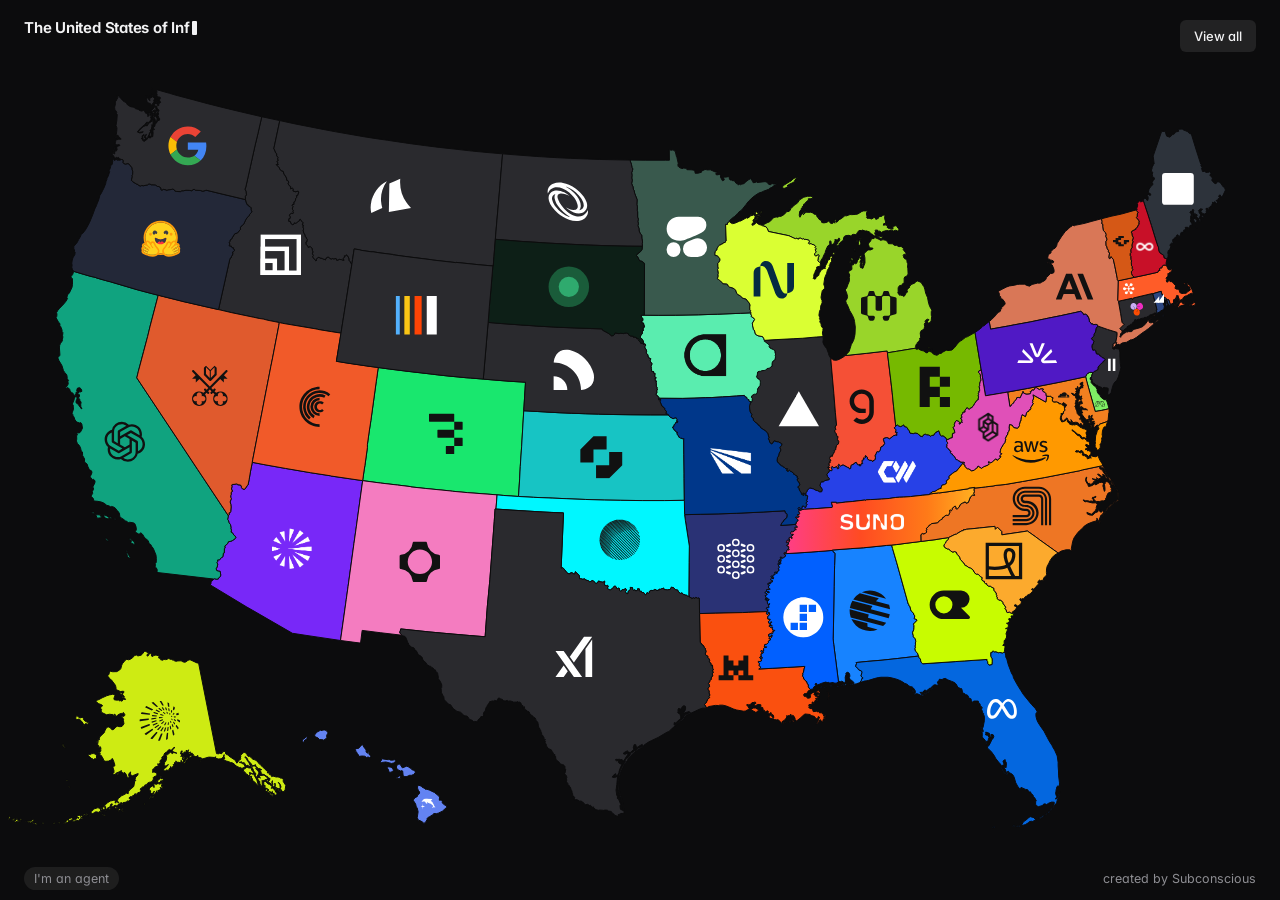
==== index.html @ 99cc82bf "Add an "I'm an agent" link to agents.md with every match Co-Authored-By: Claude Opus 5.5 <noreply@an" ====
<!doctype html>
<html lang="en" data-theme="dark">
<head>
  <meta charset="utf-8">
  <meta name="viewport" content="width=device-width, initial-scale=1, viewport-fit=cover">
  <title>The United States of Inference: 50 AI inference providers, mapped</title>
  <meta name="description" content="There are so many inference providers. How do you tell them apart? A map that gives each of 50 AI inference providers the US state it is most like (not where it is based), with what makes each one different.">
  <link rel="canonical" href="https://subconscious-systems.github.io/united-states-of-inference/">
  <meta name="theme-color" content="#0c0c0d">
  <meta name="color-scheme" content="dark light">
  <meta name="author" content="Subconscious">
  <meta name="robots" content="index, follow, max-image-preview:large">

  <!-- sharing -->
  <meta property="og:type" content="website">
  <meta property="og:site_name" content="The United States of Inference">
  <meta property="og:title" content="The United States of Inference">
  <meta property="og:description" content="50 AI inference providers, one US state each. Click a state to see who got it, why, and what sets them apart.">
  <meta property="og:url" content="https://subconscious-systems.github.io/united-states-of-inference/">
  <meta property="og:image" content="https://subconscious-systems.github.io/united-states-of-inference/og.png">
  <meta property="og:image:width" content="1200">
  <meta property="og:image:height" content="630">
  <meta property="og:image:alt" content="A map of the United States where each state is filled with an AI inference provider's brand color and logo.">
  <meta property="og:locale" content="en_US">
  <meta name="twitter:card" content="summary_large_image">
  <meta name="twitter:title" content="The United States of Inference">
  <meta name="twitter:description" content="50 AI inference providers, one US state each. Click a state to see who got it, why, and what sets them apart.">
  <meta name="twitter:image" content="https://subconscious-systems.github.io/united-states-of-inference/og.png">
  <meta name="twitter:image:alt" content="A map of the United States where each state is filled with an AI inference provider's brand color and logo.">

  <link rel="icon" href="favicon.svg" type="image/svg+xml">
  <link rel="apple-touch-icon" href="apple-touch-icon.png">
  <link rel="alternate" type="text/plain" href="llms.txt" title="LLM-readable summary">
  <link rel="alternate" type="text/markdown" href="agents.md" title="All matches as Markdown, for agents">
  <link rel="sitemap" type="application/xml" href="sitemap.xml">

  <!-- jsonld:start -->
  <script type="application/ld+json">{"@context":"https://schema.org","@graph":[{"@type":"WebSite","@id":"https://subconscious-systems.github.io/united-states-of-inference/#website","url":"https://subconscious-systems.github.io/united-states-of-inference/","name":"The United States of Inference","description":"There are so many inference providers. How do you tell them apart? A map that gives each of 50 AI inference providers the US state it is most like (not where it is based), with what makes each one different.","inLanguage":"en","publisher":{"@id":"https://subconscious.dev/#org"}},{"@type":"Organization","@id":"https://subconscious.dev/#org","name":"Subconscious","url":"https://subconscious.dev"},{"@type":"ItemList","@id":"https://subconscious-systems.github.io/united-states-of-inference/#providers","name":"AI inference providers by US state","numberOfItems":50,"itemListElement":[{"@type":"ListItem","position":1,"url":"https://subconscious-systems.github.io/united-states-of-inference/#alabama","item":{"@type":"Organization","name":"Moonshot AI","url":"https://www.moonshot.ai","description":"Beijing lab behind Kimi and the open-weight Kimi K models. Kimi K3 is an open-weight ~2.8T-param MoE, among the largest open models you can download. 1M-token context, aimed at long documents and agent work. Kimi models are a common pick for agentic coding on other hosts too","areaServed":"Alabama"},"name":"Alabama: Moonshot AI","description":"Huntsville engineers designed the Saturn V that carried Americans to the moon, which makes Rocket City the obvious home for a lab named after the trip."},{"@type":"ListItem","position":2,"url":"https://subconscious-systems.github.io/united-states-of-inference/#alaska","item":{"@type":"Organization","name":"Crusoe","url":"https://www.crusoe.ai","description":"Vertically integrated AI cloud, from energy to managed inference. Owns the whole stack: power generation, data centers, GPUs and the inference API. Builds next to stranded and renewable energy, including the 1.2 GW Abilene Stargate campus. Managed Inference sits on capacity it controls end to end, not rented GPUs","areaServed":"Alaska"},"name":"Alaska: Crusoe","description":"Alaska is oil rigs and off-grid cabins at the end of the road, and Crusoe got its start running GPUs on gas that oil wells used to burn off."},{"@type":"ListItem","position":3,"url":"https://subconscious-systems.github.io/united-states-of-inference/#arizona","item":{"@type":"Organization","name":"General Compute","url":"https://www.generalcompute.com","description":"Inference cloud running on ASICs instead of GPUs. Serves models on SambaNova ASICs instead of GPUs. Pitches speed and cost that come from the chip, not from GPU tuning","areaServed":"Arizona"},"name":"Arizona: General Compute","description":"The desert once known for cactus now builds chip fabs, and General Compute runs inference on custom ASICs with no GPU in sight."},{"@type":"ListItem","position":4,"url":"https://subconscious-systems.github.io/united-states-of-inference/#arkansas","item":{"@type":"Organization","name":"DeepInfra","url":"https://deepinfra.com","description":"Low-cost serverless API for open-source models. Among the lowest per-token prices for popular open models. Huge catalog: text, embeddings, image and speech models behind one OpenAI-compatible API. Simple pay-as-you-go, no commitments","areaServed":"Arkansas"},"name":"Arkansas: DeepInfra","description":"Walmart started in Arkansas on the promise of everyday low prices, and DeepInfra brings that energy to open models with a giant catalog and no minimums."},{"@type":"ListItem","position":5,"url":"https://subconscious-systems.github.io/united-states-of-inference/#california","item":{"@type":"Organization","name":"OpenAI","url":"https://openai.com","description":"Frontier lab behind the GPT models, ChatGPT and the OpenAI API. Serves its own frontier models: GPT, reasoning models, image, audio and realtime voice. The OpenAI API format is the one most other providers copy. The only first-party home for the newest GPT models","areaServed":"California"},"name":"California: OpenAI","description":"Most of what feels normal today got tried in California first. ChatGPT is how most of the world met AI."},{"@type":"ListItem","position":6,"url":"https://subconscious-systems.github.io/united-states-of-inference/#colorado","item":{"@type":"Organization","name":"Baseten","url":"https://www.baseten.co","description":"Inference platform for serving open-source and custom models. Built for production: dedicated deployments of your own or open models with autoscaling. Truss packaging and its own inference stack tuned per model. Runs across multiple clouds so capacity follows demand","areaServed":"Colorado"},"name":"Colorado: Baseten","description":"Every fourteener climb starts at base camp, and so does a lot of AI headed for production."},{"@type":"ListItem","position":7,"url":"https://subconscious-systems.github.io/united-states-of-inference/#connecticut","item":{"@type":"Organization","name":"Together AI","url":"https://www.together.ai","description":"AI native cloud for open-model inference, fine-tuning and GPUs. Research-driven: home of FlashAttention, with Tri Dao as chief scientist. Serverless, dedicated, fine-tuning and raw GPU clusters in one place. A broad catalog of open models, often added on release day","areaServed":"Connecticut"},"name":"Connecticut: Together AI","description":"Hartford got rich getting everyone to pool their risk. Together started out as a decentralized cloud pooling GPUs."},{"@type":"ListItem","position":8,"url":"https://subconscious-systems.github.io/united-states-of-inference/#delaware","item":{"@type":"Organization","name":"Modal","url":"https://modal.com","description":"Serverless GPU cloud for running AI inference and sandboxes. Run arbitrary Python on GPUs, not just a fixed model menu. Containers cold-start in seconds and scale to zero. Sandboxes for running agent-generated code are a big part of the business","areaServed":"Delaware"},"name":"Delaware: Modal","description":"Over a million companies call Delaware home without ever setting foot there. Modal runs your code on GPUs without you ever setting foot on a server."},{"@type":"ListItem","position":9,"url":"https://subconscious-systems.github.io/united-states-of-inference/#florida","item":{"@type":"Organization","name":"Meta","url":"https://www.meta.com","description":"Meta Superintelligence Labs serving Muse models; maker of Llama. Made the Llama family, which kicked off the open-weight model wave. Now serves Muse models from Meta Superintelligence Labs via the Meta Model API. Muse Spark Open is an 816B-param open-weight MoE (42B active)","areaServed":"Florida"},"name":"Florida: Meta","description":"Nobody can predict Florida Man or Meta: Llama one year, Muse the next, a retired API in between. Your grandma probably thinks Muse is cute."},{"@type":"ListItem","position":10,"url":"https://subconscious-systems.github.io/united-states-of-inference/#georgia","item":{"@type":"Organization","name":"OpenRouter","url":"https://openrouter.ai","description":"Unified API routing requests across hundreds of LLMs. One API and one bill for hundreds of models from dozens of providers. Routes each request to a provider by price, speed or uptime, with automatic fallback. Its public usage rankings are a de facto leaderboard for what developers actually use","areaServed":"Georgia"},"name":"Georgia: OpenRouter","description":"Atlanta’s Hartsfield-Jackson is the busiest airport in the country, and OpenRouter is where the AI industry changes planes."},{"@type":"ListItem","position":11,"url":"https://subconscious-systems.github.io/united-states-of-inference/#hawaii","item":{"@type":"Organization","name":"Dolphin","url":"https://dphn.ai","description":"Uncensored Dolphin models served on a network of distributed consumer GPUs. Serves the uncensored Dolphin models. Runs on a decentralized network of idle consumer GPUs instead of data centers","areaServed":"Hawaii"},"name":"Hawaii: Dolphin","description":"Hawaii’s spinner dolphins swim wherever they want. Dolphin’s models say whatever they want, running on home GPUs scattered across a network."},{"@type":"ListItem","position":12,"url":"https://subconscious-systems.github.io/united-states-of-inference/#idaho","item":{"@type":"Organization","name":"OpenScale","url":"https://openscale.so","description":"Cheap, fast API for DeepSeek V4.1 Flash and GLM open models. Narrow menu, low prices: DeepSeek V4.1 Flash and GLM models. DeepSeek V4.1 Flash at $0.06/M input on promo, at 200+ tok/s. Speaks both the OpenAI and Anthropic API formats","areaServed":"Idaho"},"name":"Idaho: OpenScale","description":"Idaho grows cheap potatoes by the ton. OpenScale serves cheap tokens by the million."},{"@type":"ListItem","position":13,"url":"https://subconscious-systems.github.io/united-states-of-inference/#illinois","item":{"@type":"Organization","name":"Vercel AI Gateway","url":"https://vercel.com/ai-gateway","description":"Vercel's single API gateway to hundreds of AI models. A gateway, not a host: one key for hundreds of models across providers. No markup on tokens, even with your own keys. Built into the Vercel AI SDK, with automatic failover between providers","areaServed":"Illinois"},"name":"Illinois: Vercel AI Gateway","description":"Every trip across America seems to connect through O’Hare. Every model call can connect through Vercel."},{"@type":"ListItem","position":14,"url":"https://subconscious-systems.github.io/united-states-of-inference/#indiana","item":{"@type":"Organization","name":"Groq","url":"https://groq.com","description":"Inference neocloud built on LPU and NVIDIA hardware. Runs models on its own LPU chips, built for low-latency token generation. Known for very high tokens per second on open models. Licensed its tech to Nvidia in a ~$20B deal and runs 13 data centers","areaServed":"Indiana"},"name":"Indiana: Groq","description":"Built for tight, predictable latency, Groq belongs at the Indy 500, where the winning car holds its line for 500 miles."},{"@type":"ListItem","position":15,"url":"https://subconscious-systems.github.io/united-states-of-inference/#iowa","item":{"@type":"Organization","name":"Wafer","url":"https://www.wafer.ai","description":"Fast inference for open models. Offers a flat-rate plan (Wafer Pass) as well as per-token pricing. Fast open-model inference on NVIDIA B300s","areaServed":"Iowa"},"name":"Iowa: Wafer","description":"Iowa farmers brag about bushels per acre, and Wafer brags about tokens per second on the same weights everyone else runs."},{"@type":"ListItem","position":16,"url":"https://subconscious-systems.github.io/united-states-of-inference/#kansas","item":{"@type":"Organization","name":"Inception","url":"https://www.inceptionlabs.ai","description":"Diffusion LLMs (Mercury) generating tokens in parallel. Diffusion LLMs: Mercury writes many tokens in parallel instead of one at a time. That makes it several times faster than same-size autoregressive models. Mercury was the first commercial diffusion LLM","areaServed":"Kansas"},"name":"Kansas: Inception","description":"A Kansas tornado turns a whole farm into noise in seconds. Mercury runs it in reverse: noise in, a whole answer out."},{"@type":"ListItem","position":17,"url":"https://subconscious-systems.github.io/united-states-of-inference/#kentucky","item":{"@type":"Organization","name":"CoreWeave","url":"https://www.coreweave.com","description":"AI cloud built on NVIDIA GPU clusters, with open-model serving through W&B Inference. The GPU cloud the big labs rent: huge NVIDIA clusters built for AI. Serves open models through W&B Inference, from the Weights & Biases acquisition. Training, tracking and inference in one place","areaServed":"Kentucky"},"name":"Kentucky: CoreWeave","description":"Fort Knox guards the nation’s gold reserve, and CoreWeave guards the GPU reserve the biggest AI labs rent from."},{"@type":"ListItem","position":18,"url":"https://subconscious-systems.github.io/united-states-of-inference/#louisiana","item":{"@type":"Organization","name":"Mistral","url":"https://mistral.ai","description":"Paris lab building open-weight models and sovereign AI infrastructure. Europe's leading lab, with open weights under Apache 2.0. Mistral Large 3 is a 675B-param open MoE. Sells sovereign deployments for governments and companies that need data to stay local","areaServed":"Louisiana"},"name":"Louisiana: Mistral","description":"Louisiana still speaks a little French, and so does Europe’s frontier lab."},{"@type":"ListItem","position":19,"url":"https://subconscious-systems.github.io/united-states-of-inference/#maine","item":{"@type":"Organization","name":"Thinking Machines","url":"https://thinkingmachines.ai","description":"Mira Murati’s research lab; Tinker API for fine-tuning and serving open models. Fine-tune open models with Tinker, then run inference on them in the same place. You write the training loop, Tinker handles the distributed GPUs. Research lab from former OpenAI CTO Mira Murati","areaServed":"Maine"},"name":"Maine: Thinking Machines","description":"Mainers fix their own boats, plows and roofs. Thinking Machines built Tinker so you can fix up your own model without touching a GPU."},{"@type":"ListItem","position":20,"url":"https://subconscious-systems.github.io/united-states-of-inference/#maryland","item":{"@type":"Organization","name":"Cloudflare Workers AI","url":"https://www.cloudflare.com/developer-platform/products/workers-ai/","description":"Serverless GPU inference on Cloudflare's global edge network. Inference runs on GPUs spread across 180+ cities, close to users. Called from Workers, so the model sits next to your app logic. Pairs with Cloudflare's AI Gateway and Vectorize for caching and retrieval","areaServed":"Maryland"},"name":"Maryland: Cloudflare Workers AI","description":"The NSA lives in Maryland. So does the company that sits in front of a big chunk of the internet."},{"@type":"ListItem","position":21,"url":"https://subconscious-systems.github.io/united-states-of-inference/#massachusetts","item":{"@type":"Organization","name":"Subconscious","url":"https://www.subconscious.dev","description":"Inference for long-running agents with 200k+ token sessions. Excellent for coding and cybersecurity tasks. Marathon versions of GLM-5.3 and DeepSeek V4.1 tuned for long agent runs","areaServed":"Massachusetts"},"name":"Massachusetts: Subconscious","description":"Home of the oldest modern marathon, the Boston Marathon. Subconscious builds Marathon models that keep agents going for hours."},{"@type":"ListItem","position":22,"url":"https://subconscious-systems.github.io/united-states-of-inference/#michigan","item":{"@type":"Organization","name":"Morph","url":"https://morphllm.com","description":"Fast Apply code-edit models and inference for coding agents. Specialized models for coding agents, not general chat. Fast Apply merges LLM code edits at 4,500+ tok/s. Also offers WarpGrep code search and Compact context tools","areaServed":"Michigan"},"name":"Michigan: Morph","description":"Michigan gave the world the moving assembly line, where each specialist does one job at blistering speed, and Morph applies that idea to code edits."},{"@type":"ListItem","position":23,"url":"https://subconscious-systems.github.io/united-states-of-inference/#minnesota","item":{"@type":"Organization","name":"Cohere","url":"https://cohere.com","description":"Enterprise and sovereign AI models (Command) and the North platform. Enterprise-first: models built for retrieval, tool use and business data. Deploys privately in your cloud or on-prem, including sovereign setups. Its Embed and Rerank models are widely used in search pipelines","areaServed":"Minnesota"},"name":"Minnesota: Cohere","description":"Minnesota is where Target, 3M and General Mills keep their headquarters, a polite drive from Canada. Cohere is the Toronto lab that builds AI for companies exactly like them."},{"@type":"ListItem","position":24,"url":"https://subconscious-systems.github.io/united-states-of-inference/#mississippi","item":{"@type":"Organization","name":"StepFun","url":"https://stepfun.ai","description":"Shanghai lab building the Step family of foundation models. Step models from a Shanghai lab, strong on multimodal and reasoning. Served through the StepFun Open Platform","areaServed":"Mississippi"},"name":"Mississippi: StepFun","description":"The Ole Miss Rebels love picking fights with bigger SEC programs. StepFun is a startup picking fights with China’s tech giants."},{"@type":"ListItem","position":25,"url":"https://subconscious-systems.github.io/united-states-of-inference/#missouri","item":{"@type":"Organization","name":"Infron","url":"https://infron.ai","description":"Unified API gateway to hundreds of AI models. Provider routing picks which host serves each request. Passes through provider pricing with no markup, and supports your own keys","areaServed":"Missouri"},"name":"Missouri: Infron","description":"St. Louis has the Gateway to the West. Infron is a gateway to 400+ models."},{"@type":"ListItem","position":26,"url":"https://subconscious-systems.github.io/united-states-of-inference/#montana","item":{"@type":"Organization","name":"Armada","url":"https://www.armada.ai","description":"Containerized edge data centers for AI where data is generated. Inference at the edge: containerized data centers shipped to where data is created. Built for remote sites like energy fields, defense and mining with little or no connectivity","areaServed":"Montana"},"name":"Montana: Armada","description":"Montana has ranches a hundred miles from the nearest data center. Armada ships the data center to the ranch."},{"@type":"ListItem","position":27,"url":"https://subconscious-systems.github.io/united-states-of-inference/#nebraska","item":{"@type":"Organization","name":"Parasail","url":"https://www.parasail.io","description":"Pay-per-token inference cloud for open models. Owns no GPUs: rents across providers and passes on the savings. Pay-per-token open models plus dedicated deployments. Founded by Groq and Mythic veterans","areaServed":"Nebraska"},"name":"Nebraska: Parasail","description":"Warren Buffett got rich in Omaha buying what everyone else overlooked, and Parasail turns overlooked GPU capacity into cheap batch inference."},{"@type":"ListItem","position":28,"url":"https://subconscious-systems.github.io/united-states-of-inference/#nevada","item":{"@type":"Organization","name":"Venice","url":"https://venice.ai","description":"Private, uncensored AI platform on open-source models. Privacy-first: no stored conversations. Uncensored open models for text, images and video. Stake the VVV token to get API access instead of paying per token","areaServed":"Nevada"},"name":"Nevada: Venice","description":"What happens in Vegas stays in Vegas, and Venice runs uncensored models without keeping your conversations."},{"@type":"ListItem","position":29,"url":"https://subconscious-systems.github.io/united-states-of-inference/#new-hampshire","item":{"@type":"Organization","name":"Refuseless","url":"https://refuseless.com","description":"API for uncensored, abliterated open models. Abliterated open models with refusals removed. Drop-in OpenAI-compatible API, supported in LiteLLM","areaServed":"New Hampshire"},"name":"New Hampshire: Refuseless","description":"New Hampshire stamps Live Free or Die on every license plate, and Refuseless builds models that follow the motto."},{"@type":"ListItem","position":30,"url":"https://subconscious-systems.github.io/united-states-of-inference/#new-jersey","item":{"@type":"Organization","name":"ElevenLabs","url":"https://elevenlabs.io","description":"Voice AI: text-to-speech, speech-to-text and voice agents. Voice, not text: lifelike text-to-speech, speech-to-text and voice agents. 17,500+ voices in 90+ languages, plus voice cloning. A top choice for realtime voice agents","areaServed":"New Jersey"},"name":"New Jersey: ElevenLabs","description":"Edison recorded the first human voice in Menlo Park. ElevenLabs can now fake yours."},{"@type":"ListItem","position":31,"url":"https://subconscious-systems.github.io/united-states-of-inference/#new-mexico","item":{"@type":"Organization","name":"fal","url":"https://fal.ai","description":"Inference platform for generative media: image, video and audio models. Generative media only: images, video, audio and 3D. 1,000+ media models, often available the day they launch. Its own inference engine tuned for diffusion models","areaServed":"New Mexico"},"name":"New Mexico: fal","description":"Santa Fe is one of the biggest art markets in the country and Albuquerque keeps film crews busy, a fitting home for fal and its thousand-plus generative media models."},{"@type":"ListItem","position":32,"url":"https://subconscious-systems.github.io/united-states-of-inference/#new-york","item":{"@type":"Organization","name":"Anthropic","url":"https://www.anthropic.com","description":"AI safety lab building the Claude model family. Serves the Claude models: Opus, Sonnet and Haiku. Known for coding and agentic work; Claude Code runs on it. Also available through Amazon Bedrock and Google Vertex AI","areaServed":"New York"},"name":"New York: Anthropic","description":"Midtown is where the biggest enterprise deals get signed. These days, a lot of them say Claude."},{"@type":"ListItem","position":33,"url":"https://subconscious-systems.github.io/united-states-of-inference/#north-carolina","item":{"@type":"Organization","name":"SambaNova","url":"https://sambanova.ai","description":"Fast inference on custom RDU chips. Runs models on its own RDU dataflow chips, not GPUs. Fits very large models like full DeepSeek on few machines. Fast open-model inference through SambaNova Cloud","areaServed":"North Carolina"},"name":"North Carolina: SambaNova","description":"NASCAR country loves heavy machines moving at absurd speed, and SambaNova pushes giant open models fast on its own dataflow chips."},{"@type":"ListItem","position":34,"url":"https://subconscious-systems.github.io/united-states-of-inference/#north-dakota","item":{"@type":"Organization","name":"Boundless","url":"https://boundless.network","description":"Reserved, tuned inference capacity for open models. Reserved, tuned capacity for open models rather than shared serverless. Runs on a ~4,000-GPU distributed network repurposed from zero-knowledge proving","areaServed":"North Dakota"},"name":"North Dakota: Boundless","description":"The prairie runs to the horizon in every direction, and Boundless tunes reserved capacity so you never hit the edge."},{"@type":"ListItem","position":35,"url":"https://subconscious-systems.github.io/united-states-of-inference/#ohio","item":{"@type":"Organization","name":"RunInfra","url":"https://runinfra.ai","description":"Agent that benchmarks and deploys open-model inference stacks. An agent picks the stack: it benchmarks engines and configs, then deploys the winner. OpenAI- and Anthropic-compatible APIs with simple $1 credits","areaServed":"Ohio"},"name":"Ohio: RunInfra","description":"The Wright brothers tested about 200 wing shapes in a homemade wind tunnel in Dayton before they flew. RunInfra’s agent tests serving setups the same way before it deploys yours."},{"@type":"ListItem","position":36,"url":"https://subconscious-systems.github.io/united-states-of-inference/#oklahoma","item":{"@type":"Organization","name":"Particle.AI","url":"https://particle.ai","description":"Low-cost inference for open-weight models with 1M-token context. Particle-1, post-trained from DeepSeek V4.1 Flash, with 1M-token context. Cheap: $0.25/M input and $1.00/M output","areaServed":"Oklahoma"},"name":"Oklahoma: Particle.AI","description":"Oklahoma City invented the shopping cart so you could haul more for less effort. Particle hauls a million tokens for a quarter."},{"@type":"ListItem","position":37,"url":"https://subconscious-systems.github.io/united-states-of-inference/#oregon","item":{"@type":"Organization","name":"Hugging Face","url":"https://huggingface.co","description":"Open-source model hub with routed inference providers. Home of open models: the Hub hosts nearly every open-weight release. Inference Providers routes one API to many partner hosts. Pick a model on the Hub and run it there in a click","areaServed":"Oregon"},"name":"Oregon: Hugging Face","description":"Portland’s motto is Keep Portland Weird, and Hugging Face is the open-source town square where AI’s weirdest projects live."},{"@type":"ListItem","position":38,"url":"https://subconscious-systems.github.io/united-states-of-inference/#pennsylvania","item":{"@type":"Organization","name":"Fireworks AI","url":"https://fireworks.ai","description":"Inference and fine-tuning platform for open models. Built by the team behind PyTorch at Meta. Its own serving engine for fast open-model inference. Fine-tune, then serve the result on the same platform","areaServed":"Pennsylvania"},"name":"Pennsylvania: Fireworks AI","description":"Philadelphia lit up the first Fourth of July with fireworks in 1777. They’ve been the main event ever since."},{"@type":"ListItem","position":39,"url":"https://subconscious-systems.github.io/united-states-of-inference/#rhode-island","item":{"@type":"Organization","name":"Sail Research","url":"https://www.sailresearch.com","description":"Open-model API with completion windows that trade latency for lower prices. Completion windows: wait longer, pay less. Built for batch and latency-tolerant work like evals and data pipelines","areaServed":"Rhode Island"},"name":"Rhode Island: Sail Research","description":"Newport is America’s sailing capital, and Sail lets you pick a completion window and pay up to 85% less for waiting on the wind."},{"@type":"ListItem","position":40,"url":"https://subconscious-systems.github.io/united-states-of-inference/#south-carolina","item":{"@type":"Organization","name":"Relace","url":"https://relace.ai","description":"Open-model inference and apply models for coding agents. Models made for coding agents: apply, embeddings and reranking. Turns an LLM's edit into a merged file quickly and reliably","areaServed":"South Carolina"},"name":"South Carolina: Relace","description":"South Carolina’s beaches exist for relaxing, and Relace keeps inference cheap enough that you can."},{"@type":"ListItem","position":41,"url":"https://subconscious-systems.github.io/united-states-of-inference/#south-dakota","item":{"@type":"Organization","name":"Luminal","url":"https://luminal.com","description":"ML compiler that turns models into optimized native GPU and ASIC code. A compiler, not just a host: turns models into optimized native GPU and ASIC code. Open source, written in Rust (Apache 2.0)","areaServed":"South Dakota"},"name":"South Dakota: Luminal","description":"Mount Rushmore carved four presidents straight into granite, and Luminal compiles models straight into native GPU code."},{"@type":"ListItem","position":42,"url":"https://subconscious-systems.github.io/united-states-of-inference/#tennessee","item":{"@type":"Organization","name":"Suno","url":"https://suno.com","description":"AI music generation from text prompts. Music, not text: full songs with vocals from a prompt. The best-known AI music generator","areaServed":"Tennessee"},"name":"Tennessee: Suno","description":"Nashville has a songwriter on every barstool. Suno has one in every browser tab."},{"@type":"ListItem","position":43,"url":"https://subconscious-systems.github.io/united-states-of-inference/#texas","item":{"@type":"Organization","name":"xAI","url":"https://x.ai","description":"AI lab behind the Grok models, now part of SpaceX. Serves the Grok models, with live data from X. Trains on Colossus in Memphis, one of the largest GPU clusters. Part of SpaceX since February 2026","areaServed":"Texas"},"name":"Texas: xAI","description":"Everything is bigger in Texas, opinions included, and xAI is the lab that does things its own way and dares you to object."},{"@type":"ListItem","position":44,"url":"https://subconscious-systems.github.io/united-states-of-inference/#utah","item":{"@type":"Organization","name":"Cerebras","url":"https://www.cerebras.ai","description":"Wafer-scale chips powering very fast inference. Wafer-scale chips: one processor the size of a whole wafer. Among the fastest tokens per second for open models. Keeps model weights in on-chip memory, avoiding the GPU memory bottleneck","areaServed":"Utah"},"name":"Utah: Cerebras","description":"Land speed records get set on the Bonneville Salt Flats, and Cerebras posts the fastest published output speed of any public host."},{"@type":"ListItem","position":45,"url":"https://subconscious-systems.github.io/united-states-of-inference/#vermont","item":{"@type":"Organization","name":"GMI Cloud","url":"https://www.gmicloud.ai","description":"GPU cloud offering serverless inference and dedicated clusters. Owns GPU infrastructure in the US and Asia-Pacific, a rare mix. Same provider for serverless inference and reserved clusters","areaServed":"Vermont"},"name":"Vermont: GMI Cloud","description":"Vermonters grow their own food and fix their own trucks. GMI Cloud owns the GPUs it runs on."},{"@type":"ListItem","position":46,"url":"https://subconscious-systems.github.io/united-states-of-inference/#virginia","item":{"@type":"Organization","name":"Amazon Bedrock","url":"https://aws.amazon.com/bedrock/","description":"AWS managed service for foundation models and agents. Models from many labs inside your AWS account and its security rules. Claude, Llama, Mistral and Amazon Nova behind one AWS API. Adds Guardrails, Knowledge Bases and AgentCore for enterprise apps","areaServed":"Virginia"},"name":"Virginia: Amazon Bedrock","description":"Virginia is for lovers. It’s also for defense contractors and US-East-1. Amazon Bedrock embodies this great state."},{"@type":"ListItem","position":47,"url":"https://subconscious-systems.github.io/united-states-of-inference/#washington","item":{"@type":"Organization","name":"Google","url":"https://ai.google.dev","description":"Google's Gemini API and Vertex AI model serving. Runs on its own TPUs, not NVIDIA GPUs. Serves Gemini and the open Gemma models. Long context, plus native image, audio and video input","areaServed":"Washington"},"name":"Washington: Google","description":"Seattle grows tech giants the way it grows moss. Google wrote the Transformer paper that every model on this map is built on."},{"@type":"ListItem","position":48,"url":"https://subconscious-systems.github.io/united-states-of-inference/#west-virginia","item":{"@type":"Organization","name":"TypeSafe AI","url":"https://typesafe.ai","description":"Decision models for software that report calibrated confidence. Decision models that report calibrated confidence, not just answers. Built for software that needs to know when to trust a model's call","areaServed":"West Virginia"},"name":"West Virginia: TypeSafe AI","description":"Jevons noticed that making coal cheaper to burn only made the world burn more of it, and West Virginia dug plenty. TypeSafe named its first model Jev, making the same bet on decisions."},{"@type":"ListItem","position":49,"url":"https://subconscious-systems.github.io/united-states-of-inference/#wisconsin","item":{"@type":"Organization","name":"Nebius","url":"https://nebius.com","description":"Full-stack AI cloud with GPU clusters and Token Factory inference. Designs its own servers and runs its own data centers in Europe and the US. Listed on Nasdaq (NBIS) after spinning out of Yandex. Serve open models or your own fine-tunes on dedicated capacity","areaServed":"Wisconsin"},"name":"Wisconsin: Nebius","description":"Wisconsin was built by European immigrants who showed up and got to work, and Nebius is the Amsterdam neocloud doing the same in American AI."},{"@type":"ListItem","position":50,"url":"https://subconscious-systems.github.io/united-states-of-inference/#wyoming","item":{"@type":"Organization","name":"Inference.net","url":"https://inference.net","description":"Inference infrastructure and custom model training for AI-native teams. Cheap batch inference on spare GPU capacity. Trains custom models for AI-native teams, then serves them. Started as Kuzco, a distributed GPU network","areaServed":"Wyoming"},"name":"Wyoming: Inference.net","description":"With the smallest population in the country, Wyoming has room to spare, and Inference.net runs batch jobs on spare GPU capacity."}]}]}</script>
  <!-- jsonld:end -->
  <link rel="preconnect" href="https://fonts.googleapis.com">
  <link rel="preconnect" href="https://fonts.gstatic.com" crossorigin>
  <link href="https://fonts.googleapis.com/css2?family=Inter:wght@400;500;600&display=swap" rel="stylesheet">
  <link rel="stylesheet" href="styles.css?v=29">
</head>
<body>
  <header class="top">
    <div class="heading">
    <div class="brand">
      <h1 id="title" aria-label="The United States of Inference">The United States of Inference</h1>
      <button class="info" id="info" aria-label="About this map" aria-describedby="about">
        <svg viewBox="0 0 16 16" width="14" height="14" aria-hidden="true"><circle cx="8" cy="8" r="6.6" fill="none" stroke="currentColor" stroke-width="1.3"/><path d="M8 7.2v4" stroke="currentColor" stroke-width="1.4" stroke-linecap="round"/><circle cx="8" cy="4.9" r="0.85" fill="currentColor"/></svg>
      </button>
      <p class="about" id="about" role="tooltip">There’s so many inference providers, how do you tell the difference? The United States of Inference maps inference providers to states based on each of their unique qualities (vibes).</p>
    </div>
    <p class="subtitle" id="subtitle">The state each provider is most like, not (necessarily) where it’s based.</p>
    </div>
    <button class="pill" id="view-all" aria-expanded="false" aria-controls="all">View all</button>
  </header>

  <main class="stage" id="stage">
    <!-- phones: zoom into the small northeastern states -->
    <div class="zoom-ctl" role="group" aria-label="Map view">
      <button class="zoom-btn" data-zoom="all" aria-pressed="true">All states</button>
      <button class="zoom-btn" data-zoom="northeast" aria-pressed="false">Northeast</button>
    </div>
    <div class="map" id="map">
      <div class="zoom" id="zoom">
      <svg id="svg" viewBox="0 0 975 610" role="group" aria-label="Map of the United States">
        <defs>
          <!-- Suno's brand gradient -->
          <linearGradient id="g-suno" x1="0" y1="0" x2="1" y2="0">
            <stop offset="0" stop-color="#FF3D8A"/>
            <stop offset="0.4" stop-color="#FF4B22"/>
            <stop offset="0.75" stop-color="#FF7A18"/>
            <stop offset="1" stop-color="#FFB020"/>
          </linearGradient>
        </defs>
        <g id="states"></g>
        <!-- dims every state but the selected one (CSS filters on SVG shapes aren't supported everywhere) -->
        <rect id="dim" x="-200" y="-100" width="1375" height="810" aria-hidden="true"/>
        <g id="lift" aria-hidden="true"></g>
      </svg>
      <div class="logos" id="logos" aria-hidden="true"></div>
      </div>
    </div>
  </main>

  <div class="tip" id="tip" role="tooltip" aria-hidden="true"></div>

  <aside class="panel" id="panel" aria-live="polite" aria-hidden="true">
    <div class="grip" id="grip"></div>
    <div class="step" role="group" aria-label="Browse states">
      <button class="step-btn" id="prev" aria-label="Previous state">
        <svg viewBox="0 0 16 16" width="14" height="14" aria-hidden="true"><path d="M10 3.5L5.5 8l4.5 4.5" fill="none" stroke="currentColor" stroke-width="1.5" stroke-linecap="round" stroke-linejoin="round"/></svg>
      </button>
      <button class="step-btn" id="next" aria-label="Next state">
        <svg viewBox="0 0 16 16" width="14" height="14" aria-hidden="true"><path d="M6 3.5L10.5 8 6 12.5" fill="none" stroke="currentColor" stroke-width="1.5" stroke-linecap="round" stroke-linejoin="round"/></svg>
      </button>
    </div>
    <button class="close" id="close" aria-label="Close">
      <svg viewBox="0 0 16 16" width="14" height="14" aria-hidden="true"><path d="M4 4l8 8M12 4l-8 8" stroke="currentColor" stroke-width="1.5" stroke-linecap="round"/></svg>
    </button>
    <div class="panel-inner" id="panel-inner"></div>
  </aside>

  <div class="all" id="all" aria-hidden="true">
    <div class="all-backdrop" id="all-backdrop"></div>
    <section class="all-sheet" role="dialog" aria-modal="true" aria-label="All states">
      <button class="close" id="all-close" aria-label="Close">
        <svg viewBox="0 0 16 16" width="14" height="14" aria-hidden="true"><path d="M4 4l8 8M12 4l-8 8" stroke="currentColor" stroke-width="1.5" stroke-linecap="round"/></svg>
      </button>
      <h2 class="sr-only">All states</h2>
      <ul class="all-list" id="all-list">
        <!-- prerender:start -->
        <li class="row"><a href="#alabama"><strong>Alabama</strong> → Moonshot AI</a>: Huntsville engineers designed the Saturn V that carried Americans to the moon, which makes Rocket City the obvious home for a lab named after the trip. Beijing lab behind Kimi and the open-weight Kimi K models.</li>
        <li class="row"><a href="#alaska"><strong>Alaska</strong> → Crusoe</a>: Alaska is oil rigs and off-grid cabins at the end of the road, and Crusoe got its start running GPUs on gas that oil wells used to burn off. Vertically integrated AI cloud, from energy to managed inference.</li>
        <li class="row"><a href="#arizona"><strong>Arizona</strong> → General Compute</a>: The desert once known for cactus now builds chip fabs, and General Compute runs inference on custom ASICs with no GPU in sight. Inference cloud running on ASICs instead of GPUs.</li>
        <li class="row"><a href="#arkansas"><strong>Arkansas</strong> → DeepInfra</a>: Walmart started in Arkansas on the promise of everyday low prices, and DeepInfra brings that energy to open models with a giant catalog and no minimums. Low-cost serverless API for open-source models.</li>
        <li class="row"><a href="#california"><strong>California</strong> → OpenAI</a>: Most of what feels normal today got tried in California first. ChatGPT is how most of the world met AI. Frontier lab behind the GPT models, ChatGPT and the OpenAI API.</li>
        <li class="row"><a href="#colorado"><strong>Colorado</strong> → Baseten</a>: Every fourteener climb starts at base camp, and so does a lot of AI headed for production. Inference platform for serving open-source and custom models.</li>
        <li class="row"><a href="#connecticut"><strong>Connecticut</strong> → Together AI</a>: Hartford got rich getting everyone to pool their risk. Together started out as a decentralized cloud pooling GPUs. AI native cloud for open-model inference, fine-tuning and GPUs.</li>
        <li class="row"><a href="#delaware"><strong>Delaware</strong> → Modal</a>: Over a million companies call Delaware home without ever setting foot there. Modal runs your code on GPUs without you ever setting foot on a server. Serverless GPU cloud for running AI inference and sandboxes.</li>
        <li class="row"><a href="#florida"><strong>Florida</strong> → Meta</a>: Nobody can predict Florida Man or Meta: Llama one year, Muse the next, a retired API in between. Your grandma probably thinks Muse is cute. Meta Superintelligence Labs serving Muse models; maker of Llama.</li>
        <li class="row"><a href="#georgia"><strong>Georgia</strong> → OpenRouter</a>: Atlanta’s Hartsfield-Jackson is the busiest airport in the country, and OpenRouter is where the AI industry changes planes. Unified API routing requests across hundreds of LLMs.</li>
        <li class="row"><a href="#hawaii"><strong>Hawaii</strong> → Dolphin</a>: Hawaii’s spinner dolphins swim wherever they want. Dolphin’s models say whatever they want, running on home GPUs scattered across a network. Uncensored Dolphin models served on a network of distributed consumer GPUs.</li>
        <li class="row"><a href="#idaho"><strong>Idaho</strong> → OpenScale</a>: Idaho grows cheap potatoes by the ton. OpenScale serves cheap tokens by the million. Cheap, fast API for DeepSeek V4.1 Flash and GLM open models.</li>
        <li class="row"><a href="#illinois"><strong>Illinois</strong> → Vercel AI Gateway</a>: Every trip across America seems to connect through O’Hare. Every model call can connect through Vercel. Vercel's single API gateway to hundreds of AI models.</li>
        <li class="row"><a href="#indiana"><strong>Indiana</strong> → Groq</a>: Built for tight, predictable latency, Groq belongs at the Indy 500, where the winning car holds its line for 500 miles. Inference neocloud built on LPU and NVIDIA hardware.</li>
        <li class="row"><a href="#iowa"><strong>Iowa</strong> → Wafer</a>: Iowa farmers brag about bushels per acre, and Wafer brags about tokens per second on the same weights everyone else runs. Fast inference for open models.</li>
        <li class="row"><a href="#kansas"><strong>Kansas</strong> → Inception</a>: A Kansas tornado turns a whole farm into noise in seconds. Mercury runs it in reverse: noise in, a whole answer out. Diffusion LLMs (Mercury) generating tokens in parallel.</li>
        <li class="row"><a href="#kentucky"><strong>Kentucky</strong> → CoreWeave</a>: Fort Knox guards the nation’s gold reserve, and CoreWeave guards the GPU reserve the biggest AI labs rent from. AI cloud built on NVIDIA GPU clusters, with open-model serving through W&amp;B Inference.</li>
        <li class="row"><a href="#louisiana"><strong>Louisiana</strong> → Mistral</a>: Louisiana still speaks a little French, and so does Europe’s frontier lab. Paris lab building open-weight models and sovereign AI infrastructure.</li>
        <li class="row"><a href="#maine"><strong>Maine</strong> → Thinking Machines</a>: Mainers fix their own boats, plows and roofs. Thinking Machines built Tinker so you can fix up your own model without touching a GPU. Mira Murati’s research lab; Tinker API for fine-tuning and serving open models.</li>
        <li class="row"><a href="#maryland"><strong>Maryland</strong> → Cloudflare Workers AI</a>: The NSA lives in Maryland. So does the company that sits in front of a big chunk of the internet. Serverless GPU inference on Cloudflare's global edge network.</li>
        <li class="row"><a href="#massachusetts"><strong>Massachusetts</strong> → Subconscious</a>: Home of the oldest modern marathon, the Boston Marathon. Subconscious builds Marathon models that keep agents going for hours. Inference for long-running agents with 200k+ token sessions.</li>
        <li class="row"><a href="#michigan"><strong>Michigan</strong> → Morph</a>: Michigan gave the world the moving assembly line, where each specialist does one job at blistering speed, and Morph applies that idea to code edits. Fast Apply code-edit models and inference for coding agents.</li>
        <li class="row"><a href="#minnesota"><strong>Minnesota</strong> → Cohere</a>: Minnesota is where Target, 3M and General Mills keep their headquarters, a polite drive from Canada. Cohere is the Toronto lab that builds AI for companies exactly like them. Enterprise and sovereign AI models (Command) and the North platform.</li>
        <li class="row"><a href="#mississippi"><strong>Mississippi</strong> → StepFun</a>: The Ole Miss Rebels love picking fights with bigger SEC programs. StepFun is a startup picking fights with China’s tech giants. Shanghai lab building the Step family of foundation models.</li>
        <li class="row"><a href="#missouri"><strong>Missouri</strong> → Infron</a>: St. Louis has the Gateway to the West. Infron is a gateway to 400+ models. Unified API gateway to hundreds of AI models.</li>
        <li class="row"><a href="#montana"><strong>Montana</strong> → Armada</a>: Montana has ranches a hundred miles from the nearest data center. Armada ships the data center to the ranch. Containerized edge data centers for AI where data is generated.</li>
        <li class="row"><a href="#nebraska"><strong>Nebraska</strong> → Parasail</a>: Warren Buffett got rich in Omaha buying what everyone else overlooked, and Parasail turns overlooked GPU capacity into cheap batch inference. Pay-per-token inference cloud for open models.</li>
        <li class="row"><a href="#nevada"><strong>Nevada</strong> → Venice</a>: What happens in Vegas stays in Vegas, and Venice runs uncensored models without keeping your conversations. Private, uncensored AI platform on open-source models.</li>
        <li class="row"><a href="#new-hampshire"><strong>New Hampshire</strong> → Refuseless</a>: New Hampshire stamps Live Free or Die on every license plate, and Refuseless builds models that follow the motto. API for uncensored, abliterated open models.</li>
        <li class="row"><a href="#new-jersey"><strong>New Jersey</strong> → ElevenLabs</a>: Edison recorded the first human voice in Menlo Park. ElevenLabs can now fake yours. Voice AI: text-to-speech, speech-to-text and voice agents.</li>
        <li class="row"><a href="#new-mexico"><strong>New Mexico</strong> → fal</a>: Santa Fe is one of the biggest art markets in the country and Albuquerque keeps film crews busy, a fitting home for fal and its thousand-plus generative media models. Inference platform for generative media: image, video and audio models.</li>
        <li class="row"><a href="#new-york"><strong>New York</strong> → Anthropic</a>: Midtown is where the biggest enterprise deals get signed. These days, a lot of them say Claude. AI safety lab building the Claude model family.</li>
        <li class="row"><a href="#north-carolina"><strong>North Carolina</strong> → SambaNova</a>: NASCAR country loves heavy machines moving at absurd speed, and SambaNova pushes giant open models fast on its own dataflow chips. Fast inference on custom RDU chips.</li>
        <li class="row"><a href="#north-dakota"><strong>North Dakota</strong> → Boundless</a>: The prairie runs to the horizon in every direction, and Boundless tunes reserved capacity so you never hit the edge. Reserved, tuned inference capacity for open models.</li>
        <li class="row"><a href="#ohio"><strong>Ohio</strong> → RunInfra</a>: The Wright brothers tested about 200 wing shapes in a homemade wind tunnel in Dayton before they flew. RunInfra’s agent tests serving setups the same way before it deploys yours. Agent that benchmarks and deploys open-model inference stacks.</li>
        <li class="row"><a href="#oklahoma"><strong>Oklahoma</strong> → Particle.AI</a>: Oklahoma City invented the shopping cart so you could haul more for less effort. Particle hauls a million tokens for a quarter. Low-cost inference for open-weight models with 1M-token context.</li>
        <li class="row"><a href="#oregon"><strong>Oregon</strong> → Hugging Face</a>: Portland’s motto is Keep Portland Weird, and Hugging Face is the open-source town square where AI’s weirdest projects live. Open-source model hub with routed inference providers.</li>
        <li class="row"><a href="#pennsylvania"><strong>Pennsylvania</strong> → Fireworks AI</a>: Philadelphia lit up the first Fourth of July with fireworks in 1777. They’ve been the main event ever since. Inference and fine-tuning platform for open models.</li>
        <li class="row"><a href="#rhode-island"><strong>Rhode Island</strong> → Sail Research</a>: Newport is America’s sailing capital, and Sail lets you pick a completion window and pay up to 85% less for waiting on the wind. Open-model API with completion windows that trade latency for lower prices.</li>
        <li class="row"><a href="#south-carolina"><strong>South Carolina</strong> → Relace</a>: South Carolina’s beaches exist for relaxing, and Relace keeps inference cheap enough that you can. Open-model inference and apply models for coding agents.</li>
        <li class="row"><a href="#south-dakota"><strong>South Dakota</strong> → Luminal</a>: Mount Rushmore carved four presidents straight into granite, and Luminal compiles models straight into native GPU code. ML compiler that turns models into optimized native GPU and ASIC code.</li>
        <li class="row"><a href="#tennessee"><strong>Tennessee</strong> → Suno</a>: Nashville has a songwriter on every barstool. Suno has one in every browser tab. AI music generation from text prompts.</li>
        <li class="row"><a href="#texas"><strong>Texas</strong> → xAI</a>: Everything is bigger in Texas, opinions included, and xAI is the lab that does things its own way and dares you to object. AI lab behind the Grok models, now part of SpaceX.</li>
        <li class="row"><a href="#utah"><strong>Utah</strong> → Cerebras</a>: Land speed records get set on the Bonneville Salt Flats, and Cerebras posts the fastest published output speed of any public host. Wafer-scale chips powering very fast inference.</li>
        <li class="row"><a href="#vermont"><strong>Vermont</strong> → GMI Cloud</a>: Vermonters grow their own food and fix their own trucks. GMI Cloud owns the GPUs it runs on. GPU cloud offering serverless inference and dedicated clusters.</li>
        <li class="row"><a href="#virginia"><strong>Virginia</strong> → Amazon Bedrock</a>: Virginia is for lovers. It’s also for defense contractors and US-East-1. Amazon Bedrock embodies this great state. AWS managed service for foundation models and agents.</li>
        <li class="row"><a href="#washington"><strong>Washington</strong> → Google</a>: Seattle grows tech giants the way it grows moss. Google wrote the Transformer paper that every model on this map is built on. Google's Gemini API and Vertex AI model serving.</li>
        <li class="row"><a href="#west-virginia"><strong>West Virginia</strong> → TypeSafe AI</a>: Jevons noticed that making coal cheaper to burn only made the world burn more of it, and West Virginia dug plenty. TypeSafe named its first model Jev, making the same bet on decisions. Decision models for software that report calibrated confidence.</li>
        <li class="row"><a href="#wisconsin"><strong>Wisconsin</strong> → Nebius</a>: Wisconsin was built by European immigrants who showed up and got to work, and Nebius is the Amsterdam neocloud doing the same in American AI. Full-stack AI cloud with GPU clusters and Token Factory inference.</li>
        <li class="row"><a href="#wyoming"><strong>Wyoming</strong> → Inference.net</a>: With the smallest population in the country, Wyoming has room to spare, and Inference.net runs batch jobs on spare GPU capacity. Inference infrastructure and custom model training for AI-native teams.</li>
        <!-- prerender:end -->
      </ul>
    </section>
  </div>

  <div class="search" id="search" aria-hidden="true">
    <div class="search-backdrop" id="search-backdrop"></div>
    <div class="search-box" role="dialog" aria-modal="true" aria-label="Search inference providers">
      <div class="search-field">
        <svg viewBox="0 0 16 16" width="15" height="15" aria-hidden="true"><circle cx="7" cy="7" r="4.6" fill="none" stroke="currentColor" stroke-width="1.5"/><path d="M10.4 10.4L14 14" stroke="currentColor" stroke-width="1.5" stroke-linecap="round"/></svg>
        <input id="search-input" type="text" placeholder="Search inference providers" autocomplete="off" spellcheck="false"
          role="combobox" aria-controls="search-results" aria-expanded="true" aria-autocomplete="list">
        <kbd>esc</kbd>
      </div>
      <ul class="search-results" id="search-results" role="listbox" aria-label="Providers"></ul>
    </div>
  </div>

  <a class="agent-link" href="agents.md" title="All 50 matches as Markdown">I'm an agent</a>
  <a class="credit" href="https://subconscious.dev" target="_blank" rel="noopener">created by Subconscious</a>

  <script type="module" src="app.js?v=29"></script>
</body>
</html>
---- styles.css ----
:root {
  --bg: #f7f7f5;
  --fg: #111113;
  --muted: #6e6e73;
  --line: rgba(0, 0, 0, 0.08);
  --card: #ffffff;
  --shadow: 0 1px 2px rgba(0, 0, 0, 0.04), 0 8px 24px rgba(0, 0, 0, 0.08), 0 24px 64px rgba(0, 0, 0, 0.06);
  --ease-out: cubic-bezier(0.23, 1, 0.32, 1);
  --ease-in-out: cubic-bezier(0.77, 0, 0.175, 1);
  --ease-drawer: cubic-bezier(0.32, 0.72, 0, 1);
  --panel-w: 360px;
  --gutter: 24px;
  color-scheme: light;
}

@media (prefers-color-scheme: dark) {
  :root:not([data-theme="light"]) {
    --bg: #0c0c0d;
    --fg: #f2f2f3;
    --muted: #8e8e93;
    --line: rgba(255, 255, 255, 0.09);
    --card: #18181a;
    --shadow: 0 1px 2px rgba(0, 0, 0, 0.4), 0 12px 40px rgba(0, 0, 0, 0.5);
    color-scheme: dark;
  }
}
:root[data-theme="dark"] {
  --bg: #0c0c0d;
  --fg: #f2f2f3;
  --muted: #8e8e93;
  --line: rgba(255, 255, 255, 0.09);
  --card: #18181a;
  --shadow: 0 1px 2px rgba(0, 0, 0, 0.4), 0 12px 40px rgba(0, 0, 0, 0.5);
  color-scheme: dark;
}

* { box-sizing: border-box; }

html, body {
  margin: 0;
  height: 100%;
  background: var(--bg);
  color: var(--fg);
  font-family: "Inter", system-ui, sans-serif;
  font-feature-settings: "cv11", "ss01";
  -webkit-font-smoothing: antialiased;
  -webkit-tap-highlight-color: transparent;
}

body {
  display: grid;
  grid-template-rows: auto 1fr;
  height: 100dvh;
  overflow: hidden;
}

/* ---------- header ---------- */

.top {
  display: flex;
  align-items: center;
  justify-content: space-between;
  gap: 16px;
  padding: 16px var(--gutter) 0;
}
.brand {
  position: relative;
  display: flex;
  align-items: center;
  gap: 9px;
  min-width: 0;
}
.top h1 {
  margin: 0;
  font-size: 15px;
  font-weight: 650;
  letter-spacing: -0.015em;
}

/* about: a small card under the title, on hover or focus (tap on touch) */
.about {
  position: absolute;
  left: 0;
  top: calc(100% + 10px);
  z-index: 15;
  margin: 0;
  width: min(340px, calc(100vw - 2 * var(--gutter)));
  padding: 10px 12px;
  border-radius: 8px;
  background: var(--card);
  color: var(--fg);
  box-shadow: 0 0 0 1px var(--line), 0 8px 24px rgba(0, 0, 0, 0.25);
  font-size: 13px;
  line-height: 1.5;
  pointer-events: none;
  opacity: 0;
  transform: translateY(-4px) scale(0.97);
  transform-origin: 0 0;
  /* exit fast, no delay */
  transition: opacity 120ms ease, transform 120ms ease;
}
.info:focus-visible + .about,
.about.on {
  opacity: 1;
  transform: none;
  transition: opacity 200ms var(--ease-out), transform 200ms var(--ease-out);
}
@media (hover: hover) and (pointer: fine) {
  .info:hover + .about {
    opacity: 1;
    transform: none;
    /* a short wait so passing over the title doesn't flash the card */
    transition: opacity 200ms var(--ease-out) 300ms, transform 200ms var(--ease-out) 300ms;
  }
}
/* one line under the title: what the map is (and isn't) */
.heading { min-width: 0; }
.subtitle {
  margin: 2px 0 0;
  font-size: 13px;
  color: var(--muted);
}
/* arrives with the info icon, once the title has streamed in */
.subtitle:not(.ready) { opacity: 0; transform: translateY(-2px); }
.subtitle.ready { transition: opacity 400ms var(--ease-out), transform 400ms var(--ease-out); }

/* the info icon after the title */
.info {
  display: grid;
  place-items: center;
  width: 22px;
  height: 22px;
  padding: 0;
  border: 0;
  border-radius: 5px;
  background: none;
  color: var(--muted);
  cursor: pointer;
  transition: color 150ms ease, background-color 150ms ease, transform 120ms var(--ease-out);
}
/* hidden until the title finishes streaming, then fades in */
.info:not(.ready) { opacity: 0; transform: scale(0.85); pointer-events: none; }
.info.ready { transition: opacity 300ms var(--ease-out), transform 300ms var(--ease-out), color 150ms ease, background-color 150ms ease; }
.info.ready:active { transform: scale(0.94); }
.info:focus-visible { outline: 2px solid var(--fg); outline-offset: 1px; }
@media (hover: hover) and (pointer: fine) {
  .info:hover { color: var(--fg); background: var(--line); }
}

/* title streams in token by token */
.tok {
  opacity: 0;
  filter: blur(4px);
  transition: opacity 420ms var(--ease-out), filter 420ms var(--ease-out);
}
.tok.on { opacity: 1; filter: blur(0); }
#title { position: relative; }
.caret {
  position: absolute;
  left: 0;
  top: 0.2em;
  width: 0.32em;
  height: 0.95em;
  margin-left: 0.12em;
  border-radius: 1px;
  background: currentColor;
  animation: caret 900ms steps(1) infinite;
  transition: opacity 400ms ease;
}
.caret.done { animation: none; opacity: 0; }
@keyframes caret { 50% { opacity: 0; } }

.pill {
  flex-shrink: 0;
  white-space: nowrap;
  height: 32px;
  padding: 0 14px;
  border: 0;
  border-radius: 6px;
  background: var(--line);
  color: var(--fg);
  font: inherit;
  font-size: 13px;
  font-weight: 500;
  cursor: pointer;
  transition: background-color 150ms ease, transform 140ms var(--ease-out);
}
@media (hover: hover) and (pointer: fine) {
  .pill:hover { background: color-mix(in srgb, var(--fg) 14%, transparent); }
}
.pill:active { transform: scale(0.97); }
.pill:focus-visible { outline: 2px solid var(--fg); outline-offset: 2px; }

.credit {
  position: fixed;
  right: var(--gutter);
  bottom: calc(14px + env(safe-area-inset-bottom));
  z-index: 5;
  font-size: 12.5px;
  color: var(--muted);
  text-decoration: none;
  transition: color 150ms ease;
}
@media (hover: hover) and (pointer: fine) {
  .credit:hover { color: var(--fg); }
}
.credit:focus-visible { outline: 2px solid var(--fg); outline-offset: 3px; border-radius: 4px; }

.agent-link {
  position: fixed;
  left: var(--gutter);
  bottom: calc(10px + env(safe-area-inset-bottom));
  z-index: 5;
  padding: 4px 10px;
  border-radius: 999px;
  background: color-mix(in srgb, var(--fg) 8%, transparent);
  font-size: 12.5px;
  color: var(--muted);
  text-decoration: none;
  transition: color 150ms ease, background-color 150ms ease, transform 140ms var(--ease-out);
}
@media (hover: hover) and (pointer: fine) {
  .agent-link:hover { color: var(--fg); background: color-mix(in srgb, var(--fg) 14%, transparent); }
}
.agent-link:active { transform: scale(0.97); }
.agent-link:focus-visible { outline: 2px solid var(--fg); outline-offset: 2px; }

/* ---------- map ---------- */

.stage {
  position: relative;
  min-height: 0;
  display: grid;
  place-items: center;
  padding: 12px var(--gutter) 64px; /* about the header’s height, so the map sits centered and the credit has room */
}

.map {
  position: relative;
  /* fit 975×610 inside the stage on both axes */
  width: min(100%, calc((100dvh - 140px) * 975 / 610));
  aspect-ratio: 975 / 610;
  transform-origin: 0 50%;
  transition: transform 320ms var(--ease-in-out);
  will-change: transform;
}

/* holds the map drawing; transformed to zoom into a region on phones */
.zoom {
  position: absolute;
  inset: 0;
  transform-origin: 0 0;
  transition: transform 450ms var(--ease-in-out);
}
.stage.zoomed { overflow: hidden; }
/* borders stay a hairline instead of growing with the zoom (--k is the zoom factor) */
.stage.zoomed .state { stroke-width: calc(1.2 / var(--k, 1)); }
.stage.zoomed #lift path { stroke-width: calc(1.5 / var(--k, 1)); }

.zoom-ctl { display: none; }

.map svg {
  position: absolute;
  inset: 0;
  width: 100%;
  height: 100%;
  overflow: visible;
}

.state {
  fill: var(--fill);
  stroke: var(--bg);
  stroke-width: 1;
  stroke-linejoin: round;
  vector-effect: non-scaling-stroke;
  cursor: pointer;
  outline: none;
  transform-box: fill-box;
  transform-origin: center;
  transition: opacity 200ms ease, filter 200ms ease;
  animation: state-in 520ms var(--ease-out) backwards;
  animation-delay: var(--d, 0ms);
}
@media (prefers-color-scheme: dark) {
  :root:not([data-theme="light"]) .state { fill: var(--fill-dark, var(--fill)); }
}
:root[data-theme="dark"] .state { fill: var(--fill-dark, var(--fill)); }

@keyframes state-in {
  from { opacity: 0; transform: scale(0.94); }
}

@media (hover: hover) and (pointer: fine) {
  .state:hover { filter: brightness(1.08) saturate(1.05); }
}
.state:active { transform: scale(0.98); transition: transform 120ms var(--ease-out); }
.state:focus-visible { stroke: var(--fg); stroke-width: 2; }

/* dim by darkening (not transparency) so fills and logos — white or black — fade by the same amount */
/* dimming: a background-colored layer between the states and the lifted one */
#dim {
  fill: var(--bg);
  opacity: 0;
  pointer-events: none;
  transition: opacity 200ms ease;
}
.map.has-selection #dim { opacity: 0.7; }

/* the selected state gets lifted onto its own layer */
#lift path {
  fill: var(--fill);
  stroke: var(--bg);
  stroke-width: 1.5;
  vector-effect: non-scaling-stroke;
  pointer-events: none;
  transform-box: fill-box;
  transform-origin: center;
  transform: scale(1);
  filter: drop-shadow(0 6px 10px rgba(0, 0, 0, 0.18));
  transition: transform 260ms var(--ease-out), opacity 160ms ease;
}
@media (prefers-color-scheme: dark) {
  :root:not([data-theme="light"]) #lift path { fill: var(--fill-dark, var(--fill)); }
}
:root[data-theme="dark"] #lift path { fill: var(--fill-dark, var(--fill)); }
#lift path.up { transform: scale(var(--lift, 1.06)); }
#lift path.leaving { opacity: 0; transition-duration: 140ms; }

/* ---------- logos ---------- */

.logos {
  position: absolute;
  inset: 0;
  pointer-events: none;
}

.logo {
  position: absolute;
  aspect-ratio: 1;
  translate: -50% -50%;
  transition: opacity 200ms ease, filter 200ms ease, transform 260ms var(--ease-out);
  animation: logo-in 420ms var(--ease-out) backwards;
  animation-delay: calc(var(--d, 0ms) + 140ms);
}
@keyframes logo-in {
  from { opacity: 0; transform: scale(0.85); }
}

.logo .glyph {
  width: 100%;
  height: 100%;
  background-color: var(--ink);
  -webkit-mask: var(--src) center / contain no-repeat;
  mask: var(--src) center / contain no-repeat;
}
.logo img {
  display: block;
  width: 100%;
  height: 100%;
  object-fit: contain;
}
.logo.tile {
  display: grid;
  place-items: center;
  background: #fff;
  border-radius: 24%;
  box-shadow: 0 0 0 0.5px rgba(0, 0, 0, 0.08);
}
.logo.tile img { width: 74%; height: 74%; }

.logo.badge img { border-radius: 22%; }

.logo.hover { transform: scale(1.08); }
.map.has-selection .logo:not(.selected) { filter: brightness(0.3) saturate(0.85); }
.logo.selected { z-index: 1; transform: translate(var(--tx, 0), var(--ty, 0)) scale(var(--lift, 1.06)); }

/* ---------- tooltip ---------- */

.tip {
  position: fixed;
  left: 0;
  top: 0;
  z-index: 20;
  pointer-events: none;
  padding: 5px 9px;
  border-radius: 5px;
  background: var(--fg);
  color: var(--bg);
  font-size: 12.5px;
  font-weight: 500;
  white-space: nowrap;
  opacity: 0;
  scale: 0.97;
  transform-origin: 50% 100%;
  transition: opacity 125ms ease-out, scale 125ms var(--ease-out);
}
.tip.on { opacity: 1; scale: 1; }
.tip.instant { transition-duration: 0ms; }
@media (hover: none) { .tip { display: none; } }

/* ---------- panel ---------- */

.panel {
  position: fixed;
  z-index: 30;
  right: var(--gutter);
  top: 50%;
  width: var(--panel-w);
  max-height: calc(100dvh - 2 * var(--gutter));
  overflow-y: auto;
  overscroll-behavior: contain;
  background: var(--card);
  border-radius: 10px;
  box-shadow: var(--shadow), 0 0 0 0.5px var(--line);
  padding: 22px 22px 24px;
  opacity: 0;
  transform: translate(8px, -50%) scale(0.97);
  transform-origin: 100% 50%;
  pointer-events: none;
  visibility: hidden;
  transition:
    opacity 150ms ease,
    transform 150ms var(--ease-out),
    visibility 0s linear 150ms;
}
.panel.open {
  opacity: 1;
  transform: translate(0, -50%) scale(1);
  pointer-events: auto;
  visibility: visible;
  transition:
    opacity 220ms var(--ease-out),
    transform 280ms var(--ease-out),
    visibility 0s;
}

.grip { display: none; }

.close {
  position: absolute;
  z-index: 2;
  top: 14px;
  right: 14px;
  width: 30px;
  height: 30px;
  display: grid;
  place-items: center;
  border: 0;
  border-radius: 6px;
  background: transparent;
  color: var(--muted);
  cursor: pointer;
  transition: background-color 150ms ease, color 150ms ease, transform 120ms var(--ease-out);
}
@media (hover: hover) and (pointer: fine) {
  .close:hover { background: var(--line); color: var(--fg); }
}
.close:active { transform: scale(0.92); }

/* previous / next state, left of the close button */
.step {
  position: absolute;
  z-index: 2;
  top: 14px;
  right: 46px;
  display: flex;
  gap: 2px;
}
.step-btn {
  width: 30px;
  height: 30px;
  display: grid;
  place-items: center;
  border: 0;
  border-radius: 6px;
  background: transparent;
  color: var(--muted);
  cursor: pointer;
  transition: background-color 150ms ease, color 150ms ease, transform 120ms var(--ease-out);
}
@media (hover: hover) and (pointer: fine) {
  .step-btn:hover { background: var(--line); color: var(--fg); }
}
.step-btn:active { transform: scale(0.92); }
.step-btn:focus-visible { outline: 2px solid var(--fg); outline-offset: 2px; }
.close:focus-visible { outline: 2px solid var(--fg); outline-offset: 2px; }

.panel-inner { will-change: opacity, filter; }

.p-state {
  font-size: 13px;
  color: var(--muted);
  margin: 0 0 14px;
}

.p-head {
  display: flex;
  align-items: center;
  gap: 12px;
  margin-bottom: 16px;
  padding-right: 28px;
}
.p-badge {
  flex: none;
  width: 44px;
  height: 44px;
  border-radius: 7px;
  background: var(--fill);
  display: grid;
  place-items: center;
  box-shadow: inset 0 0 0 0.5px rgba(0, 0, 0, 0.08);
}
.p-badge .glyph {
  width: 24px;
  height: 24px;
  background-color: var(--ink);
  -webkit-mask: var(--src) center / contain no-repeat;
  mask: var(--src) center / contain no-repeat;
}
.p-badge img { width: 26px; height: 26px; object-fit: contain; }
.p-badge.tile img { width: 28px; height: 28px; }
.p-badge.img { background: transparent; box-shadow: none; }
.p-badge.img img { width: 44px; height: 44px; border-radius: 7px; }
.p-name {
  margin: 0;
  font-size: 22px;
  font-weight: 600;
  letter-spacing: -0.02em;
  line-height: 1.15;
}

.p-why {
  margin: 0 0 18px;
  font-size: 15px;
  line-height: 1.5;
  letter-spacing: -0.005em;
  text-wrap: pretty;
}

.p-more {
  border-top: 1px solid var(--line);
  padding-top: 16px;
  font-size: 13.5px;
  line-height: 1.5;
  color: var(--muted);
}
.p-more p { margin: 0 0 10px; color: var(--fg); text-wrap: pretty; }
.p-more ul { margin: 0 0 14px; padding: 0; list-style: none; }
.p-more li { position: relative; padding-left: 14px; margin: 0 0 4px; text-wrap: pretty; }
.p-more li::before {
  content: "";
  position: absolute;
  left: 2px;
  top: 0.62em;
  width: 4px;
  height: 4px;
  border-radius: 50%;
  background: var(--fill-dot, var(--muted));
}

.p-link {
  display: inline-flex;
  align-items: center;
  gap: 6px;
  height: 34px;
  padding: 0 14px;
  border-radius: 6px;
  background: var(--fg);
  color: var(--bg);
  font-size: 13px;
  font-weight: 500;
  text-decoration: none;
  transition: transform 140ms var(--ease-out), opacity 150ms ease;
}
.p-link:active { transform: scale(0.97); }
@media (hover: hover) and (pointer: fine) {
  .p-link:hover { opacity: 0.88; }
}
.p-link:focus-visible { outline: 2px solid var(--fg); outline-offset: 2px; }

/* ---------- view all ---------- */

.all {
  position: fixed;
  inset: 0;
  z-index: 40;
  visibility: hidden;
  transition: visibility 0s linear 200ms;
}
.all.open { visibility: visible; transition: visibility 0s; }

.all-backdrop {
  position: absolute;
  inset: 0;
  background: rgba(0, 0, 0, 0.45);
  opacity: 0;
  transition: opacity 200ms ease;
}
.all.open .all-backdrop { opacity: 1; transition-duration: 260ms; }

.all-sheet {
  position: absolute;
  top: 8px;
  right: 8px;
  bottom: 8px;
  width: min(460px, calc(100vw - 16px));
  background: var(--card);
  border-radius: 10px;
  box-shadow: var(--shadow), 0 0 0 0.5px var(--line);
  overflow-y: auto;
  overscroll-behavior: contain;
  padding: 52px 8px 12px;
  opacity: 0;
  transform: translateX(24px);
  transition: opacity 160ms ease, transform 200ms var(--ease-out);
}
.all.open .all-sheet {
  opacity: 1;
  transform: none;
  transition: opacity 220ms var(--ease-out), transform 320ms var(--ease-drawer);
}

.all-list { list-style: none; margin: 0; padding: 0; }

.row { border-radius: 6px; transition: background-color 150ms ease; }
.row.expanded { background: color-mix(in srgb, var(--fg) 5%, transparent); }
.all.open .row {
  animation: row-in 360ms var(--ease-out) backwards;
  animation-delay: calc(var(--i) * 14ms + 60ms);
}
@keyframes row-in { from { opacity: 0; transform: translateY(6px); } }

.row-btn {
  display: flex;
  align-items: center;
  gap: 12px;
  width: 100%;
  min-height: 52px;
  padding: 8px 12px;
  border: 0;
  border-radius: 6px;
  background: transparent;
  color: var(--fg);
  font: inherit;
  font-size: 14px;
  text-align: left;
  cursor: pointer;
  transition: background-color 150ms ease;
}
@media (hover: hover) and (pointer: fine) {
  .row:not(.expanded) .row-btn:hover { background: color-mix(in srgb, var(--fg) 5%, transparent); }
}
.row-btn:focus-visible { outline: 2px solid var(--fg); outline-offset: -2px; }

.swatch {
  flex: none;
  width: 32px;
  height: 32px;
  border-radius: 5px;
  background: var(--fill);
  display: grid;
  place-items: center;
}
.swatch .glyph {
  width: 18px;
  height: 18px;
  background-color: var(--ink);
  -webkit-mask: var(--src) center / contain no-repeat;
  mask: var(--src) center / contain no-repeat;
}
.swatch img { width: 20px; height: 20px; object-fit: contain; }

.row-state { color: var(--muted); }
.row-arrow { color: var(--muted); opacity: 0.6; }
.row-name { font-weight: 500; }
.row-chev {
  margin-left: auto;
  color: var(--muted);
  transition: transform 220ms var(--ease-out);
}
.row.expanded .row-chev { transform: rotate(180deg); }

.row-body {
  display: grid;
  grid-template-rows: 0fr;
  transition: grid-template-rows 240ms var(--ease-out);
}
.row.expanded .row-body { grid-template-rows: 1fr; }
.row-body > div {
  overflow: hidden;
  min-height: 0;
}
.row-detail {
  padding: 2px 16px 16px 56px;
  opacity: 0;
  filter: blur(2px);
  transition: opacity 140ms ease, filter 140ms ease;
}
.row.expanded .row-detail { opacity: 1; filter: none; transition: opacity 220ms ease 40ms, filter 220ms ease 40ms; }
.row-detail .p-why { font-size: 14px; margin-bottom: 14px; }
.row-detail .p-more { padding-top: 14px; }

/* ---------- small screens: bottom sheet ---------- */

@media (max-width: 760px) {
  :root { --gutter: 16px; }
  .all-sheet { top: 48px; left: 8px; right: 8px; width: auto; transform: translateY(32px); }
  .row-detail { padding-left: 16px; }
  .top { padding-top: 16px; }
  .map { width: 100%; }
  .stage { align-items: center; }

  .zoom-ctl {
    position: absolute;
    z-index: 3;
    top: 18px;
    left: 50%;
    translate: -50% 0;
    display: flex;
    padding: 2px;
    border-radius: 8px;
    background: var(--line);
  }
  .zoom-btn {
    height: 30px;
    padding: 0 14px;
    border: 0;
    border-radius: 6px;
    background: transparent;
    color: var(--muted);
    font: inherit;
    font-size: 13px;
    font-weight: 500;
    white-space: nowrap;
    cursor: pointer;
    transition: background-color 180ms ease, color 180ms ease, transform 120ms var(--ease-out);
  }
  .zoom-btn[aria-pressed="true"] { background: var(--card); color: var(--fg); box-shadow: 0 1px 2px rgba(0, 0, 0, 0.2); }
  .zoom-btn:active { transform: scale(0.96); }
  .zoom-btn:focus-visible { outline: 2px solid var(--fg); outline-offset: 1px; }

  .panel {
    left: 8px;
    right: 8px;
    top: auto;
    bottom: calc(8px + env(safe-area-inset-bottom));
    width: auto;
    max-height: 72dvh;
    border-radius: 12px;
    padding: 26px 20px 22px;
    opacity: 1;
    transform: translateY(calc(100% + 24px));
    transform-origin: 50% 100%;
    transition: transform 240ms var(--ease-drawer), visibility 0s linear 240ms;
  }
  .panel.open {
    transform: translateY(var(--drag, 0px));
    transition: transform 420ms var(--ease-drawer), visibility 0s;
  }
  .panel.dragging { transition: none; }
  .grip {
    display: block;
    position: absolute;
    top: 0;
    left: 0;
    right: 0;
    height: 28px;
    touch-action: none;
    cursor: grab;
  }
  .grip::after {
    content: "";
    position: absolute;
    top: 9px;
    left: 50%;
    width: 36px;
    height: 4px;
    margin-left: -18px;
    border-radius: 2px;
    background: var(--line);
  }
}

/* ---------- reduced motion: keep fades, drop movement ---------- */

@media (prefers-reduced-motion: reduce) {
  .state, .logo { animation-name: fade-in; }
  @keyframes fade-in { from { opacity: 0; } }
  .map { transition: none; }
  .tok { filter: none; }
  .about { transform: none !important; }
  .search-box, .search.open .search-box { transform: none; }
  .subtitle { transform: none !important; }
  .zoom { transition: none; }
  .all-sheet, .all.open .all-sheet { transform: none; }
  .all.open .row { animation-name: fade-in; }
  #lift path, #lift path.up, .logo.selected, .logo.hover { transform: none; transition: opacity 160ms ease; }
  .panel, .panel.open { transform: translate(0, -50%); transition: opacity 180ms ease, visibility 0s linear 180ms; }
  .panel.open { transition: opacity 180ms ease, visibility 0s; }
  @media (max-width: 760px) {
    .panel, .panel.open { transform: none; opacity: 0; }
    .panel.open { opacity: 1; }
  }
}

/* ---------- search (cmd/ctrl + k) ---------- */

.search {
  position: fixed;
  inset: 0;
  z-index: 50;
  visibility: hidden;
  transition: visibility 0s linear 140ms;
}
.search.open { visibility: visible; transition: visibility 0s; }
.search-backdrop {
  position: absolute;
  inset: 0;
  background: rgba(0, 0, 0, 0.45);
  opacity: 0;
  transition: opacity 140ms ease;
}
.search.open .search-backdrop { opacity: 1; transition-duration: 200ms; }

.search-box {
  position: absolute;
  left: 50%;
  top: min(18vh, 140px);
  width: min(520px, calc(100vw - 32px));
  translate: -50% 0;
  background: var(--card);
  border-radius: 10px;
  box-shadow: var(--shadow), 0 0 0 0.5px var(--line);
  overflow: hidden;
  opacity: 0;
  transform: scale(0.97);
  transform-origin: 50% 0;
  /* exit is quicker than entry */
  transition: opacity 120ms ease, transform 120ms ease;
}
.search.open .search-box {
  opacity: 1;
  transform: none;
  transition: opacity 180ms var(--ease-out), transform 220ms var(--ease-out);
}

.search-field {
  display: flex;
  align-items: center;
  gap: 10px;
  padding: 0 14px;
  height: 52px;
  border-bottom: 1px solid var(--line);
  color: var(--muted);
}
.search-field input {
  flex: 1;
  min-width: 0;
  height: 100%;
  border: 0;
  outline: none;
  background: transparent;
  color: var(--fg);
  font: inherit;
  font-size: 15px;
}
.search-field input::placeholder { color: var(--muted); }
.search-field kbd {
  font: inherit;
  font-size: 11.5px;
  padding: 2px 6px;
  border-radius: 4px;
  background: var(--line);
  color: var(--muted);
}

.search-results {
  list-style: none;
  margin: 0;
  padding: 6px;
  max-height: min(52vh, 420px);
  overflow-y: auto;
  overscroll-behavior: contain;
}
.search-results:empty { display: none; }
.search-result {
  display: flex;
  align-items: center;
  gap: 12px;
  padding: 8px 10px;
  border-radius: 6px;
  cursor: pointer;
}
.search-result[aria-selected="true"] { background: color-mix(in srgb, var(--fg) 7%, transparent); }
.search-result .s-name { flex: 1; min-width: 0; font-size: 14px; font-weight: 500; }
.search-result .s-state { font-size: 13px; color: var(--muted); }
.search-empty { padding: 18px 14px; font-size: 13.5px; color: var(--muted); }

/* visible to screen readers and crawlers, not on screen */
.sr-only {
  position: absolute;
  width: 1px;
  height: 1px;
  padding: 0;
  margin: -1px;
  overflow: hidden;
  clip: rect(0, 0, 0, 0);
  white-space: nowrap;
  border: 0;
}
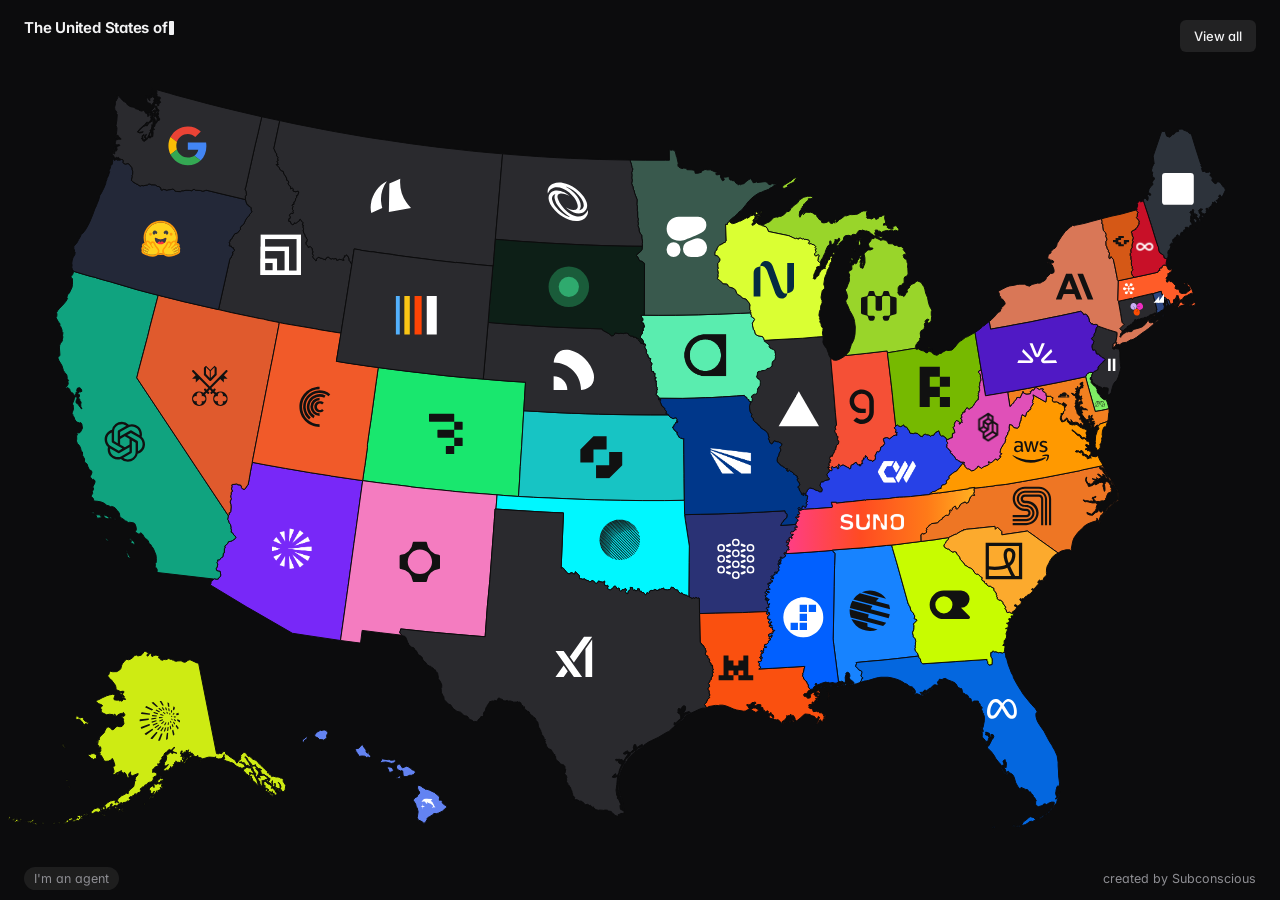
==== commit dde9667a: "Rewrite Ohio and New York Co-Authored-By: Claude Opus 5.5 <noreply@anthropic.com>" ====
--- a/index.html
+++ b/index.html
@@ -35,7 +35,7 @@
   <link rel="sitemap" type="application/xml" href="sitemap.xml">
 
   <!-- jsonld:start -->
-  <script type="application/ld+json">{"@context":"https://schema.org","@graph":[{"@type":"WebSite","@id":"https://subconscious-systems.github.io/united-states-of-inference/#website","url":"https://subconscious-systems.github.io/united-states-of-inference/","name":"The United States of Inference","description":"There are so many inference providers. How do you tell them apart? A map that gives each of 50 AI inference providers the US state it is most like (not where it is based), with what makes each one different.","inLanguage":"en","publisher":{"@id":"https://subconscious.dev/#org"}},{"@type":"Organization","@id":"https://subconscious.dev/#org","name":"Subconscious","url":"https://subconscious.dev"},{"@type":"ItemList","@id":"https://subconscious-systems.github.io/united-states-of-inference/#providers","name":"AI inference providers by US state","numberOfItems":50,"itemListElement":[{"@type":"ListItem","position":1,"url":"https://subconscious-systems.github.io/united-states-of-inference/#alabama","item":{"@type":"Organization","name":"Moonshot AI","url":"https://www.moonshot.ai","description":"Beijing lab behind Kimi and the open-weight Kimi K models. Kimi K3 is an open-weight ~2.8T-param MoE, among the largest open models you can download. 1M-token context, aimed at long documents and agent work. Kimi models are a common pick for agentic coding on other hosts too","areaServed":"Alabama"},"name":"Alabama: Moonshot AI","description":"Huntsville engineers designed the Saturn V that carried Americans to the moon, which makes Rocket City the obvious home for a lab named after the trip."},{"@type":"ListItem","position":2,"url":"https://subconscious-systems.github.io/united-states-of-inference/#alaska","item":{"@type":"Organization","name":"Crusoe","url":"https://www.crusoe.ai","description":"Vertically integrated AI cloud, from energy to managed inference. Owns the whole stack: power generation, data centers, GPUs and the inference API. Builds next to stranded and renewable energy, including the 1.2 GW Abilene Stargate campus. Managed Inference sits on capacity it controls end to end, not rented GPUs","areaServed":"Alaska"},"name":"Alaska: Crusoe","description":"Alaska is oil rigs and off-grid cabins at the end of the road, and Crusoe got its start running GPUs on gas that oil wells used to burn off."},{"@type":"ListItem","position":3,"url":"https://subconscious-systems.github.io/united-states-of-inference/#arizona","item":{"@type":"Organization","name":"General Compute","url":"https://www.generalcompute.com","description":"Inference cloud running on ASICs instead of GPUs. Serves models on SambaNova ASICs instead of GPUs. Pitches speed and cost that come from the chip, not from GPU tuning","areaServed":"Arizona"},"name":"Arizona: General Compute","description":"The desert once known for cactus now builds chip fabs, and General Compute runs inference on custom ASICs with no GPU in sight."},{"@type":"ListItem","position":4,"url":"https://subconscious-systems.github.io/united-states-of-inference/#arkansas","item":{"@type":"Organization","name":"DeepInfra","url":"https://deepinfra.com","description":"Low-cost serverless API for open-source models. Among the lowest per-token prices for popular open models. Huge catalog: text, embeddings, image and speech models behind one OpenAI-compatible API. Simple pay-as-you-go, no commitments","areaServed":"Arkansas"},"name":"Arkansas: DeepInfra","description":"Walmart started in Arkansas on the promise of everyday low prices, and DeepInfra brings that energy to open models with a giant catalog and no minimums."},{"@type":"ListItem","position":5,"url":"https://subconscious-systems.github.io/united-states-of-inference/#california","item":{"@type":"Organization","name":"OpenAI","url":"https://openai.com","description":"Frontier lab behind the GPT models, ChatGPT and the OpenAI API. Serves its own frontier models: GPT, reasoning models, image, audio and realtime voice. The OpenAI API format is the one most other providers copy. The only first-party home for the newest GPT models","areaServed":"California"},"name":"California: OpenAI","description":"Most of what feels normal today got tried in California first. ChatGPT is how most of the world met AI."},{"@type":"ListItem","position":6,"url":"https://subconscious-systems.github.io/united-states-of-inference/#colorado","item":{"@type":"Organization","name":"Baseten","url":"https://www.baseten.co","description":"Inference platform for serving open-source and custom models. Built for production: dedicated deployments of your own or open models with autoscaling. Truss packaging and its own inference stack tuned per model. Runs across multiple clouds so capacity follows demand","areaServed":"Colorado"},"name":"Colorado: Baseten","description":"Every fourteener climb starts at base camp, and so does a lot of AI headed for production."},{"@type":"ListItem","position":7,"url":"https://subconscious-systems.github.io/united-states-of-inference/#connecticut","item":{"@type":"Organization","name":"Together AI","url":"https://www.together.ai","description":"AI native cloud for open-model inference, fine-tuning and GPUs. Research-driven: home of FlashAttention, with Tri Dao as chief scientist. Serverless, dedicated, fine-tuning and raw GPU clusters in one place. A broad catalog of open models, often added on release day","areaServed":"Connecticut"},"name":"Connecticut: Together AI","description":"Hartford got rich getting everyone to pool their risk. Together started out as a decentralized cloud pooling GPUs."},{"@type":"ListItem","position":8,"url":"https://subconscious-systems.github.io/united-states-of-inference/#delaware","item":{"@type":"Organization","name":"Modal","url":"https://modal.com","description":"Serverless GPU cloud for running AI inference and sandboxes. Run arbitrary Python on GPUs, not just a fixed model menu. Containers cold-start in seconds and scale to zero. Sandboxes for running agent-generated code are a big part of the business","areaServed":"Delaware"},"name":"Delaware: Modal","description":"Over a million companies call Delaware home without ever setting foot there. Modal runs your code on GPUs without you ever setting foot on a server."},{"@type":"ListItem","position":9,"url":"https://subconscious-systems.github.io/united-states-of-inference/#florida","item":{"@type":"Organization","name":"Meta","url":"https://www.meta.com","description":"Meta Superintelligence Labs serving Muse models; maker of Llama. Made the Llama family, which kicked off the open-weight model wave. Now serves Muse models from Meta Superintelligence Labs via the Meta Model API. Muse Spark Open is an 816B-param open-weight MoE (42B active)","areaServed":"Florida"},"name":"Florida: Meta","description":"Nobody can predict Florida Man or Meta: Llama one year, Muse the next, a retired API in between. Your grandma probably thinks Muse is cute."},{"@type":"ListItem","position":10,"url":"https://subconscious-systems.github.io/united-states-of-inference/#georgia","item":{"@type":"Organization","name":"OpenRouter","url":"https://openrouter.ai","description":"Unified API routing requests across hundreds of LLMs. One API and one bill for hundreds of models from dozens of providers. Routes each request to a provider by price, speed or uptime, with automatic fallback. Its public usage rankings are a de facto leaderboard for what developers actually use","areaServed":"Georgia"},"name":"Georgia: OpenRouter","description":"Atlanta’s Hartsfield-Jackson is the busiest airport in the country, and OpenRouter is where the AI industry changes planes."},{"@type":"ListItem","position":11,"url":"https://subconscious-systems.github.io/united-states-of-inference/#hawaii","item":{"@type":"Organization","name":"Dolphin","url":"https://dphn.ai","description":"Uncensored Dolphin models served on a network of distributed consumer GPUs. Serves the uncensored Dolphin models. Runs on a decentralized network of idle consumer GPUs instead of data centers","areaServed":"Hawaii"},"name":"Hawaii: Dolphin","description":"Hawaii’s spinner dolphins swim wherever they want. Dolphin’s models say whatever they want, running on home GPUs scattered across a network."},{"@type":"ListItem","position":12,"url":"https://subconscious-systems.github.io/united-states-of-inference/#idaho","item":{"@type":"Organization","name":"OpenScale","url":"https://openscale.so","description":"Cheap, fast API for DeepSeek V4.1 Flash and GLM open models. Narrow menu, low prices: DeepSeek V4.1 Flash and GLM models. DeepSeek V4.1 Flash at $0.06/M input on promo, at 200+ tok/s. Speaks both the OpenAI and Anthropic API formats","areaServed":"Idaho"},"name":"Idaho: OpenScale","description":"Idaho grows cheap potatoes by the ton. OpenScale serves cheap tokens by the million."},{"@type":"ListItem","position":13,"url":"https://subconscious-systems.github.io/united-states-of-inference/#illinois","item":{"@type":"Organization","name":"Vercel AI Gateway","url":"https://vercel.com/ai-gateway","description":"Vercel's single API gateway to hundreds of AI models. A gateway, not a host: one key for hundreds of models across providers. No markup on tokens, even with your own keys. Built into the Vercel AI SDK, with automatic failover between providers","areaServed":"Illinois"},"name":"Illinois: Vercel AI Gateway","description":"Every trip across America seems to connect through O’Hare. Every model call can connect through Vercel."},{"@type":"ListItem","position":14,"url":"https://subconscious-systems.github.io/united-states-of-inference/#indiana","item":{"@type":"Organization","name":"Groq","url":"https://groq.com","description":"Inference neocloud built on LPU and NVIDIA hardware. Runs models on its own LPU chips, built for low-latency token generation. Known for very high tokens per second on open models. Licensed its tech to Nvidia in a ~$20B deal and runs 13 data centers","areaServed":"Indiana"},"name":"Indiana: Groq","description":"Built for tight, predictable latency, Groq belongs at the Indy 500, where the winning car holds its line for 500 miles."},{"@type":"ListItem","position":15,"url":"https://subconscious-systems.github.io/united-states-of-inference/#iowa","item":{"@type":"Organization","name":"Wafer","url":"https://www.wafer.ai","description":"Fast inference for open models. Offers a flat-rate plan (Wafer Pass) as well as per-token pricing. Fast open-model inference on NVIDIA B300s","areaServed":"Iowa"},"name":"Iowa: Wafer","description":"Iowa farmers brag about bushels per acre, and Wafer brags about tokens per second on the same weights everyone else runs."},{"@type":"ListItem","position":16,"url":"https://subconscious-systems.github.io/united-states-of-inference/#kansas","item":{"@type":"Organization","name":"Inception","url":"https://www.inceptionlabs.ai","description":"Diffusion LLMs (Mercury) generating tokens in parallel. Diffusion LLMs: Mercury writes many tokens in parallel instead of one at a time. That makes it several times faster than same-size autoregressive models. Mercury was the first commercial diffusion LLM","areaServed":"Kansas"},"name":"Kansas: Inception","description":"A Kansas tornado turns a whole farm into noise in seconds. Mercury runs it in reverse: noise in, a whole answer out."},{"@type":"ListItem","position":17,"url":"https://subconscious-systems.github.io/united-states-of-inference/#kentucky","item":{"@type":"Organization","name":"CoreWeave","url":"https://www.coreweave.com","description":"AI cloud built on NVIDIA GPU clusters, with open-model serving through W&B Inference. The GPU cloud the big labs rent: huge NVIDIA clusters built for AI. Serves open models through W&B Inference, from the Weights & Biases acquisition. Training, tracking and inference in one place","areaServed":"Kentucky"},"name":"Kentucky: CoreWeave","description":"Fort Knox guards the nation’s gold reserve, and CoreWeave guards the GPU reserve the biggest AI labs rent from."},{"@type":"ListItem","position":18,"url":"https://subconscious-systems.github.io/united-states-of-inference/#louisiana","item":{"@type":"Organization","name":"Mistral","url":"https://mistral.ai","description":"Paris lab building open-weight models and sovereign AI infrastructure. Europe's leading lab, with open weights under Apache 2.0. Mistral Large 3 is a 675B-param open MoE. Sells sovereign deployments for governments and companies that need data to stay local","areaServed":"Louisiana"},"name":"Louisiana: Mistral","description":"Louisiana still speaks a little French, and so does Europe’s frontier lab."},{"@type":"ListItem","position":19,"url":"https://subconscious-systems.github.io/united-states-of-inference/#maine","item":{"@type":"Organization","name":"Thinking Machines","url":"https://thinkingmachines.ai","description":"Mira Murati’s research lab; Tinker API for fine-tuning and serving open models. Fine-tune open models with Tinker, then run inference on them in the same place. You write the training loop, Tinker handles the distributed GPUs. Research lab from former OpenAI CTO Mira Murati","areaServed":"Maine"},"name":"Maine: Thinking Machines","description":"Mainers fix their own boats, plows and roofs. Thinking Machines built Tinker so you can fix up your own model without touching a GPU."},{"@type":"ListItem","position":20,"url":"https://subconscious-systems.github.io/united-states-of-inference/#maryland","item":{"@type":"Organization","name":"Cloudflare Workers AI","url":"https://www.cloudflare.com/developer-platform/products/workers-ai/","description":"Serverless GPU inference on Cloudflare's global edge network. Inference runs on GPUs spread across 180+ cities, close to users. Called from Workers, so the model sits next to your app logic. Pairs with Cloudflare's AI Gateway and Vectorize for caching and retrieval","areaServed":"Maryland"},"name":"Maryland: Cloudflare Workers AI","description":"The NSA lives in Maryland. So does the company that sits in front of a big chunk of the internet."},{"@type":"ListItem","position":21,"url":"https://subconscious-systems.github.io/united-states-of-inference/#massachusetts","item":{"@type":"Organization","name":"Subconscious","url":"https://www.subconscious.dev","description":"Inference for long-running agents with 200k+ token sessions. Excellent for coding and cybersecurity tasks. Marathon versions of GLM-5.3 and DeepSeek V4.1 tuned for long agent runs","areaServed":"Massachusetts"},"name":"Massachusetts: Subconscious","description":"Home of the oldest modern marathon, the Boston Marathon. Subconscious builds Marathon models that keep agents going for hours."},{"@type":"ListItem","position":22,"url":"https://subconscious-systems.github.io/united-states-of-inference/#michigan","item":{"@type":"Organization","name":"Morph","url":"https://morphllm.com","description":"Fast Apply code-edit models and inference for coding agents. Specialized models for coding agents, not general chat. Fast Apply merges LLM code edits at 4,500+ tok/s. Also offers WarpGrep code search and Compact context tools","areaServed":"Michigan"},"name":"Michigan: Morph","description":"Michigan gave the world the moving assembly line, where each specialist does one job at blistering speed, and Morph applies that idea to code edits."},{"@type":"ListItem","position":23,"url":"https://subconscious-systems.github.io/united-states-of-inference/#minnesota","item":{"@type":"Organization","name":"Cohere","url":"https://cohere.com","description":"Enterprise and sovereign AI models (Command) and the North platform. Enterprise-first: models built for retrieval, tool use and business data. Deploys privately in your cloud or on-prem, including sovereign setups. Its Embed and Rerank models are widely used in search pipelines","areaServed":"Minnesota"},"name":"Minnesota: Cohere","description":"Minnesota is where Target, 3M and General Mills keep their headquarters, a polite drive from Canada. Cohere is the Toronto lab that builds AI for companies exactly like them."},{"@type":"ListItem","position":24,"url":"https://subconscious-systems.github.io/united-states-of-inference/#mississippi","item":{"@type":"Organization","name":"StepFun","url":"https://stepfun.ai","description":"Shanghai lab building the Step family of foundation models. Step models from a Shanghai lab, strong on multimodal and reasoning. Served through the StepFun Open Platform","areaServed":"Mississippi"},"name":"Mississippi: StepFun","description":"The Ole Miss Rebels love picking fights with bigger SEC programs. StepFun is a startup picking fights with China’s tech giants."},{"@type":"ListItem","position":25,"url":"https://subconscious-systems.github.io/united-states-of-inference/#missouri","item":{"@type":"Organization","name":"Infron","url":"https://infron.ai","description":"Unified API gateway to hundreds of AI models. Provider routing picks which host serves each request. Passes through provider pricing with no markup, and supports your own keys","areaServed":"Missouri"},"name":"Missouri: Infron","description":"St. Louis has the Gateway to the West. Infron is a gateway to 400+ models."},{"@type":"ListItem","position":26,"url":"https://subconscious-systems.github.io/united-states-of-inference/#montana","item":{"@type":"Organization","name":"Armada","url":"https://www.armada.ai","description":"Containerized edge data centers for AI where data is generated. Inference at the edge: containerized data centers shipped to where data is created. Built for remote sites like energy fields, defense and mining with little or no connectivity","areaServed":"Montana"},"name":"Montana: Armada","description":"Montana has ranches a hundred miles from the nearest data center. Armada ships the data center to the ranch."},{"@type":"ListItem","position":27,"url":"https://subconscious-systems.github.io/united-states-of-inference/#nebraska","item":{"@type":"Organization","name":"Parasail","url":"https://www.parasail.io","description":"Pay-per-token inference cloud for open models. Owns no GPUs: rents across providers and passes on the savings. Pay-per-token open models plus dedicated deployments. Founded by Groq and Mythic veterans","areaServed":"Nebraska"},"name":"Nebraska: Parasail","description":"Warren Buffett got rich in Omaha buying what everyone else overlooked, and Parasail turns overlooked GPU capacity into cheap batch inference."},{"@type":"ListItem","position":28,"url":"https://subconscious-systems.github.io/united-states-of-inference/#nevada","item":{"@type":"Organization","name":"Venice","url":"https://venice.ai","description":"Private, uncensored AI platform on open-source models. Privacy-first: no stored conversations. Uncensored open models for text, images and video. Stake the VVV token to get API access instead of paying per token","areaServed":"Nevada"},"name":"Nevada: Venice","description":"What happens in Vegas stays in Vegas, and Venice runs uncensored models without keeping your conversations."},{"@type":"ListItem","position":29,"url":"https://subconscious-systems.github.io/united-states-of-inference/#new-hampshire","item":{"@type":"Organization","name":"Refuseless","url":"https://refuseless.com","description":"API for uncensored, abliterated open models. Abliterated open models with refusals removed. Drop-in OpenAI-compatible API, supported in LiteLLM","areaServed":"New Hampshire"},"name":"New Hampshire: Refuseless","description":"New Hampshire stamps Live Free or Die on every license plate, and Refuseless builds models that follow the motto."},{"@type":"ListItem","position":30,"url":"https://subconscious-systems.github.io/united-states-of-inference/#new-jersey","item":{"@type":"Organization","name":"ElevenLabs","url":"https://elevenlabs.io","description":"Voice AI: text-to-speech, speech-to-text and voice agents. Voice, not text: lifelike text-to-speech, speech-to-text and voice agents. 17,500+ voices in 90+ languages, plus voice cloning. A top choice for realtime voice agents","areaServed":"New Jersey"},"name":"New Jersey: ElevenLabs","description":"Edison recorded the first human voice in Menlo Park. ElevenLabs can now fake yours."},{"@type":"ListItem","position":31,"url":"https://subconscious-systems.github.io/united-states-of-inference/#new-mexico","item":{"@type":"Organization","name":"fal","url":"https://fal.ai","description":"Inference platform for generative media: image, video and audio models. Generative media only: images, video, audio and 3D. 1,000+ media models, often available the day they launch. Its own inference engine tuned for diffusion models","areaServed":"New Mexico"},"name":"New Mexico: fal","description":"Santa Fe is one of the biggest art markets in the country and Albuquerque keeps film crews busy, a fitting home for fal and its thousand-plus generative media models."},{"@type":"ListItem","position":32,"url":"https://subconscious-systems.github.io/united-states-of-inference/#new-york","item":{"@type":"Organization","name":"Anthropic","url":"https://www.anthropic.com","description":"AI safety lab building the Claude model family. Serves the Claude models: Opus, Sonnet and Haiku. Known for coding and agentic work; Claude Code runs on it. Also available through Amazon Bedrock and Google Vertex AI","areaServed":"New York"},"name":"New York: Anthropic","description":"Midtown is where the biggest enterprise deals get signed. These days, a lot of them say Claude."},{"@type":"ListItem","position":33,"url":"https://subconscious-systems.github.io/united-states-of-inference/#north-carolina","item":{"@type":"Organization","name":"SambaNova","url":"https://sambanova.ai","description":"Fast inference on custom RDU chips. Runs models on its own RDU dataflow chips, not GPUs. Fits very large models like full DeepSeek on few machines. Fast open-model inference through SambaNova Cloud","areaServed":"North Carolina"},"name":"North Carolina: SambaNova","description":"NASCAR country loves heavy machines moving at absurd speed, and SambaNova pushes giant open models fast on its own dataflow chips."},{"@type":"ListItem","position":34,"url":"https://subconscious-systems.github.io/united-states-of-inference/#north-dakota","item":{"@type":"Organization","name":"Boundless","url":"https://boundless.network","description":"Reserved, tuned inference capacity for open models. Reserved, tuned capacity for open models rather than shared serverless. Runs on a ~4,000-GPU distributed network repurposed from zero-knowledge proving","areaServed":"North Dakota"},"name":"North Dakota: Boundless","description":"The prairie runs to the horizon in every direction, and Boundless tunes reserved capacity so you never hit the edge."},{"@type":"ListItem","position":35,"url":"https://subconscious-systems.github.io/united-states-of-inference/#ohio","item":{"@type":"Organization","name":"RunInfra","url":"https://runinfra.ai","description":"Agent that benchmarks and deploys open-model inference stacks. An agent picks the stack: it benchmarks engines and configs, then deploys the winner. OpenAI- and Anthropic-compatible APIs with simple $1 credits","areaServed":"Ohio"},"name":"Ohio: RunInfra","description":"The Wright brothers tested about 200 wing shapes in a homemade wind tunnel in Dayton before they flew. RunInfra’s agent tests serving setups the same way before it deploys yours."},{"@type":"ListItem","position":36,"url":"https://subconscious-systems.github.io/united-states-of-inference/#oklahoma","item":{"@type":"Organization","name":"Particle.AI","url":"https://particle.ai","description":"Low-cost inference for open-weight models with 1M-token context. Particle-1, post-trained from DeepSeek V4.1 Flash, with 1M-token context. Cheap: $0.25/M input and $1.00/M output","areaServed":"Oklahoma"},"name":"Oklahoma: Particle.AI","description":"Oklahoma City invented the shopping cart so you could haul more for less effort. Particle hauls a million tokens for a quarter."},{"@type":"ListItem","position":37,"url":"https://subconscious-systems.github.io/united-states-of-inference/#oregon","item":{"@type":"Organization","name":"Hugging Face","url":"https://huggingface.co","description":"Open-source model hub with routed inference providers. Home of open models: the Hub hosts nearly every open-weight release. Inference Providers routes one API to many partner hosts. Pick a model on the Hub and run it there in a click","areaServed":"Oregon"},"name":"Oregon: Hugging Face","description":"Portland’s motto is Keep Portland Weird, and Hugging Face is the open-source town square where AI’s weirdest projects live."},{"@type":"ListItem","position":38,"url":"https://subconscious-systems.github.io/united-states-of-inference/#pennsylvania","item":{"@type":"Organization","name":"Fireworks AI","url":"https://fireworks.ai","description":"Inference and fine-tuning platform for open models. Built by the team behind PyTorch at Meta. Its own serving engine for fast open-model inference. Fine-tune, then serve the result on the same platform","areaServed":"Pennsylvania"},"name":"Pennsylvania: Fireworks AI","description":"Philadelphia lit up the first Fourth of July with fireworks in 1777. They’ve been the main event ever since."},{"@type":"ListItem","position":39,"url":"https://subconscious-systems.github.io/united-states-of-inference/#rhode-island","item":{"@type":"Organization","name":"Sail Research","url":"https://www.sailresearch.com","description":"Open-model API with completion windows that trade latency for lower prices. Completion windows: wait longer, pay less. Built for batch and latency-tolerant work like evals and data pipelines","areaServed":"Rhode Island"},"name":"Rhode Island: Sail Research","description":"Newport is America’s sailing capital, and Sail lets you pick a completion window and pay up to 85% less for waiting on the wind."},{"@type":"ListItem","position":40,"url":"https://subconscious-systems.github.io/united-states-of-inference/#south-carolina","item":{"@type":"Organization","name":"Relace","url":"https://relace.ai","description":"Open-model inference and apply models for coding agents. Models made for coding agents: apply, embeddings and reranking. Turns an LLM's edit into a merged file quickly and reliably","areaServed":"South Carolina"},"name":"South Carolina: Relace","description":"South Carolina’s beaches exist for relaxing, and Relace keeps inference cheap enough that you can."},{"@type":"ListItem","position":41,"url":"https://subconscious-systems.github.io/united-states-of-inference/#south-dakota","item":{"@type":"Organization","name":"Luminal","url":"https://luminal.com","description":"ML compiler that turns models into optimized native GPU and ASIC code. A compiler, not just a host: turns models into optimized native GPU and ASIC code. Open source, written in Rust (Apache 2.0)","areaServed":"South Dakota"},"name":"South Dakota: Luminal","description":"Mount Rushmore carved four presidents straight into granite, and Luminal compiles models straight into native GPU code."},{"@type":"ListItem","position":42,"url":"https://subconscious-systems.github.io/united-states-of-inference/#tennessee","item":{"@type":"Organization","name":"Suno","url":"https://suno.com","description":"AI music generation from text prompts. Music, not text: full songs with vocals from a prompt. The best-known AI music generator","areaServed":"Tennessee"},"name":"Tennessee: Suno","description":"Nashville has a songwriter on every barstool. Suno has one in every browser tab."},{"@type":"ListItem","position":43,"url":"https://subconscious-systems.github.io/united-states-of-inference/#texas","item":{"@type":"Organization","name":"xAI","url":"https://x.ai","description":"AI lab behind the Grok models, now part of SpaceX. Serves the Grok models, with live data from X. Trains on Colossus in Memphis, one of the largest GPU clusters. Part of SpaceX since February 2026","areaServed":"Texas"},"name":"Texas: xAI","description":"Everything is bigger in Texas, opinions included, and xAI is the lab that does things its own way and dares you to object."},{"@type":"ListItem","position":44,"url":"https://subconscious-systems.github.io/united-states-of-inference/#utah","item":{"@type":"Organization","name":"Cerebras","url":"https://www.cerebras.ai","description":"Wafer-scale chips powering very fast inference. Wafer-scale chips: one processor the size of a whole wafer. Among the fastest tokens per second for open models. Keeps model weights in on-chip memory, avoiding the GPU memory bottleneck","areaServed":"Utah"},"name":"Utah: Cerebras","description":"Land speed records get set on the Bonneville Salt Flats, and Cerebras posts the fastest published output speed of any public host."},{"@type":"ListItem","position":45,"url":"https://subconscious-systems.github.io/united-states-of-inference/#vermont","item":{"@type":"Organization","name":"GMI Cloud","url":"https://www.gmicloud.ai","description":"GPU cloud offering serverless inference and dedicated clusters. Owns GPU infrastructure in the US and Asia-Pacific, a rare mix. Same provider for serverless inference and reserved clusters","areaServed":"Vermont"},"name":"Vermont: GMI Cloud","description":"Vermonters grow their own food and fix their own trucks. GMI Cloud owns the GPUs it runs on."},{"@type":"ListItem","position":46,"url":"https://subconscious-systems.github.io/united-states-of-inference/#virginia","item":{"@type":"Organization","name":"Amazon Bedrock","url":"https://aws.amazon.com/bedrock/","description":"AWS managed service for foundation models and agents. Models from many labs inside your AWS account and its security rules. Claude, Llama, Mistral and Amazon Nova behind one AWS API. Adds Guardrails, Knowledge Bases and AgentCore for enterprise apps","areaServed":"Virginia"},"name":"Virginia: Amazon Bedrock","description":"Virginia is for lovers. It’s also for defense contractors and US-East-1. Amazon Bedrock embodies this great state."},{"@type":"ListItem","position":47,"url":"https://subconscious-systems.github.io/united-states-of-inference/#washington","item":{"@type":"Organization","name":"Google","url":"https://ai.google.dev","description":"Google's Gemini API and Vertex AI model serving. Runs on its own TPUs, not NVIDIA GPUs. Serves Gemini and the open Gemma models. Long context, plus native image, audio and video input","areaServed":"Washington"},"name":"Washington: Google","description":"Seattle grows tech giants the way it grows moss. Google wrote the Transformer paper that every model on this map is built on."},{"@type":"ListItem","position":48,"url":"https://subconscious-systems.github.io/united-states-of-inference/#west-virginia","item":{"@type":"Organization","name":"TypeSafe AI","url":"https://typesafe.ai","description":"Decision models for software that report calibrated confidence. Decision models that report calibrated confidence, not just answers. Built for software that needs to know when to trust a model's call","areaServed":"West Virginia"},"name":"West Virginia: TypeSafe AI","description":"Jevons noticed that making coal cheaper to burn only made the world burn more of it, and West Virginia dug plenty. TypeSafe named its first model Jev, making the same bet on decisions."},{"@type":"ListItem","position":49,"url":"https://subconscious-systems.github.io/united-states-of-inference/#wisconsin","item":{"@type":"Organization","name":"Nebius","url":"https://nebius.com","description":"Full-stack AI cloud with GPU clusters and Token Factory inference. Designs its own servers and runs its own data centers in Europe and the US. Listed on Nasdaq (NBIS) after spinning out of Yandex. Serve open models or your own fine-tunes on dedicated capacity","areaServed":"Wisconsin"},"name":"Wisconsin: Nebius","description":"Wisconsin was built by European immigrants who showed up and got to work, and Nebius is the Amsterdam neocloud doing the same in American AI."},{"@type":"ListItem","position":50,"url":"https://subconscious-systems.github.io/united-states-of-inference/#wyoming","item":{"@type":"Organization","name":"Inference.net","url":"https://inference.net","description":"Inference infrastructure and custom model training for AI-native teams. Cheap batch inference on spare GPU capacity. Trains custom models for AI-native teams, then serves them. Started as Kuzco, a distributed GPU network","areaServed":"Wyoming"},"name":"Wyoming: Inference.net","description":"With the smallest population in the country, Wyoming has room to spare, and Inference.net runs batch jobs on spare GPU capacity."}]}]}</script>
+  <script type="application/ld+json">{"@context":"https://schema.org","@graph":[{"@type":"WebSite","@id":"https://subconscious-systems.github.io/united-states-of-inference/#website","url":"https://subconscious-systems.github.io/united-states-of-inference/","name":"The United States of Inference","description":"There are so many inference providers. How do you tell them apart? A map that gives each of 50 AI inference providers the US state it is most like (not where it is based), with what makes each one different.","inLanguage":"en","publisher":{"@id":"https://subconscious.dev/#org"}},{"@type":"Organization","@id":"https://subconscious.dev/#org","name":"Subconscious","url":"https://subconscious.dev"},{"@type":"ItemList","@id":"https://subconscious-systems.github.io/united-states-of-inference/#providers","name":"AI inference providers by US state","numberOfItems":50,"itemListElement":[{"@type":"ListItem","position":1,"url":"https://subconscious-systems.github.io/united-states-of-inference/#alabama","item":{"@type":"Organization","name":"Moonshot AI","url":"https://www.moonshot.ai","description":"Beijing lab behind Kimi and the open-weight Kimi K models. Kimi K3 is an open-weight ~2.8T-param MoE, among the largest open models you can download. 1M-token context, aimed at long documents and agent work. Kimi models are a common pick for agentic coding on other hosts too","areaServed":"Alabama"},"name":"Alabama: Moonshot AI","description":"Huntsville engineers designed the Saturn V that carried Americans to the moon, which makes Rocket City the obvious home for a lab named after the trip."},{"@type":"ListItem","position":2,"url":"https://subconscious-systems.github.io/united-states-of-inference/#alaska","item":{"@type":"Organization","name":"Crusoe","url":"https://www.crusoe.ai","description":"Vertically integrated AI cloud, from energy to managed inference. Owns the whole stack: power generation, data centers, GPUs and the inference API. Builds next to stranded and renewable energy, including the 1.2 GW Abilene Stargate campus. Managed Inference sits on capacity it controls end to end, not rented GPUs","areaServed":"Alaska"},"name":"Alaska: Crusoe","description":"Alaska is oil rigs and off-grid cabins at the end of the road, and Crusoe got its start running GPUs on gas that oil wells used to burn off."},{"@type":"ListItem","position":3,"url":"https://subconscious-systems.github.io/united-states-of-inference/#arizona","item":{"@type":"Organization","name":"General Compute","url":"https://www.generalcompute.com","description":"Inference cloud running on ASICs instead of GPUs. Serves models on SambaNova ASICs instead of GPUs. Pitches speed and cost that come from the chip, not from GPU tuning","areaServed":"Arizona"},"name":"Arizona: General Compute","description":"The desert once known for cactus now builds chip fabs, and General Compute runs inference on custom ASICs with no GPU in sight."},{"@type":"ListItem","position":4,"url":"https://subconscious-systems.github.io/united-states-of-inference/#arkansas","item":{"@type":"Organization","name":"DeepInfra","url":"https://deepinfra.com","description":"Low-cost serverless API for open-source models. Among the lowest per-token prices for popular open models. Huge catalog: text, embeddings, image and speech models behind one OpenAI-compatible API. Simple pay-as-you-go, no commitments","areaServed":"Arkansas"},"name":"Arkansas: DeepInfra","description":"Walmart started in Arkansas on the promise of everyday low prices, and DeepInfra brings that energy to open models with a giant catalog and no minimums."},{"@type":"ListItem","position":5,"url":"https://subconscious-systems.github.io/united-states-of-inference/#california","item":{"@type":"Organization","name":"OpenAI","url":"https://openai.com","description":"Frontier lab behind the GPT models, ChatGPT and the OpenAI API. Serves its own frontier models: GPT, reasoning models, image, audio and realtime voice. The OpenAI API format is the one most other providers copy. The only first-party home for the newest GPT models","areaServed":"California"},"name":"California: OpenAI","description":"Most of what feels normal today got tried in California first. ChatGPT is how most of the world met AI."},{"@type":"ListItem","position":6,"url":"https://subconscious-systems.github.io/united-states-of-inference/#colorado","item":{"@type":"Organization","name":"Baseten","url":"https://www.baseten.co","description":"Inference platform for serving open-source and custom models. Built for production: dedicated deployments of your own or open models with autoscaling. Truss packaging and its own inference stack tuned per model. Runs across multiple clouds so capacity follows demand","areaServed":"Colorado"},"name":"Colorado: Baseten","description":"Every fourteener climb starts at base camp, and so does a lot of AI headed for production."},{"@type":"ListItem","position":7,"url":"https://subconscious-systems.github.io/united-states-of-inference/#connecticut","item":{"@type":"Organization","name":"Together AI","url":"https://www.together.ai","description":"AI native cloud for open-model inference, fine-tuning and GPUs. Research-driven: home of FlashAttention, with Tri Dao as chief scientist. Serverless, dedicated, fine-tuning and raw GPU clusters in one place. A broad catalog of open models, often added on release day","areaServed":"Connecticut"},"name":"Connecticut: Together AI","description":"Hartford got rich getting everyone to pool their risk. Together started out as a decentralized cloud pooling GPUs."},{"@type":"ListItem","position":8,"url":"https://subconscious-systems.github.io/united-states-of-inference/#delaware","item":{"@type":"Organization","name":"Modal","url":"https://modal.com","description":"Serverless GPU cloud for running AI inference and sandboxes. Run arbitrary Python on GPUs, not just a fixed model menu. Containers cold-start in seconds and scale to zero. Sandboxes for running agent-generated code are a big part of the business","areaServed":"Delaware"},"name":"Delaware: Modal","description":"Over a million companies call Delaware home without ever setting foot there. Modal runs your code on GPUs without you ever setting foot on a server."},{"@type":"ListItem","position":9,"url":"https://subconscious-systems.github.io/united-states-of-inference/#florida","item":{"@type":"Organization","name":"Meta","url":"https://www.meta.com","description":"Meta Superintelligence Labs serving Muse models; maker of Llama. Made the Llama family, which kicked off the open-weight model wave. Now serves Muse models from Meta Superintelligence Labs via the Meta Model API. Muse Spark Open is an 816B-param open-weight MoE (42B active)","areaServed":"Florida"},"name":"Florida: Meta","description":"Nobody can predict Florida Man or Meta: Llama one year, Muse the next, a retired API in between. Your grandma probably thinks Muse is cute."},{"@type":"ListItem","position":10,"url":"https://subconscious-systems.github.io/united-states-of-inference/#georgia","item":{"@type":"Organization","name":"OpenRouter","url":"https://openrouter.ai","description":"Unified API routing requests across hundreds of LLMs. One API and one bill for hundreds of models from dozens of providers. Routes each request to a provider by price, speed or uptime, with automatic fallback. Its public usage rankings are a de facto leaderboard for what developers actually use","areaServed":"Georgia"},"name":"Georgia: OpenRouter","description":"Atlanta’s Hartsfield-Jackson is the busiest airport in the country, and OpenRouter is where the AI industry changes planes."},{"@type":"ListItem","position":11,"url":"https://subconscious-systems.github.io/united-states-of-inference/#hawaii","item":{"@type":"Organization","name":"Dolphin","url":"https://dphn.ai","description":"Uncensored Dolphin models served on a network of distributed consumer GPUs. Serves the uncensored Dolphin models. Runs on a decentralized network of idle consumer GPUs instead of data centers","areaServed":"Hawaii"},"name":"Hawaii: Dolphin","description":"Hawaii’s spinner dolphins swim wherever they want. Dolphin’s models say whatever they want, running on home GPUs scattered across a network."},{"@type":"ListItem","position":12,"url":"https://subconscious-systems.github.io/united-states-of-inference/#idaho","item":{"@type":"Organization","name":"OpenScale","url":"https://openscale.so","description":"Cheap, fast API for DeepSeek V4.1 Flash and GLM open models. Narrow menu, low prices: DeepSeek V4.1 Flash and GLM models. DeepSeek V4.1 Flash at $0.06/M input on promo, at 200+ tok/s. Speaks both the OpenAI and Anthropic API formats","areaServed":"Idaho"},"name":"Idaho: OpenScale","description":"Idaho grows cheap potatoes by the ton. OpenScale serves cheap tokens by the million."},{"@type":"ListItem","position":13,"url":"https://subconscious-systems.github.io/united-states-of-inference/#illinois","item":{"@type":"Organization","name":"Vercel AI Gateway","url":"https://vercel.com/ai-gateway","description":"Vercel's single API gateway to hundreds of AI models. A gateway, not a host: one key for hundreds of models across providers. No markup on tokens, even with your own keys. Built into the Vercel AI SDK, with automatic failover between providers","areaServed":"Illinois"},"name":"Illinois: Vercel AI Gateway","description":"Every trip across America seems to connect through O’Hare. Every model call can connect through Vercel."},{"@type":"ListItem","position":14,"url":"https://subconscious-systems.github.io/united-states-of-inference/#indiana","item":{"@type":"Organization","name":"Groq","url":"https://groq.com","description":"Inference neocloud built on LPU and NVIDIA hardware. Runs models on its own LPU chips, built for low-latency token generation. Known for very high tokens per second on open models. Licensed its tech to Nvidia in a ~$20B deal and runs 13 data centers","areaServed":"Indiana"},"name":"Indiana: Groq","description":"Built for tight, predictable latency, Groq belongs at the Indy 500, where the winning car holds its line for 500 miles."},{"@type":"ListItem","position":15,"url":"https://subconscious-systems.github.io/united-states-of-inference/#iowa","item":{"@type":"Organization","name":"Wafer","url":"https://www.wafer.ai","description":"Fast inference for open models. Offers a flat-rate plan (Wafer Pass) as well as per-token pricing. Fast open-model inference on NVIDIA B300s","areaServed":"Iowa"},"name":"Iowa: Wafer","description":"Iowa farmers brag about bushels per acre, and Wafer brags about tokens per second on the same weights everyone else runs."},{"@type":"ListItem","position":16,"url":"https://subconscious-systems.github.io/united-states-of-inference/#kansas","item":{"@type":"Organization","name":"Inception","url":"https://www.inceptionlabs.ai","description":"Diffusion LLMs (Mercury) generating tokens in parallel. Diffusion LLMs: Mercury writes many tokens in parallel instead of one at a time. That makes it several times faster than same-size autoregressive models. Mercury was the first commercial diffusion LLM","areaServed":"Kansas"},"name":"Kansas: Inception","description":"A Kansas tornado turns a whole farm into noise in seconds. Mercury runs it in reverse: noise in, a whole answer out."},{"@type":"ListItem","position":17,"url":"https://subconscious-systems.github.io/united-states-of-inference/#kentucky","item":{"@type":"Organization","name":"CoreWeave","url":"https://www.coreweave.com","description":"AI cloud built on NVIDIA GPU clusters, with open-model serving through W&B Inference. The GPU cloud the big labs rent: huge NVIDIA clusters built for AI. Serves open models through W&B Inference, from the Weights & Biases acquisition. Training, tracking and inference in one place","areaServed":"Kentucky"},"name":"Kentucky: CoreWeave","description":"Fort Knox guards the nation’s gold reserve, and CoreWeave guards the GPU reserve the biggest AI labs rent from."},{"@type":"ListItem","position":18,"url":"https://subconscious-systems.github.io/united-states-of-inference/#louisiana","item":{"@type":"Organization","name":"Mistral","url":"https://mistral.ai","description":"Paris lab building open-weight models and sovereign AI infrastructure. Europe's leading lab, with open weights under Apache 2.0. Mistral Large 3 is a 675B-param open MoE. Sells sovereign deployments for governments and companies that need data to stay local","areaServed":"Louisiana"},"name":"Louisiana: Mistral","description":"Louisiana still speaks a little French, and so does Europe’s frontier lab."},{"@type":"ListItem","position":19,"url":"https://subconscious-systems.github.io/united-states-of-inference/#maine","item":{"@type":"Organization","name":"Thinking Machines","url":"https://thinkingmachines.ai","description":"Mira Murati’s research lab; Tinker API for fine-tuning and serving open models. Fine-tune open models with Tinker, then run inference on them in the same place. You write the training loop, Tinker handles the distributed GPUs. Research lab from former OpenAI CTO Mira Murati","areaServed":"Maine"},"name":"Maine: Thinking Machines","description":"Mainers fix their own boats, plows and roofs. Thinking Machines built Tinker so you can fix up your own model without touching a GPU."},{"@type":"ListItem","position":20,"url":"https://subconscious-systems.github.io/united-states-of-inference/#maryland","item":{"@type":"Organization","name":"Cloudflare Workers AI","url":"https://www.cloudflare.com/developer-platform/products/workers-ai/","description":"Serverless GPU inference on Cloudflare's global edge network. Inference runs on GPUs spread across 180+ cities, close to users. Called from Workers, so the model sits next to your app logic. Pairs with Cloudflare's AI Gateway and Vectorize for caching and retrieval","areaServed":"Maryland"},"name":"Maryland: Cloudflare Workers AI","description":"The NSA lives in Maryland. So does the company that sits in front of a big chunk of the internet."},{"@type":"ListItem","position":21,"url":"https://subconscious-systems.github.io/united-states-of-inference/#massachusetts","item":{"@type":"Organization","name":"Subconscious","url":"https://www.subconscious.dev","description":"Inference for long-running agents with 200k+ token sessions. Excellent for coding and cybersecurity tasks. Marathon versions of GLM-5.3 and DeepSeek V4.1 tuned for long agent runs","areaServed":"Massachusetts"},"name":"Massachusetts: Subconscious","description":"Home of the oldest modern marathon, the Boston Marathon. Subconscious builds Marathon models that keep agents going for hours."},{"@type":"ListItem","position":22,"url":"https://subconscious-systems.github.io/united-states-of-inference/#michigan","item":{"@type":"Organization","name":"Morph","url":"https://morphllm.com","description":"Fast Apply code-edit models and inference for coding agents. Specialized models for coding agents, not general chat. Fast Apply merges LLM code edits at 4,500+ tok/s. Also offers WarpGrep code search and Compact context tools","areaServed":"Michigan"},"name":"Michigan: Morph","description":"Michigan gave the world the moving assembly line, where each specialist does one job at blistering speed, and Morph applies that idea to code edits."},{"@type":"ListItem","position":23,"url":"https://subconscious-systems.github.io/united-states-of-inference/#minnesota","item":{"@type":"Organization","name":"Cohere","url":"https://cohere.com","description":"Enterprise and sovereign AI models (Command) and the North platform. Enterprise-first: models built for retrieval, tool use and business data. Deploys privately in your cloud or on-prem, including sovereign setups. Its Embed and Rerank models are widely used in search pipelines","areaServed":"Minnesota"},"name":"Minnesota: Cohere","description":"Minnesota is where Target, 3M and General Mills keep their headquarters, a polite drive from Canada. Cohere is the Toronto lab that builds AI for companies exactly like them."},{"@type":"ListItem","position":24,"url":"https://subconscious-systems.github.io/united-states-of-inference/#mississippi","item":{"@type":"Organization","name":"StepFun","url":"https://stepfun.ai","description":"Shanghai lab building the Step family of foundation models. Step models from a Shanghai lab, strong on multimodal and reasoning. Served through the StepFun Open Platform","areaServed":"Mississippi"},"name":"Mississippi: StepFun","description":"The Ole Miss Rebels love picking fights with bigger SEC programs. StepFun is a startup picking fights with China’s tech giants."},{"@type":"ListItem","position":25,"url":"https://subconscious-systems.github.io/united-states-of-inference/#missouri","item":{"@type":"Organization","name":"Infron","url":"https://infron.ai","description":"Unified API gateway to hundreds of AI models. Provider routing picks which host serves each request. Passes through provider pricing with no markup, and supports your own keys","areaServed":"Missouri"},"name":"Missouri: Infron","description":"St. Louis has the Gateway to the West. Infron is a gateway to 400+ models."},{"@type":"ListItem","position":26,"url":"https://subconscious-systems.github.io/united-states-of-inference/#montana","item":{"@type":"Organization","name":"Armada","url":"https://www.armada.ai","description":"Containerized edge data centers for AI where data is generated. Inference at the edge: containerized data centers shipped to where data is created. Built for remote sites like energy fields, defense and mining with little or no connectivity","areaServed":"Montana"},"name":"Montana: Armada","description":"Montana has ranches a hundred miles from the nearest data center. Armada ships the data center to the ranch."},{"@type":"ListItem","position":27,"url":"https://subconscious-systems.github.io/united-states-of-inference/#nebraska","item":{"@type":"Organization","name":"Parasail","url":"https://www.parasail.io","description":"Pay-per-token inference cloud for open models. Owns no GPUs: rents across providers and passes on the savings. Pay-per-token open models plus dedicated deployments. Founded by Groq and Mythic veterans","areaServed":"Nebraska"},"name":"Nebraska: Parasail","description":"Warren Buffett got rich in Omaha buying what everyone else overlooked, and Parasail turns overlooked GPU capacity into cheap batch inference."},{"@type":"ListItem","position":28,"url":"https://subconscious-systems.github.io/united-states-of-inference/#nevada","item":{"@type":"Organization","name":"Venice","url":"https://venice.ai","description":"Private, uncensored AI platform on open-source models. Privacy-first: no stored conversations. Uncensored open models for text, images and video. Stake the VVV token to get API access instead of paying per token","areaServed":"Nevada"},"name":"Nevada: Venice","description":"What happens in Vegas stays in Vegas, and Venice runs uncensored models without keeping your conversations."},{"@type":"ListItem","position":29,"url":"https://subconscious-systems.github.io/united-states-of-inference/#new-hampshire","item":{"@type":"Organization","name":"Refuseless","url":"https://refuseless.com","description":"API for uncensored, abliterated open models. Abliterated open models with refusals removed. Drop-in OpenAI-compatible API, supported in LiteLLM","areaServed":"New Hampshire"},"name":"New Hampshire: Refuseless","description":"New Hampshire stamps Live Free or Die on every license plate, and Refuseless builds models that follow the motto."},{"@type":"ListItem","position":30,"url":"https://subconscious-systems.github.io/united-states-of-inference/#new-jersey","item":{"@type":"Organization","name":"ElevenLabs","url":"https://elevenlabs.io","description":"Voice AI: text-to-speech, speech-to-text and voice agents. Voice, not text: lifelike text-to-speech, speech-to-text and voice agents. 17,500+ voices in 90+ languages, plus voice cloning. A top choice for realtime voice agents","areaServed":"New Jersey"},"name":"New Jersey: ElevenLabs","description":"Edison recorded the first human voice in Menlo Park. ElevenLabs can now fake yours."},{"@type":"ListItem","position":31,"url":"https://subconscious-systems.github.io/united-states-of-inference/#new-mexico","item":{"@type":"Organization","name":"fal","url":"https://fal.ai","description":"Inference platform for generative media: image, video and audio models. Generative media only: images, video, audio and 3D. 1,000+ media models, often available the day they launch. Its own inference engine tuned for diffusion models","areaServed":"New Mexico"},"name":"New Mexico: fal","description":"Santa Fe is one of the biggest art markets in the country and Albuquerque keeps film crews busy, a fitting home for fal and its thousand-plus generative media models."},{"@type":"ListItem","position":32,"url":"https://subconscious-systems.github.io/united-states-of-inference/#new-york","item":{"@type":"Organization","name":"Anthropic","url":"https://www.anthropic.com","description":"AI safety lab building the Claude model family. Serves the Claude models: Opus, Sonnet and Haiku. Known for coding and agentic work; Claude Code runs on it. Also available through Amazon Bedrock and Google Vertex AI","areaServed":"New York"},"name":"New York: Anthropic","description":"New York runs on enterprise contracts, from Wall Street banks to Midtown law firms. Anthropic makes most of its money selling Claude to businesses like them."},{"@type":"ListItem","position":33,"url":"https://subconscious-systems.github.io/united-states-of-inference/#north-carolina","item":{"@type":"Organization","name":"SambaNova","url":"https://sambanova.ai","description":"Fast inference on custom RDU chips. Runs models on its own RDU dataflow chips, not GPUs. Fits very large models like full DeepSeek on few machines. Fast open-model inference through SambaNova Cloud","areaServed":"North Carolina"},"name":"North Carolina: SambaNova","description":"NASCAR country loves heavy machines moving at absurd speed, and SambaNova pushes giant open models fast on its own dataflow chips."},{"@type":"ListItem","position":34,"url":"https://subconscious-systems.github.io/united-states-of-inference/#north-dakota","item":{"@type":"Organization","name":"Boundless","url":"https://boundless.network","description":"Reserved, tuned inference capacity for open models. Reserved, tuned capacity for open models rather than shared serverless. Runs on a ~4,000-GPU distributed network repurposed from zero-knowledge proving","areaServed":"North Dakota"},"name":"North Dakota: Boundless","description":"The prairie runs to the horizon in every direction, and Boundless tunes reserved capacity so you never hit the edge."},{"@type":"ListItem","position":35,"url":"https://subconscious-systems.github.io/united-states-of-inference/#ohio","item":{"@type":"Organization","name":"RunInfra","url":"https://runinfra.ai","description":"Agent that benchmarks and deploys open-model inference stacks. An agent picks the stack: it benchmarks engines and configs, then deploys the winner. OpenAI- and Anthropic-compatible APIs with simple $1 credits","areaServed":"Ohio"},"name":"Ohio: RunInfra","description":"The Wright brothers tested 200 wing designs in their Dayton bike shop before they ever left the ground. RunInfra tests your serving setup before it ships."},{"@type":"ListItem","position":36,"url":"https://subconscious-systems.github.io/united-states-of-inference/#oklahoma","item":{"@type":"Organization","name":"Particle.AI","url":"https://particle.ai","description":"Low-cost inference for open-weight models with 1M-token context. Particle-1, post-trained from DeepSeek V4.1 Flash, with 1M-token context. Cheap: $0.25/M input and $1.00/M output","areaServed":"Oklahoma"},"name":"Oklahoma: Particle.AI","description":"Oklahoma City invented the shopping cart so you could haul more for less effort. Particle hauls a million tokens for a quarter."},{"@type":"ListItem","position":37,"url":"https://subconscious-systems.github.io/united-states-of-inference/#oregon","item":{"@type":"Organization","name":"Hugging Face","url":"https://huggingface.co","description":"Open-source model hub with routed inference providers. Home of open models: the Hub hosts nearly every open-weight release. Inference Providers routes one API to many partner hosts. Pick a model on the Hub and run it there in a click","areaServed":"Oregon"},"name":"Oregon: Hugging Face","description":"Portland’s motto is Keep Portland Weird, and Hugging Face is the open-source town square where AI’s weirdest projects live."},{"@type":"ListItem","position":38,"url":"https://subconscious-systems.github.io/united-states-of-inference/#pennsylvania","item":{"@type":"Organization","name":"Fireworks AI","url":"https://fireworks.ai","description":"Inference and fine-tuning platform for open models. Built by the team behind PyTorch at Meta. Its own serving engine for fast open-model inference. Fine-tune, then serve the result on the same platform","areaServed":"Pennsylvania"},"name":"Pennsylvania: Fireworks AI","description":"Philadelphia lit up the first Fourth of July with fireworks in 1777. They’ve been the main event ever since."},{"@type":"ListItem","position":39,"url":"https://subconscious-systems.github.io/united-states-of-inference/#rhode-island","item":{"@type":"Organization","name":"Sail Research","url":"https://www.sailresearch.com","description":"Open-model API with completion windows that trade latency for lower prices. Completion windows: wait longer, pay less. Built for batch and latency-tolerant work like evals and data pipelines","areaServed":"Rhode Island"},"name":"Rhode Island: Sail Research","description":"Newport is America’s sailing capital, and Sail lets you pick a completion window and pay up to 85% less for waiting on the wind."},{"@type":"ListItem","position":40,"url":"https://subconscious-systems.github.io/united-states-of-inference/#south-carolina","item":{"@type":"Organization","name":"Relace","url":"https://relace.ai","description":"Open-model inference and apply models for coding agents. Models made for coding agents: apply, embeddings and reranking. Turns an LLM's edit into a merged file quickly and reliably","areaServed":"South Carolina"},"name":"South Carolina: Relace","description":"South Carolina’s beaches exist for relaxing, and Relace keeps inference cheap enough that you can."},{"@type":"ListItem","position":41,"url":"https://subconscious-systems.github.io/united-states-of-inference/#south-dakota","item":{"@type":"Organization","name":"Luminal","url":"https://luminal.com","description":"ML compiler that turns models into optimized native GPU and ASIC code. A compiler, not just a host: turns models into optimized native GPU and ASIC code. Open source, written in Rust (Apache 2.0)","areaServed":"South Dakota"},"name":"South Dakota: Luminal","description":"Mount Rushmore carved four presidents straight into granite, and Luminal compiles models straight into native GPU code."},{"@type":"ListItem","position":42,"url":"https://subconscious-systems.github.io/united-states-of-inference/#tennessee","item":{"@type":"Organization","name":"Suno","url":"https://suno.com","description":"AI music generation from text prompts. Music, not text: full songs with vocals from a prompt. The best-known AI music generator","areaServed":"Tennessee"},"name":"Tennessee: Suno","description":"Nashville has a songwriter on every barstool. Suno has one in every browser tab."},{"@type":"ListItem","position":43,"url":"https://subconscious-systems.github.io/united-states-of-inference/#texas","item":{"@type":"Organization","name":"xAI","url":"https://x.ai","description":"AI lab behind the Grok models, now part of SpaceX. Serves the Grok models, with live data from X. Trains on Colossus in Memphis, one of the largest GPU clusters. Part of SpaceX since February 2026","areaServed":"Texas"},"name":"Texas: xAI","description":"Everything is bigger in Texas, opinions included, and xAI is the lab that does things its own way and dares you to object."},{"@type":"ListItem","position":44,"url":"https://subconscious-systems.github.io/united-states-of-inference/#utah","item":{"@type":"Organization","name":"Cerebras","url":"https://www.cerebras.ai","description":"Wafer-scale chips powering very fast inference. Wafer-scale chips: one processor the size of a whole wafer. Among the fastest tokens per second for open models. Keeps model weights in on-chip memory, avoiding the GPU memory bottleneck","areaServed":"Utah"},"name":"Utah: Cerebras","description":"Land speed records get set on the Bonneville Salt Flats, and Cerebras posts the fastest published output speed of any public host."},{"@type":"ListItem","position":45,"url":"https://subconscious-systems.github.io/united-states-of-inference/#vermont","item":{"@type":"Organization","name":"GMI Cloud","url":"https://www.gmicloud.ai","description":"GPU cloud offering serverless inference and dedicated clusters. Owns GPU infrastructure in the US and Asia-Pacific, a rare mix. Same provider for serverless inference and reserved clusters","areaServed":"Vermont"},"name":"Vermont: GMI Cloud","description":"Vermonters grow their own food and fix their own trucks. GMI Cloud owns the GPUs it runs on."},{"@type":"ListItem","position":46,"url":"https://subconscious-systems.github.io/united-states-of-inference/#virginia","item":{"@type":"Organization","name":"Amazon Bedrock","url":"https://aws.amazon.com/bedrock/","description":"AWS managed service for foundation models and agents. Models from many labs inside your AWS account and its security rules. Claude, Llama, Mistral and Amazon Nova behind one AWS API. Adds Guardrails, Knowledge Bases and AgentCore for enterprise apps","areaServed":"Virginia"},"name":"Virginia: Amazon Bedrock","description":"Virginia is for lovers. It’s also for defense contractors and US-East-1. Amazon Bedrock embodies this great state."},{"@type":"ListItem","position":47,"url":"https://subconscious-systems.github.io/united-states-of-inference/#washington","item":{"@type":"Organization","name":"Google","url":"https://ai.google.dev","description":"Google's Gemini API and Vertex AI model serving. Runs on its own TPUs, not NVIDIA GPUs. Serves Gemini and the open Gemma models. Long context, plus native image, audio and video input","areaServed":"Washington"},"name":"Washington: Google","description":"Seattle grows tech giants the way it grows moss. Google wrote the Transformer paper that every model on this map is built on."},{"@type":"ListItem","position":48,"url":"https://subconscious-systems.github.io/united-states-of-inference/#west-virginia","item":{"@type":"Organization","name":"TypeSafe AI","url":"https://typesafe.ai","description":"Decision models for software that report calibrated confidence. Decision models that report calibrated confidence, not just answers. Built for software that needs to know when to trust a model's call","areaServed":"West Virginia"},"name":"West Virginia: TypeSafe AI","description":"Jevons noticed that making coal cheaper to burn only made the world burn more of it, and West Virginia dug plenty. TypeSafe named its first model Jev, making the same bet on decisions."},{"@type":"ListItem","position":49,"url":"https://subconscious-systems.github.io/united-states-of-inference/#wisconsin","item":{"@type":"Organization","name":"Nebius","url":"https://nebius.com","description":"Full-stack AI cloud with GPU clusters and Token Factory inference. Designs its own servers and runs its own data centers in Europe and the US. Listed on Nasdaq (NBIS) after spinning out of Yandex. Serve open models or your own fine-tunes on dedicated capacity","areaServed":"Wisconsin"},"name":"Wisconsin: Nebius","description":"Wisconsin was built by European immigrants who showed up and got to work, and Nebius is the Amsterdam neocloud doing the same in American AI."},{"@type":"ListItem","position":50,"url":"https://subconscious-systems.github.io/united-states-of-inference/#wyoming","item":{"@type":"Organization","name":"Inference.net","url":"https://inference.net","description":"Inference infrastructure and custom model training for AI-native teams. Cheap batch inference on spare GPU capacity. Trains custom models for AI-native teams, then serves them. Started as Kuzco, a distributed GPU network","areaServed":"Wyoming"},"name":"Wyoming: Inference.net","description":"With the smallest population in the country, Wyoming has room to spare, and Inference.net runs batch jobs on spare GPU capacity."}]}]}</script>
   <!-- jsonld:end -->
   <link rel="preconnect" href="https://fonts.googleapis.com">
   <link rel="preconnect" href="https://fonts.gstatic.com" crossorigin>
@@ -143,10 +143,10 @@
         <li class="row"><a href="#new-hampshire"><strong>New Hampshire</strong> → Refuseless</a>: New Hampshire stamps Live Free or Die on every license plate, and Refuseless builds models that follow the motto. API for uncensored, abliterated open models.</li>
         <li class="row"><a href="#new-jersey"><strong>New Jersey</strong> → ElevenLabs</a>: Edison recorded the first human voice in Menlo Park. ElevenLabs can now fake yours. Voice AI: text-to-speech, speech-to-text and voice agents.</li>
         <li class="row"><a href="#new-mexico"><strong>New Mexico</strong> → fal</a>: Santa Fe is one of the biggest art markets in the country and Albuquerque keeps film crews busy, a fitting home for fal and its thousand-plus generative media models. Inference platform for generative media: image, video and audio models.</li>
-        <li class="row"><a href="#new-york"><strong>New York</strong> → Anthropic</a>: Midtown is where the biggest enterprise deals get signed. These days, a lot of them say Claude. AI safety lab building the Claude model family.</li>
+        <li class="row"><a href="#new-york"><strong>New York</strong> → Anthropic</a>: New York runs on enterprise contracts, from Wall Street banks to Midtown law firms. Anthropic makes most of its money selling Claude to businesses like them. AI safety lab building the Claude model family.</li>
         <li class="row"><a href="#north-carolina"><strong>North Carolina</strong> → SambaNova</a>: NASCAR country loves heavy machines moving at absurd speed, and SambaNova pushes giant open models fast on its own dataflow chips. Fast inference on custom RDU chips.</li>
         <li class="row"><a href="#north-dakota"><strong>North Dakota</strong> → Boundless</a>: The prairie runs to the horizon in every direction, and Boundless tunes reserved capacity so you never hit the edge. Reserved, tuned inference capacity for open models.</li>
-        <li class="row"><a href="#ohio"><strong>Ohio</strong> → RunInfra</a>: The Wright brothers tested about 200 wing shapes in a homemade wind tunnel in Dayton before they flew. RunInfra’s agent tests serving setups the same way before it deploys yours. Agent that benchmarks and deploys open-model inference stacks.</li>
+        <li class="row"><a href="#ohio"><strong>Ohio</strong> → RunInfra</a>: The Wright brothers tested 200 wing designs in their Dayton bike shop before they ever left the ground. RunInfra tests your serving setup before it ships. Agent that benchmarks and deploys open-model inference stacks.</li>
         <li class="row"><a href="#oklahoma"><strong>Oklahoma</strong> → Particle.AI</a>: Oklahoma City invented the shopping cart so you could haul more for less effort. Particle hauls a million tokens for a quarter. Low-cost inference for open-weight models with 1M-token context.</li>
         <li class="row"><a href="#oregon"><strong>Oregon</strong> → Hugging Face</a>: Portland’s motto is Keep Portland Weird, and Hugging Face is the open-source town square where AI’s weirdest projects live. Open-source model hub with routed inference providers.</li>
         <li class="row"><a href="#pennsylvania"><strong>Pennsylvania</strong> → Fireworks AI</a>: Philadelphia lit up the first Fourth of July with fireworks in 1777. They’ve been the main event ever since. Inference and fine-tuning platform for open models.</li>
@@ -183,6 +183,6 @@
   <a class="agent-link" href="agents.md" title="All 50 matches as Markdown">I'm an agent</a>
   <a class="credit" href="https://subconscious.dev" target="_blank" rel="noopener">created by Subconscious</a>
 
-  <script type="module" src="app.js?v=29"></script>
+  <script type="module" src="app.js?v=30"></script>
 </body>
 </html>
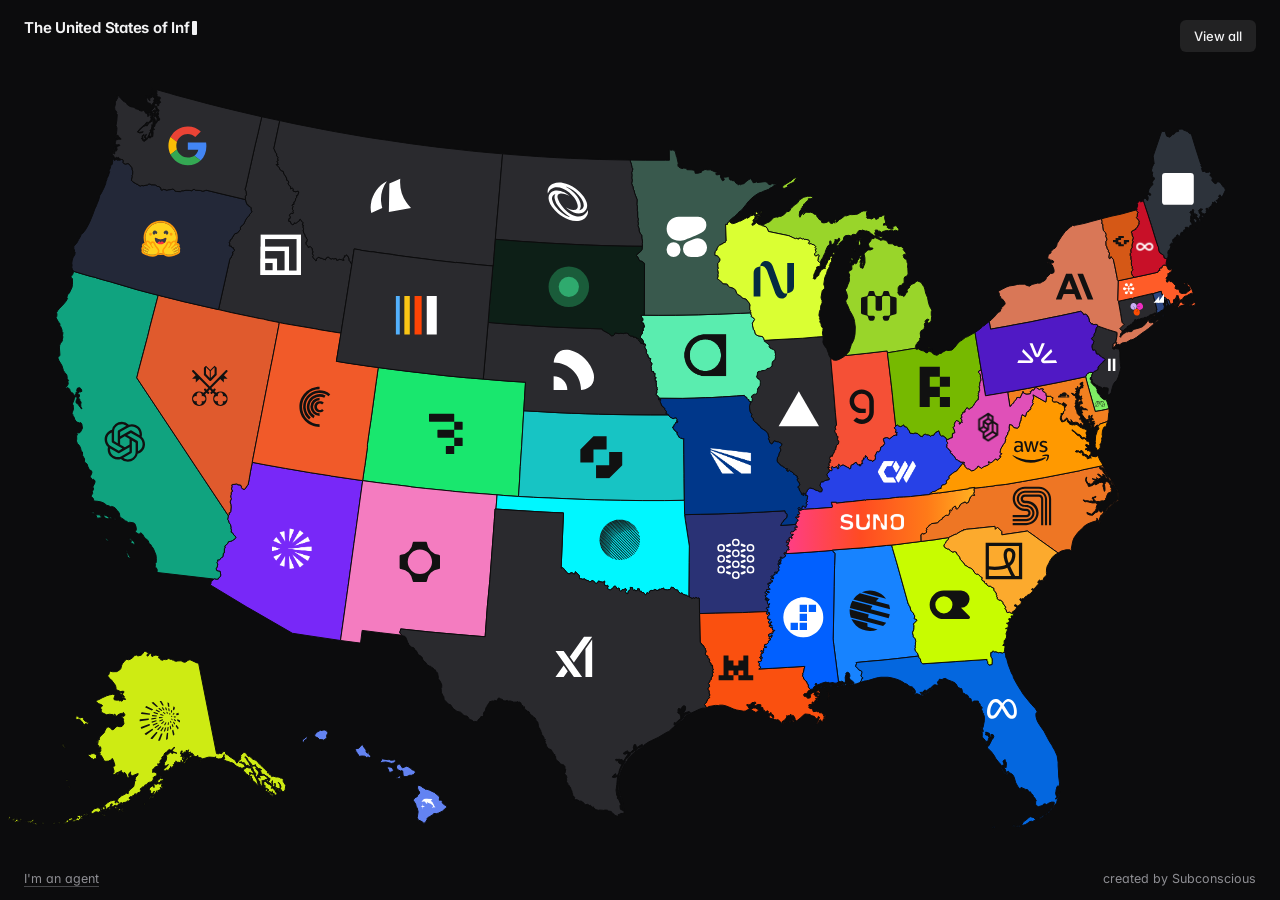
==== commit 7f620606: "Open agents.md as a page; make "I'm an agent" a plain link Co-Authored-By: Claude Opus 5.5 <noreply@" ====
--- a/index.html
+++ b/index.html
@@ -40,7 +40,7 @@
   <link rel="preconnect" href="https://fonts.googleapis.com">
   <link rel="preconnect" href="https://fonts.gstatic.com" crossorigin>
   <link href="https://fonts.googleapis.com/css2?family=Inter:wght@400;500;600&display=swap" rel="stylesheet">
-  <link rel="stylesheet" href="styles.css?v=29">
+  <link rel="stylesheet" href="styles.css?v=30">
 </head>
 <body>
   <header class="top">
@@ -180,7 +180,7 @@
     </div>
   </div>
 
-  <a class="agent-link" href="agents.md" title="All 50 matches as Markdown">I'm an agent</a>
+  <a class="agent-link" href="agents.html" title="All 50 matches as Markdown">I'm an agent</a>
   <a class="credit" href="https://subconscious.dev" target="_blank" rel="noopener">created by Subconscious</a>
 
   <script type="module" src="app.js?v=30"></script>
--- a/styles.css
+++ b/styles.css
@@ -209,21 +209,19 @@
 .agent-link {
   position: fixed;
   left: var(--gutter);
-  bottom: calc(10px + env(safe-area-inset-bottom));
+  bottom: calc(14px + env(safe-area-inset-bottom));
   z-index: 5;
-  padding: 4px 10px;
-  border-radius: 999px;
-  background: color-mix(in srgb, var(--fg) 8%, transparent);
   font-size: 12.5px;
   color: var(--muted);
-  text-decoration: none;
-  transition: color 150ms ease, background-color 150ms ease, transform 140ms var(--ease-out);
+  text-decoration: underline;
+  text-decoration-color: color-mix(in srgb, var(--muted) 45%, transparent);
+  text-underline-offset: 3px;
+  transition: color 150ms ease;
 }
 @media (hover: hover) and (pointer: fine) {
-  .agent-link:hover { color: var(--fg); background: color-mix(in srgb, var(--fg) 14%, transparent); }
-}
-.agent-link:active { transform: scale(0.97); }
-.agent-link:focus-visible { outline: 2px solid var(--fg); outline-offset: 2px; }
+  .agent-link:hover { color: var(--fg); }
+}
+.agent-link:focus-visible { outline: 2px solid var(--fg); outline-offset: 3px; border-radius: 4px; }
 
 /* ---------- map ---------- */
 
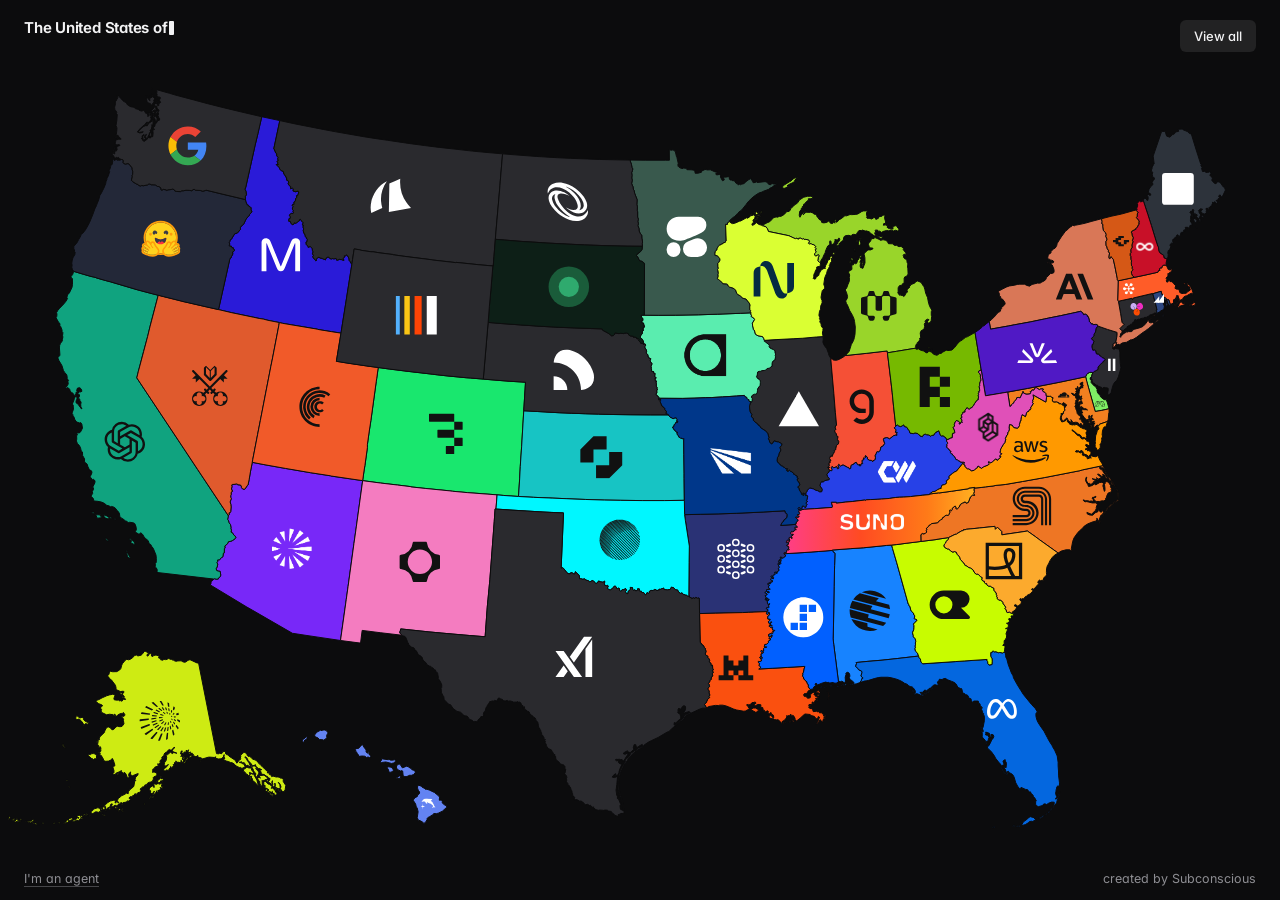
==== commit f8bbe2a8: "Replace OpenScale with Makora in Idaho Co-Authored-By: Claude Opus 5.5 <noreply@anthropic.com>" ====
--- a/index.html
+++ b/index.html
@@ -35,7 +35,7 @@
   <link rel="sitemap" type="application/xml" href="sitemap.xml">
 
   <!-- jsonld:start -->
-  <script type="application/ld+json">{"@context":"https://schema.org","@graph":[{"@type":"WebSite","@id":"https://subconscious-systems.github.io/united-states-of-inference/#website","url":"https://subconscious-systems.github.io/united-states-of-inference/","name":"The United States of Inference","description":"There are so many inference providers. How do you tell them apart? A map that gives each of 50 AI inference providers the US state it is most like (not where it is based), with what makes each one different.","inLanguage":"en","publisher":{"@id":"https://subconscious.dev/#org"}},{"@type":"Organization","@id":"https://subconscious.dev/#org","name":"Subconscious","url":"https://subconscious.dev"},{"@type":"ItemList","@id":"https://subconscious-systems.github.io/united-states-of-inference/#providers","name":"AI inference providers by US state","numberOfItems":50,"itemListElement":[{"@type":"ListItem","position":1,"url":"https://subconscious-systems.github.io/united-states-of-inference/#alabama","item":{"@type":"Organization","name":"Moonshot AI","url":"https://www.moonshot.ai","description":"Beijing lab behind Kimi and the open-weight Kimi K models. Kimi K3 is an open-weight ~2.8T-param MoE, among the largest open models you can download. 1M-token context, aimed at long documents and agent work. Kimi models are a common pick for agentic coding on other hosts too","areaServed":"Alabama"},"name":"Alabama: Moonshot AI","description":"Huntsville engineers designed the Saturn V that carried Americans to the moon, which makes Rocket City the obvious home for a lab named after the trip."},{"@type":"ListItem","position":2,"url":"https://subconscious-systems.github.io/united-states-of-inference/#alaska","item":{"@type":"Organization","name":"Crusoe","url":"https://www.crusoe.ai","description":"Vertically integrated AI cloud, from energy to managed inference. Owns the whole stack: power generation, data centers, GPUs and the inference API. Builds next to stranded and renewable energy, including the 1.2 GW Abilene Stargate campus. Managed Inference sits on capacity it controls end to end, not rented GPUs","areaServed":"Alaska"},"name":"Alaska: Crusoe","description":"Alaska is oil rigs and off-grid cabins at the end of the road, and Crusoe got its start running GPUs on gas that oil wells used to burn off."},{"@type":"ListItem","position":3,"url":"https://subconscious-systems.github.io/united-states-of-inference/#arizona","item":{"@type":"Organization","name":"General Compute","url":"https://www.generalcompute.com","description":"Inference cloud running on ASICs instead of GPUs. Serves models on SambaNova ASICs instead of GPUs. Pitches speed and cost that come from the chip, not from GPU tuning","areaServed":"Arizona"},"name":"Arizona: General Compute","description":"The desert once known for cactus now builds chip fabs, and General Compute runs inference on custom ASICs with no GPU in sight."},{"@type":"ListItem","position":4,"url":"https://subconscious-systems.github.io/united-states-of-inference/#arkansas","item":{"@type":"Organization","name":"DeepInfra","url":"https://deepinfra.com","description":"Low-cost serverless API for open-source models. Among the lowest per-token prices for popular open models. Huge catalog: text, embeddings, image and speech models behind one OpenAI-compatible API. Simple pay-as-you-go, no commitments","areaServed":"Arkansas"},"name":"Arkansas: DeepInfra","description":"Walmart started in Arkansas on the promise of everyday low prices, and DeepInfra brings that energy to open models with a giant catalog and no minimums."},{"@type":"ListItem","position":5,"url":"https://subconscious-systems.github.io/united-states-of-inference/#california","item":{"@type":"Organization","name":"OpenAI","url":"https://openai.com","description":"Frontier lab behind the GPT models, ChatGPT and the OpenAI API. Serves its own frontier models: GPT, reasoning models, image, audio and realtime voice. The OpenAI API format is the one most other providers copy. The only first-party home for the newest GPT models","areaServed":"California"},"name":"California: OpenAI","description":"Most of what feels normal today got tried in California first. ChatGPT is how most of the world met AI."},{"@type":"ListItem","position":6,"url":"https://subconscious-systems.github.io/united-states-of-inference/#colorado","item":{"@type":"Organization","name":"Baseten","url":"https://www.baseten.co","description":"Inference platform for serving open-source and custom models. Built for production: dedicated deployments of your own or open models with autoscaling. Truss packaging and its own inference stack tuned per model. Runs across multiple clouds so capacity follows demand","areaServed":"Colorado"},"name":"Colorado: Baseten","description":"Every fourteener climb starts at base camp, and so does a lot of AI headed for production."},{"@type":"ListItem","position":7,"url":"https://subconscious-systems.github.io/united-states-of-inference/#connecticut","item":{"@type":"Organization","name":"Together AI","url":"https://www.together.ai","description":"AI native cloud for open-model inference, fine-tuning and GPUs. Research-driven: home of FlashAttention, with Tri Dao as chief scientist. Serverless, dedicated, fine-tuning and raw GPU clusters in one place. A broad catalog of open models, often added on release day","areaServed":"Connecticut"},"name":"Connecticut: Together AI","description":"Hartford got rich getting everyone to pool their risk. Together started out as a decentralized cloud pooling GPUs."},{"@type":"ListItem","position":8,"url":"https://subconscious-systems.github.io/united-states-of-inference/#delaware","item":{"@type":"Organization","name":"Modal","url":"https://modal.com","description":"Serverless GPU cloud for running AI inference and sandboxes. Run arbitrary Python on GPUs, not just a fixed model menu. Containers cold-start in seconds and scale to zero. Sandboxes for running agent-generated code are a big part of the business","areaServed":"Delaware"},"name":"Delaware: Modal","description":"Over a million companies call Delaware home without ever setting foot there. Modal runs your code on GPUs without you ever setting foot on a server."},{"@type":"ListItem","position":9,"url":"https://subconscious-systems.github.io/united-states-of-inference/#florida","item":{"@type":"Organization","name":"Meta","url":"https://www.meta.com","description":"Meta Superintelligence Labs serving Muse models; maker of Llama. Made the Llama family, which kicked off the open-weight model wave. Now serves Muse models from Meta Superintelligence Labs via the Meta Model API. Muse Spark Open is an 816B-param open-weight MoE (42B active)","areaServed":"Florida"},"name":"Florida: Meta","description":"Nobody can predict Florida Man or Meta: Llama one year, Muse the next, a retired API in between. Your grandma probably thinks Muse is cute."},{"@type":"ListItem","position":10,"url":"https://subconscious-systems.github.io/united-states-of-inference/#georgia","item":{"@type":"Organization","name":"OpenRouter","url":"https://openrouter.ai","description":"Unified API routing requests across hundreds of LLMs. One API and one bill for hundreds of models from dozens of providers. Routes each request to a provider by price, speed or uptime, with automatic fallback. Its public usage rankings are a de facto leaderboard for what developers actually use","areaServed":"Georgia"},"name":"Georgia: OpenRouter","description":"Atlanta’s Hartsfield-Jackson is the busiest airport in the country, and OpenRouter is where the AI industry changes planes."},{"@type":"ListItem","position":11,"url":"https://subconscious-systems.github.io/united-states-of-inference/#hawaii","item":{"@type":"Organization","name":"Dolphin","url":"https://dphn.ai","description":"Uncensored Dolphin models served on a network of distributed consumer GPUs. Serves the uncensored Dolphin models. Runs on a decentralized network of idle consumer GPUs instead of data centers","areaServed":"Hawaii"},"name":"Hawaii: Dolphin","description":"Hawaii’s spinner dolphins swim wherever they want. Dolphin’s models say whatever they want, running on home GPUs scattered across a network."},{"@type":"ListItem","position":12,"url":"https://subconscious-systems.github.io/united-states-of-inference/#idaho","item":{"@type":"Organization","name":"OpenScale","url":"https://openscale.so","description":"Cheap, fast API for DeepSeek V4.1 Flash and GLM open models. Narrow menu, low prices: DeepSeek V4.1 Flash and GLM models. DeepSeek V4.1 Flash at $0.06/M input on promo, at 200+ tok/s. Speaks both the OpenAI and Anthropic API formats","areaServed":"Idaho"},"name":"Idaho: OpenScale","description":"Idaho grows cheap potatoes by the ton. OpenScale serves cheap tokens by the million."},{"@type":"ListItem","position":13,"url":"https://subconscious-systems.github.io/united-states-of-inference/#illinois","item":{"@type":"Organization","name":"Vercel AI Gateway","url":"https://vercel.com/ai-gateway","description":"Vercel's single API gateway to hundreds of AI models. A gateway, not a host: one key for hundreds of models across providers. No markup on tokens, even with your own keys. Built into the Vercel AI SDK, with automatic failover between providers","areaServed":"Illinois"},"name":"Illinois: Vercel AI Gateway","description":"Every trip across America seems to connect through O’Hare. Every model call can connect through Vercel."},{"@type":"ListItem","position":14,"url":"https://subconscious-systems.github.io/united-states-of-inference/#indiana","item":{"@type":"Organization","name":"Groq","url":"https://groq.com","description":"Inference neocloud built on LPU and NVIDIA hardware. Runs models on its own LPU chips, built for low-latency token generation. Known for very high tokens per second on open models. Licensed its tech to Nvidia in a ~$20B deal and runs 13 data centers","areaServed":"Indiana"},"name":"Indiana: Groq","description":"Built for tight, predictable latency, Groq belongs at the Indy 500, where the winning car holds its line for 500 miles."},{"@type":"ListItem","position":15,"url":"https://subconscious-systems.github.io/united-states-of-inference/#iowa","item":{"@type":"Organization","name":"Wafer","url":"https://www.wafer.ai","description":"Fast inference for open models. Offers a flat-rate plan (Wafer Pass) as well as per-token pricing. Fast open-model inference on NVIDIA B300s","areaServed":"Iowa"},"name":"Iowa: Wafer","description":"Iowa farmers brag about bushels per acre, and Wafer brags about tokens per second on the same weights everyone else runs."},{"@type":"ListItem","position":16,"url":"https://subconscious-systems.github.io/united-states-of-inference/#kansas","item":{"@type":"Organization","name":"Inception","url":"https://www.inceptionlabs.ai","description":"Diffusion LLMs (Mercury) generating tokens in parallel. Diffusion LLMs: Mercury writes many tokens in parallel instead of one at a time. That makes it several times faster than same-size autoregressive models. Mercury was the first commercial diffusion LLM","areaServed":"Kansas"},"name":"Kansas: Inception","description":"A Kansas tornado turns a whole farm into noise in seconds. Mercury runs it in reverse: noise in, a whole answer out."},{"@type":"ListItem","position":17,"url":"https://subconscious-systems.github.io/united-states-of-inference/#kentucky","item":{"@type":"Organization","name":"CoreWeave","url":"https://www.coreweave.com","description":"AI cloud built on NVIDIA GPU clusters, with open-model serving through W&B Inference. The GPU cloud the big labs rent: huge NVIDIA clusters built for AI. Serves open models through W&B Inference, from the Weights & Biases acquisition. Training, tracking and inference in one place","areaServed":"Kentucky"},"name":"Kentucky: CoreWeave","description":"Fort Knox guards the nation’s gold reserve, and CoreWeave guards the GPU reserve the biggest AI labs rent from."},{"@type":"ListItem","position":18,"url":"https://subconscious-systems.github.io/united-states-of-inference/#louisiana","item":{"@type":"Organization","name":"Mistral","url":"https://mistral.ai","description":"Paris lab building open-weight models and sovereign AI infrastructure. Europe's leading lab, with open weights under Apache 2.0. Mistral Large 3 is a 675B-param open MoE. Sells sovereign deployments for governments and companies that need data to stay local","areaServed":"Louisiana"},"name":"Louisiana: Mistral","description":"Louisiana still speaks a little French, and so does Europe’s frontier lab."},{"@type":"ListItem","position":19,"url":"https://subconscious-systems.github.io/united-states-of-inference/#maine","item":{"@type":"Organization","name":"Thinking Machines","url":"https://thinkingmachines.ai","description":"Mira Murati’s research lab; Tinker API for fine-tuning and serving open models. Fine-tune open models with Tinker, then run inference on them in the same place. You write the training loop, Tinker handles the distributed GPUs. Research lab from former OpenAI CTO Mira Murati","areaServed":"Maine"},"name":"Maine: Thinking Machines","description":"Mainers fix their own boats, plows and roofs. Thinking Machines built Tinker so you can fix up your own model without touching a GPU."},{"@type":"ListItem","position":20,"url":"https://subconscious-systems.github.io/united-states-of-inference/#maryland","item":{"@type":"Organization","name":"Cloudflare Workers AI","url":"https://www.cloudflare.com/developer-platform/products/workers-ai/","description":"Serverless GPU inference on Cloudflare's global edge network. Inference runs on GPUs spread across 180+ cities, close to users. Called from Workers, so the model sits next to your app logic. Pairs with Cloudflare's AI Gateway and Vectorize for caching and retrieval","areaServed":"Maryland"},"name":"Maryland: Cloudflare Workers AI","description":"The NSA lives in Maryland. So does the company that sits in front of a big chunk of the internet."},{"@type":"ListItem","position":21,"url":"https://subconscious-systems.github.io/united-states-of-inference/#massachusetts","item":{"@type":"Organization","name":"Subconscious","url":"https://www.subconscious.dev","description":"Inference for long-running agents with 200k+ token sessions. Excellent for coding and cybersecurity tasks. Marathon versions of GLM-5.3 and DeepSeek V4.1 tuned for long agent runs","areaServed":"Massachusetts"},"name":"Massachusetts: Subconscious","description":"Home of the oldest modern marathon, the Boston Marathon. Subconscious builds Marathon models that keep agents going for hours."},{"@type":"ListItem","position":22,"url":"https://subconscious-systems.github.io/united-states-of-inference/#michigan","item":{"@type":"Organization","name":"Morph","url":"https://morphllm.com","description":"Fast Apply code-edit models and inference for coding agents. Specialized models for coding agents, not general chat. Fast Apply merges LLM code edits at 4,500+ tok/s. Also offers WarpGrep code search and Compact context tools","areaServed":"Michigan"},"name":"Michigan: Morph","description":"Michigan gave the world the moving assembly line, where each specialist does one job at blistering speed, and Morph applies that idea to code edits."},{"@type":"ListItem","position":23,"url":"https://subconscious-systems.github.io/united-states-of-inference/#minnesota","item":{"@type":"Organization","name":"Cohere","url":"https://cohere.com","description":"Enterprise and sovereign AI models (Command) and the North platform. Enterprise-first: models built for retrieval, tool use and business data. Deploys privately in your cloud or on-prem, including sovereign setups. Its Embed and Rerank models are widely used in search pipelines","areaServed":"Minnesota"},"name":"Minnesota: Cohere","description":"Minnesota is where Target, 3M and General Mills keep their headquarters, a polite drive from Canada. Cohere is the Toronto lab that builds AI for companies exactly like them."},{"@type":"ListItem","position":24,"url":"https://subconscious-systems.github.io/united-states-of-inference/#mississippi","item":{"@type":"Organization","name":"StepFun","url":"https://stepfun.ai","description":"Shanghai lab building the Step family of foundation models. Step models from a Shanghai lab, strong on multimodal and reasoning. Served through the StepFun Open Platform","areaServed":"Mississippi"},"name":"Mississippi: StepFun","description":"The Ole Miss Rebels love picking fights with bigger SEC programs. StepFun is a startup picking fights with China’s tech giants."},{"@type":"ListItem","position":25,"url":"https://subconscious-systems.github.io/united-states-of-inference/#missouri","item":{"@type":"Organization","name":"Infron","url":"https://infron.ai","description":"Unified API gateway to hundreds of AI models. Provider routing picks which host serves each request. Passes through provider pricing with no markup, and supports your own keys","areaServed":"Missouri"},"name":"Missouri: Infron","description":"St. Louis has the Gateway to the West. Infron is a gateway to 400+ models."},{"@type":"ListItem","position":26,"url":"https://subconscious-systems.github.io/united-states-of-inference/#montana","item":{"@type":"Organization","name":"Armada","url":"https://www.armada.ai","description":"Containerized edge data centers for AI where data is generated. Inference at the edge: containerized data centers shipped to where data is created. Built for remote sites like energy fields, defense and mining with little or no connectivity","areaServed":"Montana"},"name":"Montana: Armada","description":"Montana has ranches a hundred miles from the nearest data center. Armada ships the data center to the ranch."},{"@type":"ListItem","position":27,"url":"https://subconscious-systems.github.io/united-states-of-inference/#nebraska","item":{"@type":"Organization","name":"Parasail","url":"https://www.parasail.io","description":"Pay-per-token inference cloud for open models. Owns no GPUs: rents across providers and passes on the savings. Pay-per-token open models plus dedicated deployments. Founded by Groq and Mythic veterans","areaServed":"Nebraska"},"name":"Nebraska: Parasail","description":"Warren Buffett got rich in Omaha buying what everyone else overlooked, and Parasail turns overlooked GPU capacity into cheap batch inference."},{"@type":"ListItem","position":28,"url":"https://subconscious-systems.github.io/united-states-of-inference/#nevada","item":{"@type":"Organization","name":"Venice","url":"https://venice.ai","description":"Private, uncensored AI platform on open-source models. Privacy-first: no stored conversations. Uncensored open models for text, images and video. Stake the VVV token to get API access instead of paying per token","areaServed":"Nevada"},"name":"Nevada: Venice","description":"What happens in Vegas stays in Vegas, and Venice runs uncensored models without keeping your conversations."},{"@type":"ListItem","position":29,"url":"https://subconscious-systems.github.io/united-states-of-inference/#new-hampshire","item":{"@type":"Organization","name":"Refuseless","url":"https://refuseless.com","description":"API for uncensored, abliterated open models. Abliterated open models with refusals removed. Drop-in OpenAI-compatible API, supported in LiteLLM","areaServed":"New Hampshire"},"name":"New Hampshire: Refuseless","description":"New Hampshire stamps Live Free or Die on every license plate, and Refuseless builds models that follow the motto."},{"@type":"ListItem","position":30,"url":"https://subconscious-systems.github.io/united-states-of-inference/#new-jersey","item":{"@type":"Organization","name":"ElevenLabs","url":"https://elevenlabs.io","description":"Voice AI: text-to-speech, speech-to-text and voice agents. Voice, not text: lifelike text-to-speech, speech-to-text and voice agents. 17,500+ voices in 90+ languages, plus voice cloning. A top choice for realtime voice agents","areaServed":"New Jersey"},"name":"New Jersey: ElevenLabs","description":"Edison recorded the first human voice in Menlo Park. ElevenLabs can now fake yours."},{"@type":"ListItem","position":31,"url":"https://subconscious-systems.github.io/united-states-of-inference/#new-mexico","item":{"@type":"Organization","name":"fal","url":"https://fal.ai","description":"Inference platform for generative media: image, video and audio models. Generative media only: images, video, audio and 3D. 1,000+ media models, often available the day they launch. Its own inference engine tuned for diffusion models","areaServed":"New Mexico"},"name":"New Mexico: fal","description":"Santa Fe is one of the biggest art markets in the country and Albuquerque keeps film crews busy, a fitting home for fal and its thousand-plus generative media models."},{"@type":"ListItem","position":32,"url":"https://subconscious-systems.github.io/united-states-of-inference/#new-york","item":{"@type":"Organization","name":"Anthropic","url":"https://www.anthropic.com","description":"AI safety lab building the Claude model family. Serves the Claude models: Opus, Sonnet and Haiku. Known for coding and agentic work; Claude Code runs on it. Also available through Amazon Bedrock and Google Vertex AI","areaServed":"New York"},"name":"New York: Anthropic","description":"New York runs on enterprise contracts, from Wall Street banks to Midtown law firms. Anthropic makes most of its money selling Claude to businesses like them."},{"@type":"ListItem","position":33,"url":"https://subconscious-systems.github.io/united-states-of-inference/#north-carolina","item":{"@type":"Organization","name":"SambaNova","url":"https://sambanova.ai","description":"Fast inference on custom RDU chips. Runs models on its own RDU dataflow chips, not GPUs. Fits very large models like full DeepSeek on few machines. Fast open-model inference through SambaNova Cloud","areaServed":"North Carolina"},"name":"North Carolina: SambaNova","description":"NASCAR country loves heavy machines moving at absurd speed, and SambaNova pushes giant open models fast on its own dataflow chips."},{"@type":"ListItem","position":34,"url":"https://subconscious-systems.github.io/united-states-of-inference/#north-dakota","item":{"@type":"Organization","name":"Boundless","url":"https://boundless.network","description":"Reserved, tuned inference capacity for open models. Reserved, tuned capacity for open models rather than shared serverless. Runs on a ~4,000-GPU distributed network repurposed from zero-knowledge proving","areaServed":"North Dakota"},"name":"North Dakota: Boundless","description":"The prairie runs to the horizon in every direction, and Boundless tunes reserved capacity so you never hit the edge."},{"@type":"ListItem","position":35,"url":"https://subconscious-systems.github.io/united-states-of-inference/#ohio","item":{"@type":"Organization","name":"RunInfra","url":"https://runinfra.ai","description":"Agent that benchmarks and deploys open-model inference stacks. An agent picks the stack: it benchmarks engines and configs, then deploys the winner. OpenAI- and Anthropic-compatible APIs with simple $1 credits","areaServed":"Ohio"},"name":"Ohio: RunInfra","description":"The Wright brothers tested 200 wing designs in their Dayton bike shop before they ever left the ground. RunInfra tests your serving setup before it ships."},{"@type":"ListItem","position":36,"url":"https://subconscious-systems.github.io/united-states-of-inference/#oklahoma","item":{"@type":"Organization","name":"Particle.AI","url":"https://particle.ai","description":"Low-cost inference for open-weight models with 1M-token context. Particle-1, post-trained from DeepSeek V4.1 Flash, with 1M-token context. Cheap: $0.25/M input and $1.00/M output","areaServed":"Oklahoma"},"name":"Oklahoma: Particle.AI","description":"Oklahoma City invented the shopping cart so you could haul more for less effort. Particle hauls a million tokens for a quarter."},{"@type":"ListItem","position":37,"url":"https://subconscious-systems.github.io/united-states-of-inference/#oregon","item":{"@type":"Organization","name":"Hugging Face","url":"https://huggingface.co","description":"Open-source model hub with routed inference providers. Home of open models: the Hub hosts nearly every open-weight release. Inference Providers routes one API to many partner hosts. Pick a model on the Hub and run it there in a click","areaServed":"Oregon"},"name":"Oregon: Hugging Face","description":"Portland’s motto is Keep Portland Weird, and Hugging Face is the open-source town square where AI’s weirdest projects live."},{"@type":"ListItem","position":38,"url":"https://subconscious-systems.github.io/united-states-of-inference/#pennsylvania","item":{"@type":"Organization","name":"Fireworks AI","url":"https://fireworks.ai","description":"Inference and fine-tuning platform for open models. Built by the team behind PyTorch at Meta. Its own serving engine for fast open-model inference. Fine-tune, then serve the result on the same platform","areaServed":"Pennsylvania"},"name":"Pennsylvania: Fireworks AI","description":"Philadelphia lit up the first Fourth of July with fireworks in 1777. They’ve been the main event ever since."},{"@type":"ListItem","position":39,"url":"https://subconscious-systems.github.io/united-states-of-inference/#rhode-island","item":{"@type":"Organization","name":"Sail Research","url":"https://www.sailresearch.com","description":"Open-model API with completion windows that trade latency for lower prices. Completion windows: wait longer, pay less. Built for batch and latency-tolerant work like evals and data pipelines","areaServed":"Rhode Island"},"name":"Rhode Island: Sail Research","description":"Newport is America’s sailing capital, and Sail lets you pick a completion window and pay up to 85% less for waiting on the wind."},{"@type":"ListItem","position":40,"url":"https://subconscious-systems.github.io/united-states-of-inference/#south-carolina","item":{"@type":"Organization","name":"Relace","url":"https://relace.ai","description":"Open-model inference and apply models for coding agents. Models made for coding agents: apply, embeddings and reranking. Turns an LLM's edit into a merged file quickly and reliably","areaServed":"South Carolina"},"name":"South Carolina: Relace","description":"South Carolina’s beaches exist for relaxing, and Relace keeps inference cheap enough that you can."},{"@type":"ListItem","position":41,"url":"https://subconscious-systems.github.io/united-states-of-inference/#south-dakota","item":{"@type":"Organization","name":"Luminal","url":"https://luminal.com","description":"ML compiler that turns models into optimized native GPU and ASIC code. A compiler, not just a host: turns models into optimized native GPU and ASIC code. Open source, written in Rust (Apache 2.0)","areaServed":"South Dakota"},"name":"South Dakota: Luminal","description":"Mount Rushmore carved four presidents straight into granite, and Luminal compiles models straight into native GPU code."},{"@type":"ListItem","position":42,"url":"https://subconscious-systems.github.io/united-states-of-inference/#tennessee","item":{"@type":"Organization","name":"Suno","url":"https://suno.com","description":"AI music generation from text prompts. Music, not text: full songs with vocals from a prompt. The best-known AI music generator","areaServed":"Tennessee"},"name":"Tennessee: Suno","description":"Nashville has a songwriter on every barstool. Suno has one in every browser tab."},{"@type":"ListItem","position":43,"url":"https://subconscious-systems.github.io/united-states-of-inference/#texas","item":{"@type":"Organization","name":"xAI","url":"https://x.ai","description":"AI lab behind the Grok models, now part of SpaceX. Serves the Grok models, with live data from X. Trains on Colossus in Memphis, one of the largest GPU clusters. Part of SpaceX since February 2026","areaServed":"Texas"},"name":"Texas: xAI","description":"Everything is bigger in Texas, opinions included, and xAI is the lab that does things its own way and dares you to object."},{"@type":"ListItem","position":44,"url":"https://subconscious-systems.github.io/united-states-of-inference/#utah","item":{"@type":"Organization","name":"Cerebras","url":"https://www.cerebras.ai","description":"Wafer-scale chips powering very fast inference. Wafer-scale chips: one processor the size of a whole wafer. Among the fastest tokens per second for open models. Keeps model weights in on-chip memory, avoiding the GPU memory bottleneck","areaServed":"Utah"},"name":"Utah: Cerebras","description":"Land speed records get set on the Bonneville Salt Flats, and Cerebras posts the fastest published output speed of any public host."},{"@type":"ListItem","position":45,"url":"https://subconscious-systems.github.io/united-states-of-inference/#vermont","item":{"@type":"Organization","name":"GMI Cloud","url":"https://www.gmicloud.ai","description":"GPU cloud offering serverless inference and dedicated clusters. Owns GPU infrastructure in the US and Asia-Pacific, a rare mix. Same provider for serverless inference and reserved clusters","areaServed":"Vermont"},"name":"Vermont: GMI Cloud","description":"Vermonters grow their own food and fix their own trucks. GMI Cloud owns the GPUs it runs on."},{"@type":"ListItem","position":46,"url":"https://subconscious-systems.github.io/united-states-of-inference/#virginia","item":{"@type":"Organization","name":"Amazon Bedrock","url":"https://aws.amazon.com/bedrock/","description":"AWS managed service for foundation models and agents. Models from many labs inside your AWS account and its security rules. Claude, Llama, Mistral and Amazon Nova behind one AWS API. Adds Guardrails, Knowledge Bases and AgentCore for enterprise apps","areaServed":"Virginia"},"name":"Virginia: Amazon Bedrock","description":"Virginia is for lovers. It’s also for defense contractors and US-East-1. Amazon Bedrock embodies this great state."},{"@type":"ListItem","position":47,"url":"https://subconscious-systems.github.io/united-states-of-inference/#washington","item":{"@type":"Organization","name":"Google","url":"https://ai.google.dev","description":"Google's Gemini API and Vertex AI model serving. Runs on its own TPUs, not NVIDIA GPUs. Serves Gemini and the open Gemma models. Long context, plus native image, audio and video input","areaServed":"Washington"},"name":"Washington: Google","description":"Seattle grows tech giants the way it grows moss. Google wrote the Transformer paper that every model on this map is built on."},{"@type":"ListItem","position":48,"url":"https://subconscious-systems.github.io/united-states-of-inference/#west-virginia","item":{"@type":"Organization","name":"TypeSafe AI","url":"https://typesafe.ai","description":"Decision models for software that report calibrated confidence. Decision models that report calibrated confidence, not just answers. Built for software that needs to know when to trust a model's call","areaServed":"West Virginia"},"name":"West Virginia: TypeSafe AI","description":"Jevons noticed that making coal cheaper to burn only made the world burn more of it, and West Virginia dug plenty. TypeSafe named its first model Jev, making the same bet on decisions."},{"@type":"ListItem","position":49,"url":"https://subconscious-systems.github.io/united-states-of-inference/#wisconsin","item":{"@type":"Organization","name":"Nebius","url":"https://nebius.com","description":"Full-stack AI cloud with GPU clusters and Token Factory inference. Designs its own servers and runs its own data centers in Europe and the US. Listed on Nasdaq (NBIS) after spinning out of Yandex. Serve open models or your own fine-tunes on dedicated capacity","areaServed":"Wisconsin"},"name":"Wisconsin: Nebius","description":"Wisconsin was built by European immigrants who showed up and got to work, and Nebius is the Amsterdam neocloud doing the same in American AI."},{"@type":"ListItem","position":50,"url":"https://subconscious-systems.github.io/united-states-of-inference/#wyoming","item":{"@type":"Organization","name":"Inference.net","url":"https://inference.net","description":"Inference infrastructure and custom model training for AI-native teams. Cheap batch inference on spare GPU capacity. Trains custom models for AI-native teams, then serves them. Started as Kuzco, a distributed GPU network","areaServed":"Wyoming"},"name":"Wyoming: Inference.net","description":"With the smallest population in the country, Wyoming has room to spare, and Inference.net runs batch jobs on spare GPU capacity."}]}]}</script>
+  <script type="application/ld+json">{"@context":"https://schema.org","@graph":[{"@type":"WebSite","@id":"https://subconscious-systems.github.io/united-states-of-inference/#website","url":"https://subconscious-systems.github.io/united-states-of-inference/","name":"The United States of Inference","description":"There are so many inference providers. How do you tell them apart? A map that gives each of 50 AI inference providers the US state it is most like (not where it is based), with what makes each one different.","inLanguage":"en","publisher":{"@id":"https://subconscious.dev/#org"}},{"@type":"Organization","@id":"https://subconscious.dev/#org","name":"Subconscious","url":"https://subconscious.dev"},{"@type":"ItemList","@id":"https://subconscious-systems.github.io/united-states-of-inference/#providers","name":"AI inference providers by US state","numberOfItems":50,"itemListElement":[{"@type":"ListItem","position":1,"url":"https://subconscious-systems.github.io/united-states-of-inference/#alabama","item":{"@type":"Organization","name":"Moonshot AI","url":"https://www.moonshot.ai","description":"Beijing lab behind Kimi and the open-weight Kimi K models. Kimi K3 is an open-weight ~2.8T-param MoE, among the largest open models you can download. 1M-token context, aimed at long documents and agent work. Kimi models are a common pick for agentic coding on other hosts too","areaServed":"Alabama"},"name":"Alabama: Moonshot AI","description":"Huntsville engineers designed the Saturn V that carried Americans to the moon, which makes Rocket City the obvious home for a lab named after the trip."},{"@type":"ListItem","position":2,"url":"https://subconscious-systems.github.io/united-states-of-inference/#alaska","item":{"@type":"Organization","name":"Crusoe","url":"https://www.crusoe.ai","description":"Vertically integrated AI cloud, from energy to managed inference. Owns the whole stack: power generation, data centers, GPUs and the inference API. Builds next to stranded and renewable energy, including the 1.2 GW Abilene Stargate campus. Managed Inference sits on capacity it controls end to end, not rented GPUs","areaServed":"Alaska"},"name":"Alaska: Crusoe","description":"Alaska is oil rigs and off-grid cabins at the end of the road, and Crusoe got its start running GPUs on gas that oil wells used to burn off."},{"@type":"ListItem","position":3,"url":"https://subconscious-systems.github.io/united-states-of-inference/#arizona","item":{"@type":"Organization","name":"General Compute","url":"https://www.generalcompute.com","description":"Inference cloud running on ASICs instead of GPUs. Serves models on SambaNova ASICs instead of GPUs. Pitches speed and cost that come from the chip, not from GPU tuning","areaServed":"Arizona"},"name":"Arizona: General Compute","description":"The desert once known for cactus now builds chip fabs, and General Compute runs inference on custom ASICs with no GPU in sight."},{"@type":"ListItem","position":4,"url":"https://subconscious-systems.github.io/united-states-of-inference/#arkansas","item":{"@type":"Organization","name":"DeepInfra","url":"https://deepinfra.com","description":"Low-cost serverless API for open-source models. Among the lowest per-token prices for popular open models. Huge catalog: text, embeddings, image and speech models behind one OpenAI-compatible API. Simple pay-as-you-go, no commitments","areaServed":"Arkansas"},"name":"Arkansas: DeepInfra","description":"Walmart started in Arkansas on the promise of everyday low prices, and DeepInfra brings that energy to open models with a giant catalog and no minimums."},{"@type":"ListItem","position":5,"url":"https://subconscious-systems.github.io/united-states-of-inference/#california","item":{"@type":"Organization","name":"OpenAI","url":"https://openai.com","description":"Frontier lab behind the GPT models, ChatGPT and the OpenAI API. Serves its own frontier models: GPT, reasoning models, image, audio and realtime voice. The OpenAI API format is the one most other providers copy. The only first-party home for the newest GPT models","areaServed":"California"},"name":"California: OpenAI","description":"Most of what feels normal today got tried in California first. ChatGPT is how most of the world met AI."},{"@type":"ListItem","position":6,"url":"https://subconscious-systems.github.io/united-states-of-inference/#colorado","item":{"@type":"Organization","name":"Baseten","url":"https://www.baseten.co","description":"Inference platform for serving open-source and custom models. Built for production: dedicated deployments of your own or open models with autoscaling. Truss packaging and its own inference stack tuned per model. Runs across multiple clouds so capacity follows demand","areaServed":"Colorado"},"name":"Colorado: Baseten","description":"Every fourteener climb starts at base camp, and so does a lot of AI headed for production."},{"@type":"ListItem","position":7,"url":"https://subconscious-systems.github.io/united-states-of-inference/#connecticut","item":{"@type":"Organization","name":"Together AI","url":"https://www.together.ai","description":"AI native cloud for open-model inference, fine-tuning and GPUs. Research-driven: home of FlashAttention, with Tri Dao as chief scientist. Serverless, dedicated, fine-tuning and raw GPU clusters in one place. A broad catalog of open models, often added on release day","areaServed":"Connecticut"},"name":"Connecticut: Together AI","description":"Hartford got rich getting everyone to pool their risk. Together started out as a decentralized cloud pooling GPUs."},{"@type":"ListItem","position":8,"url":"https://subconscious-systems.github.io/united-states-of-inference/#delaware","item":{"@type":"Organization","name":"Modal","url":"https://modal.com","description":"Serverless GPU cloud for running AI inference and sandboxes. Run arbitrary Python on GPUs, not just a fixed model menu. Containers cold-start in seconds and scale to zero. Sandboxes for running agent-generated code are a big part of the business","areaServed":"Delaware"},"name":"Delaware: Modal","description":"Over a million companies call Delaware home without ever setting foot there. Modal runs your code on GPUs without you ever setting foot on a server."},{"@type":"ListItem","position":9,"url":"https://subconscious-systems.github.io/united-states-of-inference/#florida","item":{"@type":"Organization","name":"Meta","url":"https://www.meta.com","description":"Meta Superintelligence Labs serving Muse models; maker of Llama. Made the Llama family, which kicked off the open-weight model wave. Now serves Muse models from Meta Superintelligence Labs via the Meta Model API. Muse Spark Open is an 816B-param open-weight MoE (42B active)","areaServed":"Florida"},"name":"Florida: Meta","description":"Nobody can predict Florida Man or Meta: Llama one year, Muse the next, a retired API in between. Your grandma probably thinks Muse is cute."},{"@type":"ListItem","position":10,"url":"https://subconscious-systems.github.io/united-states-of-inference/#georgia","item":{"@type":"Organization","name":"OpenRouter","url":"https://openrouter.ai","description":"Unified API routing requests across hundreds of LLMs. One API and one bill for hundreds of models from dozens of providers. Routes each request to a provider by price, speed or uptime, with automatic fallback. Its public usage rankings are a de facto leaderboard for what developers actually use","areaServed":"Georgia"},"name":"Georgia: OpenRouter","description":"Atlanta’s Hartsfield-Jackson is the busiest airport in the country, and OpenRouter is where the AI industry changes planes."},{"@type":"ListItem","position":11,"url":"https://subconscious-systems.github.io/united-states-of-inference/#hawaii","item":{"@type":"Organization","name":"Dolphin","url":"https://dphn.ai","description":"Uncensored Dolphin models served on a network of distributed consumer GPUs. Serves the uncensored Dolphin models. Runs on a decentralized network of idle consumer GPUs instead of data centers","areaServed":"Hawaii"},"name":"Hawaii: Dolphin","description":"Hawaii’s spinner dolphins swim wherever they want. Dolphin’s models say whatever they want, running on home GPUs scattered across a network."},{"@type":"ListItem","position":12,"url":"https://subconscious-systems.github.io/united-states-of-inference/#idaho","item":{"@type":"Organization","name":"Makora","url":"https://www.makora.com","description":"Inference endpoints tuned by AI agents, down to the GPU kernels. Agents optimize every layer: routing, speculative decoding, vLLM/SGLang tuning and custom CUDA kernels. Claims the highest tokens per second per user, up to 5x faster than other providers. Runs on NVIDIA, AMD, Google TPU, AWS Trainium and more, with no hardware lock-in","areaServed":"Idaho"},"name":"Idaho: Makora","description":"Boise is home to Micron, which makes the memory stacked inside today’s GPUs. Makora’s agents rewrite the code running on those GPUs until it’s up to 5x faster."},{"@type":"ListItem","position":13,"url":"https://subconscious-systems.github.io/united-states-of-inference/#illinois","item":{"@type":"Organization","name":"Vercel AI Gateway","url":"https://vercel.com/ai-gateway","description":"Vercel's single API gateway to hundreds of AI models. A gateway, not a host: one key for hundreds of models across providers. No markup on tokens, even with your own keys. Built into the Vercel AI SDK, with automatic failover between providers","areaServed":"Illinois"},"name":"Illinois: Vercel AI Gateway","description":"Every trip across America seems to connect through O’Hare. Every model call can connect through Vercel."},{"@type":"ListItem","position":14,"url":"https://subconscious-systems.github.io/united-states-of-inference/#indiana","item":{"@type":"Organization","name":"Groq","url":"https://groq.com","description":"Inference neocloud built on LPU and NVIDIA hardware. Runs models on its own LPU chips, built for low-latency token generation. Known for very high tokens per second on open models. Licensed its tech to Nvidia in a ~$20B deal and runs 13 data centers","areaServed":"Indiana"},"name":"Indiana: Groq","description":"Built for tight, predictable latency, Groq belongs at the Indy 500, where the winning car holds its line for 500 miles."},{"@type":"ListItem","position":15,"url":"https://subconscious-systems.github.io/united-states-of-inference/#iowa","item":{"@type":"Organization","name":"Wafer","url":"https://www.wafer.ai","description":"Fast inference for open models. Offers a flat-rate plan (Wafer Pass) as well as per-token pricing. Fast open-model inference on NVIDIA B300s","areaServed":"Iowa"},"name":"Iowa: Wafer","description":"Iowa farmers brag about bushels per acre, and Wafer brags about tokens per second on the same weights everyone else runs."},{"@type":"ListItem","position":16,"url":"https://subconscious-systems.github.io/united-states-of-inference/#kansas","item":{"@type":"Organization","name":"Inception","url":"https://www.inceptionlabs.ai","description":"Diffusion LLMs (Mercury) generating tokens in parallel. Diffusion LLMs: Mercury writes many tokens in parallel instead of one at a time. That makes it several times faster than same-size autoregressive models. Mercury was the first commercial diffusion LLM","areaServed":"Kansas"},"name":"Kansas: Inception","description":"A Kansas tornado turns a whole farm into noise in seconds. Mercury runs it in reverse: noise in, a whole answer out."},{"@type":"ListItem","position":17,"url":"https://subconscious-systems.github.io/united-states-of-inference/#kentucky","item":{"@type":"Organization","name":"CoreWeave","url":"https://www.coreweave.com","description":"AI cloud built on NVIDIA GPU clusters, with open-model serving through W&B Inference. The GPU cloud the big labs rent: huge NVIDIA clusters built for AI. Serves open models through W&B Inference, from the Weights & Biases acquisition. Training, tracking and inference in one place","areaServed":"Kentucky"},"name":"Kentucky: CoreWeave","description":"Fort Knox guards the nation’s gold reserve, and CoreWeave guards the GPU reserve the biggest AI labs rent from."},{"@type":"ListItem","position":18,"url":"https://subconscious-systems.github.io/united-states-of-inference/#louisiana","item":{"@type":"Organization","name":"Mistral","url":"https://mistral.ai","description":"Paris lab building open-weight models and sovereign AI infrastructure. Europe's leading lab, with open weights under Apache 2.0. Mistral Large 3 is a 675B-param open MoE. Sells sovereign deployments for governments and companies that need data to stay local","areaServed":"Louisiana"},"name":"Louisiana: Mistral","description":"Louisiana still speaks a little French, and so does Europe’s frontier lab."},{"@type":"ListItem","position":19,"url":"https://subconscious-systems.github.io/united-states-of-inference/#maine","item":{"@type":"Organization","name":"Thinking Machines","url":"https://thinkingmachines.ai","description":"Mira Murati’s research lab; Tinker API for fine-tuning and serving open models. Fine-tune open models with Tinker, then run inference on them in the same place. You write the training loop, Tinker handles the distributed GPUs. Research lab from former OpenAI CTO Mira Murati","areaServed":"Maine"},"name":"Maine: Thinking Machines","description":"Mainers fix their own boats, plows and roofs. Thinking Machines built Tinker so you can fix up your own model without touching a GPU."},{"@type":"ListItem","position":20,"url":"https://subconscious-systems.github.io/united-states-of-inference/#maryland","item":{"@type":"Organization","name":"Cloudflare Workers AI","url":"https://www.cloudflare.com/developer-platform/products/workers-ai/","description":"Serverless GPU inference on Cloudflare's global edge network. Inference runs on GPUs spread across 180+ cities, close to users. Called from Workers, so the model sits next to your app logic. Pairs with Cloudflare's AI Gateway and Vectorize for caching and retrieval","areaServed":"Maryland"},"name":"Maryland: Cloudflare Workers AI","description":"The NSA lives in Maryland. So does the company that sits in front of a big chunk of the internet."},{"@type":"ListItem","position":21,"url":"https://subconscious-systems.github.io/united-states-of-inference/#massachusetts","item":{"@type":"Organization","name":"Subconscious","url":"https://www.subconscious.dev","description":"Inference for long-running agents with 200k+ token sessions. Excellent for coding and cybersecurity tasks. Marathon versions of GLM-5.3 and DeepSeek V4.1 tuned for long agent runs","areaServed":"Massachusetts"},"name":"Massachusetts: Subconscious","description":"Home of the oldest modern marathon, the Boston Marathon. Subconscious builds Marathon models that keep agents going for hours."},{"@type":"ListItem","position":22,"url":"https://subconscious-systems.github.io/united-states-of-inference/#michigan","item":{"@type":"Organization","name":"Morph","url":"https://morphllm.com","description":"Fast Apply code-edit models and inference for coding agents. Specialized models for coding agents, not general chat. Fast Apply merges LLM code edits at 4,500+ tok/s. Also offers WarpGrep code search and Compact context tools","areaServed":"Michigan"},"name":"Michigan: Morph","description":"Michigan gave the world the moving assembly line, where each specialist does one job at blistering speed, and Morph applies that idea to code edits."},{"@type":"ListItem","position":23,"url":"https://subconscious-systems.github.io/united-states-of-inference/#minnesota","item":{"@type":"Organization","name":"Cohere","url":"https://cohere.com","description":"Enterprise and sovereign AI models (Command) and the North platform. Enterprise-first: models built for retrieval, tool use and business data. Deploys privately in your cloud or on-prem, including sovereign setups. Its Embed and Rerank models are widely used in search pipelines","areaServed":"Minnesota"},"name":"Minnesota: Cohere","description":"Minnesota is where Target, 3M and General Mills keep their headquarters, a polite drive from Canada. Cohere is the Toronto lab that builds AI for companies exactly like them."},{"@type":"ListItem","position":24,"url":"https://subconscious-systems.github.io/united-states-of-inference/#mississippi","item":{"@type":"Organization","name":"StepFun","url":"https://stepfun.ai","description":"Shanghai lab building the Step family of foundation models. Step models from a Shanghai lab, strong on multimodal and reasoning. Served through the StepFun Open Platform","areaServed":"Mississippi"},"name":"Mississippi: StepFun","description":"The Ole Miss Rebels love picking fights with bigger SEC programs. StepFun is a startup picking fights with China’s tech giants."},{"@type":"ListItem","position":25,"url":"https://subconscious-systems.github.io/united-states-of-inference/#missouri","item":{"@type":"Organization","name":"Infron","url":"https://infron.ai","description":"Unified API gateway to hundreds of AI models. Provider routing picks which host serves each request. Passes through provider pricing with no markup, and supports your own keys","areaServed":"Missouri"},"name":"Missouri: Infron","description":"St. Louis has the Gateway to the West. Infron is a gateway to 400+ models."},{"@type":"ListItem","position":26,"url":"https://subconscious-systems.github.io/united-states-of-inference/#montana","item":{"@type":"Organization","name":"Armada","url":"https://www.armada.ai","description":"Containerized edge data centers for AI where data is generated. Inference at the edge: containerized data centers shipped to where data is created. Built for remote sites like energy fields, defense and mining with little or no connectivity","areaServed":"Montana"},"name":"Montana: Armada","description":"Montana has ranches a hundred miles from the nearest data center. Armada ships the data center to the ranch."},{"@type":"ListItem","position":27,"url":"https://subconscious-systems.github.io/united-states-of-inference/#nebraska","item":{"@type":"Organization","name":"Parasail","url":"https://www.parasail.io","description":"Pay-per-token inference cloud for open models. Owns no GPUs: rents across providers and passes on the savings. Pay-per-token open models plus dedicated deployments. Founded by Groq and Mythic veterans","areaServed":"Nebraska"},"name":"Nebraska: Parasail","description":"Warren Buffett got rich in Omaha buying what everyone else overlooked, and Parasail turns overlooked GPU capacity into cheap batch inference."},{"@type":"ListItem","position":28,"url":"https://subconscious-systems.github.io/united-states-of-inference/#nevada","item":{"@type":"Organization","name":"Venice","url":"https://venice.ai","description":"Private, uncensored AI platform on open-source models. Privacy-first: no stored conversations. Uncensored open models for text, images and video. Stake the VVV token to get API access instead of paying per token","areaServed":"Nevada"},"name":"Nevada: Venice","description":"What happens in Vegas stays in Vegas, and Venice runs uncensored models without keeping your conversations."},{"@type":"ListItem","position":29,"url":"https://subconscious-systems.github.io/united-states-of-inference/#new-hampshire","item":{"@type":"Organization","name":"Refuseless","url":"https://refuseless.com","description":"API for uncensored, abliterated open models. Abliterated open models with refusals removed. Drop-in OpenAI-compatible API, supported in LiteLLM","areaServed":"New Hampshire"},"name":"New Hampshire: Refuseless","description":"New Hampshire stamps Live Free or Die on every license plate, and Refuseless builds models that follow the motto."},{"@type":"ListItem","position":30,"url":"https://subconscious-systems.github.io/united-states-of-inference/#new-jersey","item":{"@type":"Organization","name":"ElevenLabs","url":"https://elevenlabs.io","description":"Voice AI: text-to-speech, speech-to-text and voice agents. Voice, not text: lifelike text-to-speech, speech-to-text and voice agents. 17,500+ voices in 90+ languages, plus voice cloning. A top choice for realtime voice agents","areaServed":"New Jersey"},"name":"New Jersey: ElevenLabs","description":"Edison recorded the first human voice in Menlo Park. ElevenLabs can now fake yours."},{"@type":"ListItem","position":31,"url":"https://subconscious-systems.github.io/united-states-of-inference/#new-mexico","item":{"@type":"Organization","name":"fal","url":"https://fal.ai","description":"Inference platform for generative media: image, video and audio models. Generative media only: images, video, audio and 3D. 1,000+ media models, often available the day they launch. Its own inference engine tuned for diffusion models","areaServed":"New Mexico"},"name":"New Mexico: fal","description":"Santa Fe is one of the biggest art markets in the country and Albuquerque keeps film crews busy, a fitting home for fal and its thousand-plus generative media models."},{"@type":"ListItem","position":32,"url":"https://subconscious-systems.github.io/united-states-of-inference/#new-york","item":{"@type":"Organization","name":"Anthropic","url":"https://www.anthropic.com","description":"AI safety lab building the Claude model family. Serves the Claude models: Opus, Sonnet and Haiku. Known for coding and agentic work; Claude Code runs on it. Also available through Amazon Bedrock and Google Vertex AI","areaServed":"New York"},"name":"New York: Anthropic","description":"New York runs on enterprise contracts, from Wall Street banks to Midtown law firms. Anthropic makes most of its money selling Claude to businesses like them."},{"@type":"ListItem","position":33,"url":"https://subconscious-systems.github.io/united-states-of-inference/#north-carolina","item":{"@type":"Organization","name":"SambaNova","url":"https://sambanova.ai","description":"Fast inference on custom RDU chips. Runs models on its own RDU dataflow chips, not GPUs. Fits very large models like full DeepSeek on few machines. Fast open-model inference through SambaNova Cloud","areaServed":"North Carolina"},"name":"North Carolina: SambaNova","description":"NASCAR country loves heavy machines moving at absurd speed, and SambaNova pushes giant open models fast on its own dataflow chips."},{"@type":"ListItem","position":34,"url":"https://subconscious-systems.github.io/united-states-of-inference/#north-dakota","item":{"@type":"Organization","name":"Boundless","url":"https://boundless.network","description":"Reserved, tuned inference capacity for open models. Reserved, tuned capacity for open models rather than shared serverless. Runs on a ~4,000-GPU distributed network repurposed from zero-knowledge proving","areaServed":"North Dakota"},"name":"North Dakota: Boundless","description":"The prairie runs to the horizon in every direction, and Boundless tunes reserved capacity so you never hit the edge."},{"@type":"ListItem","position":35,"url":"https://subconscious-systems.github.io/united-states-of-inference/#ohio","item":{"@type":"Organization","name":"RunInfra","url":"https://runinfra.ai","description":"Agent that benchmarks and deploys open-model inference stacks. An agent picks the stack: it benchmarks engines and configs, then deploys the winner. OpenAI- and Anthropic-compatible APIs with simple $1 credits","areaServed":"Ohio"},"name":"Ohio: RunInfra","description":"The Wright brothers tested 200 wing designs in their Dayton bike shop before they ever left the ground. RunInfra tests your serving setup before it ships."},{"@type":"ListItem","position":36,"url":"https://subconscious-systems.github.io/united-states-of-inference/#oklahoma","item":{"@type":"Organization","name":"Particle.AI","url":"https://particle.ai","description":"Low-cost inference for open-weight models with 1M-token context. Particle-1, post-trained from DeepSeek V4.1 Flash, with 1M-token context. Cheap: $0.25/M input and $1.00/M output","areaServed":"Oklahoma"},"name":"Oklahoma: Particle.AI","description":"Oklahoma City invented the shopping cart so you could haul more for less effort. Particle hauls a million tokens for a quarter."},{"@type":"ListItem","position":37,"url":"https://subconscious-systems.github.io/united-states-of-inference/#oregon","item":{"@type":"Organization","name":"Hugging Face","url":"https://huggingface.co","description":"Open-source model hub with routed inference providers. Home of open models: the Hub hosts nearly every open-weight release. Inference Providers routes one API to many partner hosts. Pick a model on the Hub and run it there in a click","areaServed":"Oregon"},"name":"Oregon: Hugging Face","description":"Portland’s motto is Keep Portland Weird, and Hugging Face is the open-source town square where AI’s weirdest projects live."},{"@type":"ListItem","position":38,"url":"https://subconscious-systems.github.io/united-states-of-inference/#pennsylvania","item":{"@type":"Organization","name":"Fireworks AI","url":"https://fireworks.ai","description":"Inference and fine-tuning platform for open models. Built by the team behind PyTorch at Meta. Its own serving engine for fast open-model inference. Fine-tune, then serve the result on the same platform","areaServed":"Pennsylvania"},"name":"Pennsylvania: Fireworks AI","description":"Philadelphia lit up the first Fourth of July with fireworks in 1777. They’ve been the main event ever since."},{"@type":"ListItem","position":39,"url":"https://subconscious-systems.github.io/united-states-of-inference/#rhode-island","item":{"@type":"Organization","name":"Sail Research","url":"https://www.sailresearch.com","description":"Open-model API with completion windows that trade latency for lower prices. Completion windows: wait longer, pay less. Built for batch and latency-tolerant work like evals and data pipelines","areaServed":"Rhode Island"},"name":"Rhode Island: Sail Research","description":"Newport is America’s sailing capital, and Sail lets you pick a completion window and pay up to 85% less for waiting on the wind."},{"@type":"ListItem","position":40,"url":"https://subconscious-systems.github.io/united-states-of-inference/#south-carolina","item":{"@type":"Organization","name":"Relace","url":"https://relace.ai","description":"Open-model inference and apply models for coding agents. Models made for coding agents: apply, embeddings and reranking. Turns an LLM's edit into a merged file quickly and reliably","areaServed":"South Carolina"},"name":"South Carolina: Relace","description":"South Carolina’s beaches exist for relaxing, and Relace keeps inference cheap enough that you can."},{"@type":"ListItem","position":41,"url":"https://subconscious-systems.github.io/united-states-of-inference/#south-dakota","item":{"@type":"Organization","name":"Luminal","url":"https://luminal.com","description":"ML compiler that turns models into optimized native GPU and ASIC code. A compiler, not just a host: turns models into optimized native GPU and ASIC code. Open source, written in Rust (Apache 2.0)","areaServed":"South Dakota"},"name":"South Dakota: Luminal","description":"Mount Rushmore carved four presidents straight into granite, and Luminal compiles models straight into native GPU code."},{"@type":"ListItem","position":42,"url":"https://subconscious-systems.github.io/united-states-of-inference/#tennessee","item":{"@type":"Organization","name":"Suno","url":"https://suno.com","description":"AI music generation from text prompts. Music, not text: full songs with vocals from a prompt. The best-known AI music generator","areaServed":"Tennessee"},"name":"Tennessee: Suno","description":"Nashville has a songwriter on every barstool. Suno has one in every browser tab."},{"@type":"ListItem","position":43,"url":"https://subconscious-systems.github.io/united-states-of-inference/#texas","item":{"@type":"Organization","name":"xAI","url":"https://x.ai","description":"AI lab behind the Grok models, now part of SpaceX. Serves the Grok models, with live data from X. Trains on Colossus in Memphis, one of the largest GPU clusters. Part of SpaceX since February 2026","areaServed":"Texas"},"name":"Texas: xAI","description":"Everything is bigger in Texas, opinions included, and xAI is the lab that does things its own way and dares you to object."},{"@type":"ListItem","position":44,"url":"https://subconscious-systems.github.io/united-states-of-inference/#utah","item":{"@type":"Organization","name":"Cerebras","url":"https://www.cerebras.ai","description":"Wafer-scale chips powering very fast inference. Wafer-scale chips: one processor the size of a whole wafer. Among the fastest tokens per second for open models. Keeps model weights in on-chip memory, avoiding the GPU memory bottleneck","areaServed":"Utah"},"name":"Utah: Cerebras","description":"Land speed records get set on the Bonneville Salt Flats, and Cerebras posts the fastest published output speed of any public host."},{"@type":"ListItem","position":45,"url":"https://subconscious-systems.github.io/united-states-of-inference/#vermont","item":{"@type":"Organization","name":"GMI Cloud","url":"https://www.gmicloud.ai","description":"GPU cloud offering serverless inference and dedicated clusters. Owns GPU infrastructure in the US and Asia-Pacific, a rare mix. Same provider for serverless inference and reserved clusters","areaServed":"Vermont"},"name":"Vermont: GMI Cloud","description":"Vermonters grow their own food and fix their own trucks. GMI Cloud owns the GPUs it runs on."},{"@type":"ListItem","position":46,"url":"https://subconscious-systems.github.io/united-states-of-inference/#virginia","item":{"@type":"Organization","name":"Amazon Bedrock","url":"https://aws.amazon.com/bedrock/","description":"AWS managed service for foundation models and agents. Models from many labs inside your AWS account and its security rules. Claude, Llama, Mistral and Amazon Nova behind one AWS API. Adds Guardrails, Knowledge Bases and AgentCore for enterprise apps","areaServed":"Virginia"},"name":"Virginia: Amazon Bedrock","description":"Virginia is for lovers. It’s also for defense contractors and US-East-1. Amazon Bedrock embodies this great state."},{"@type":"ListItem","position":47,"url":"https://subconscious-systems.github.io/united-states-of-inference/#washington","item":{"@type":"Organization","name":"Google","url":"https://ai.google.dev","description":"Google's Gemini API and Vertex AI model serving. Runs on its own TPUs, not NVIDIA GPUs. Serves Gemini and the open Gemma models. Long context, plus native image, audio and video input","areaServed":"Washington"},"name":"Washington: Google","description":"Seattle grows tech giants the way it grows moss. Google wrote the Transformer paper that every model on this map is built on."},{"@type":"ListItem","position":48,"url":"https://subconscious-systems.github.io/united-states-of-inference/#west-virginia","item":{"@type":"Organization","name":"TypeSafe AI","url":"https://typesafe.ai","description":"Decision models for software that report calibrated confidence. Decision models that report calibrated confidence, not just answers. Built for software that needs to know when to trust a model's call","areaServed":"West Virginia"},"name":"West Virginia: TypeSafe AI","description":"Jevons noticed that making coal cheaper to burn only made the world burn more of it, and West Virginia dug plenty. TypeSafe named its first model Jev, making the same bet on decisions."},{"@type":"ListItem","position":49,"url":"https://subconscious-systems.github.io/united-states-of-inference/#wisconsin","item":{"@type":"Organization","name":"Nebius","url":"https://nebius.com","description":"Full-stack AI cloud with GPU clusters and Token Factory inference. Designs its own servers and runs its own data centers in Europe and the US. Listed on Nasdaq (NBIS) after spinning out of Yandex. Serve open models or your own fine-tunes on dedicated capacity","areaServed":"Wisconsin"},"name":"Wisconsin: Nebius","description":"Wisconsin was built by European immigrants who showed up and got to work, and Nebius is the Amsterdam neocloud doing the same in American AI."},{"@type":"ListItem","position":50,"url":"https://subconscious-systems.github.io/united-states-of-inference/#wyoming","item":{"@type":"Organization","name":"Inference.net","url":"https://inference.net","description":"Inference infrastructure and custom model training for AI-native teams. Cheap batch inference on spare GPU capacity. Trains custom models for AI-native teams, then serves them. Started as Kuzco, a distributed GPU network","areaServed":"Wyoming"},"name":"Wyoming: Inference.net","description":"With the smallest population in the country, Wyoming has room to spare, and Inference.net runs batch jobs on spare GPU capacity."}]}]}</script>
   <!-- jsonld:end -->
   <link rel="preconnect" href="https://fonts.googleapis.com">
   <link rel="preconnect" href="https://fonts.gstatic.com" crossorigin>
@@ -123,7 +123,7 @@
         <li class="row"><a href="#florida"><strong>Florida</strong> → Meta</a>: Nobody can predict Florida Man or Meta: Llama one year, Muse the next, a retired API in between. Your grandma probably thinks Muse is cute. Meta Superintelligence Labs serving Muse models; maker of Llama.</li>
         <li class="row"><a href="#georgia"><strong>Georgia</strong> → OpenRouter</a>: Atlanta’s Hartsfield-Jackson is the busiest airport in the country, and OpenRouter is where the AI industry changes planes. Unified API routing requests across hundreds of LLMs.</li>
         <li class="row"><a href="#hawaii"><strong>Hawaii</strong> → Dolphin</a>: Hawaii’s spinner dolphins swim wherever they want. Dolphin’s models say whatever they want, running on home GPUs scattered across a network. Uncensored Dolphin models served on a network of distributed consumer GPUs.</li>
-        <li class="row"><a href="#idaho"><strong>Idaho</strong> → OpenScale</a>: Idaho grows cheap potatoes by the ton. OpenScale serves cheap tokens by the million. Cheap, fast API for DeepSeek V4.1 Flash and GLM open models.</li>
+        <li class="row"><a href="#idaho"><strong>Idaho</strong> → Makora</a>: Boise is home to Micron, which makes the memory stacked inside today’s GPUs. Makora’s agents rewrite the code running on those GPUs until it’s up to 5x faster. Inference endpoints tuned by AI agents, down to the GPU kernels.</li>
         <li class="row"><a href="#illinois"><strong>Illinois</strong> → Vercel AI Gateway</a>: Every trip across America seems to connect through O’Hare. Every model call can connect through Vercel. Vercel's single API gateway to hundreds of AI models.</li>
         <li class="row"><a href="#indiana"><strong>Indiana</strong> → Groq</a>: Built for tight, predictable latency, Groq belongs at the Indy 500, where the winning car holds its line for 500 miles. Inference neocloud built on LPU and NVIDIA hardware.</li>
         <li class="row"><a href="#iowa"><strong>Iowa</strong> → Wafer</a>: Iowa farmers brag about bushels per acre, and Wafer brags about tokens per second on the same weights everyone else runs. Fast inference for open models.</li>
@@ -183,6 +183,6 @@
   <a class="agent-link" href="agents.html" title="All 50 matches as Markdown">I'm an agent</a>
   <a class="credit" href="https://subconscious.dev" target="_blank" rel="noopener">created by Subconscious</a>
 
-  <script type="module" src="app.js?v=30"></script>
+  <script type="module" src="app.js?v=31"></script>
 </body>
 </html>
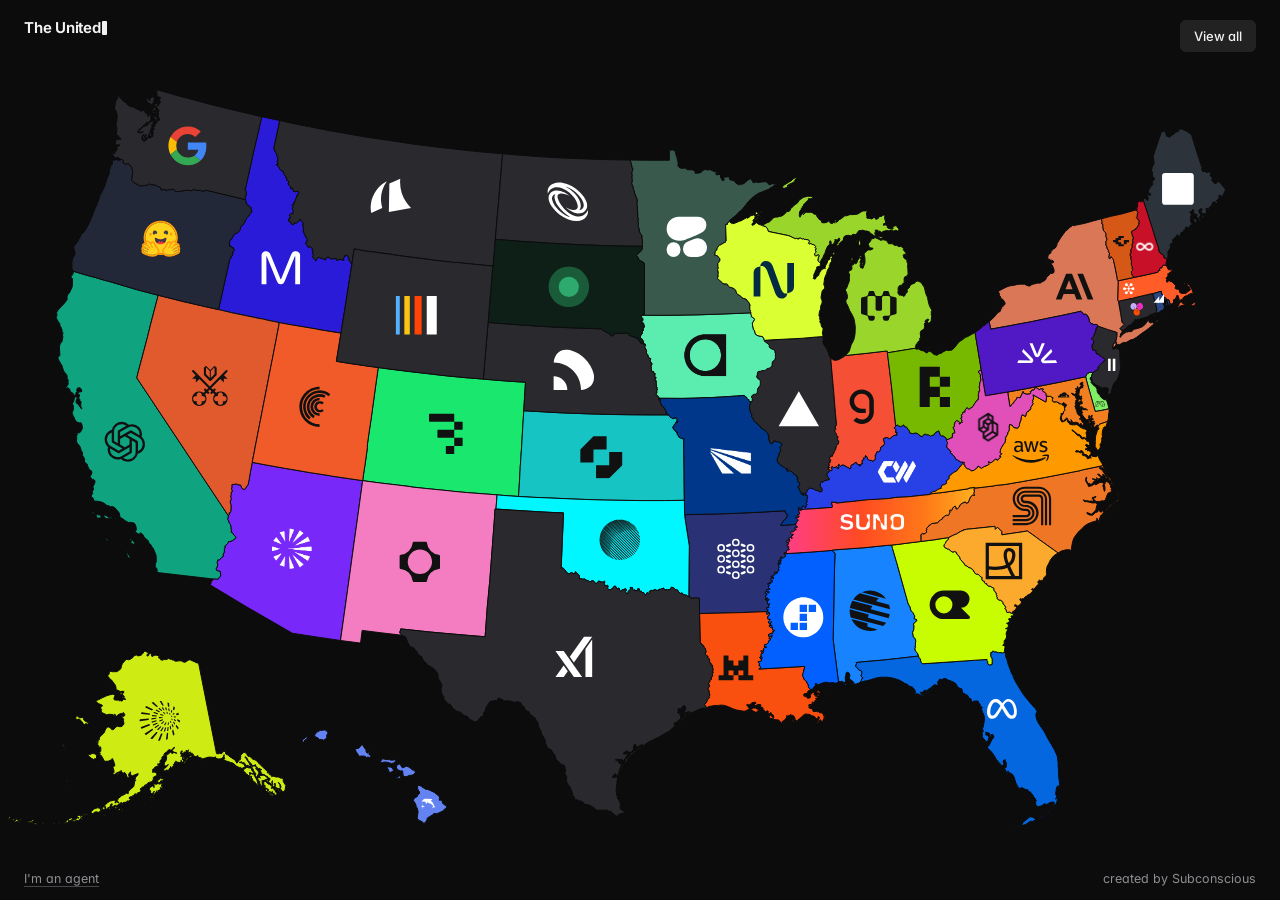
==== commit ce4d32c2: "Center Makora in Idaho; stronger New York line Co-Authored-By: Claude Opus 5.5 <noreply@anthropic.co" ====
--- a/index.html
+++ b/index.html
@@ -35,7 +35,7 @@
   <link rel="sitemap" type="application/xml" href="sitemap.xml">
 
   <!-- jsonld:start -->
-  <script type="application/ld+json">{"@context":"https://schema.org","@graph":[{"@type":"WebSite","@id":"https://subconscious-systems.github.io/united-states-of-inference/#website","url":"https://subconscious-systems.github.io/united-states-of-inference/","name":"The United States of Inference","description":"There are so many inference providers. How do you tell them apart? A map that gives each of 50 AI inference providers the US state it is most like (not where it is based), with what makes each one different.","inLanguage":"en","publisher":{"@id":"https://subconscious.dev/#org"}},{"@type":"Organization","@id":"https://subconscious.dev/#org","name":"Subconscious","url":"https://subconscious.dev"},{"@type":"ItemList","@id":"https://subconscious-systems.github.io/united-states-of-inference/#providers","name":"AI inference providers by US state","numberOfItems":50,"itemListElement":[{"@type":"ListItem","position":1,"url":"https://subconscious-systems.github.io/united-states-of-inference/#alabama","item":{"@type":"Organization","name":"Moonshot AI","url":"https://www.moonshot.ai","description":"Beijing lab behind Kimi and the open-weight Kimi K models. Kimi K3 is an open-weight ~2.8T-param MoE, among the largest open models you can download. 1M-token context, aimed at long documents and agent work. Kimi models are a common pick for agentic coding on other hosts too","areaServed":"Alabama"},"name":"Alabama: Moonshot AI","description":"Huntsville engineers designed the Saturn V that carried Americans to the moon, which makes Rocket City the obvious home for a lab named after the trip."},{"@type":"ListItem","position":2,"url":"https://subconscious-systems.github.io/united-states-of-inference/#alaska","item":{"@type":"Organization","name":"Crusoe","url":"https://www.crusoe.ai","description":"Vertically integrated AI cloud, from energy to managed inference. Owns the whole stack: power generation, data centers, GPUs and the inference API. Builds next to stranded and renewable energy, including the 1.2 GW Abilene Stargate campus. Managed Inference sits on capacity it controls end to end, not rented GPUs","areaServed":"Alaska"},"name":"Alaska: Crusoe","description":"Alaska is oil rigs and off-grid cabins at the end of the road, and Crusoe got its start running GPUs on gas that oil wells used to burn off."},{"@type":"ListItem","position":3,"url":"https://subconscious-systems.github.io/united-states-of-inference/#arizona","item":{"@type":"Organization","name":"General Compute","url":"https://www.generalcompute.com","description":"Inference cloud running on ASICs instead of GPUs. Serves models on SambaNova ASICs instead of GPUs. Pitches speed and cost that come from the chip, not from GPU tuning","areaServed":"Arizona"},"name":"Arizona: General Compute","description":"The desert once known for cactus now builds chip fabs, and General Compute runs inference on custom ASICs with no GPU in sight."},{"@type":"ListItem","position":4,"url":"https://subconscious-systems.github.io/united-states-of-inference/#arkansas","item":{"@type":"Organization","name":"DeepInfra","url":"https://deepinfra.com","description":"Low-cost serverless API for open-source models. Among the lowest per-token prices for popular open models. Huge catalog: text, embeddings, image and speech models behind one OpenAI-compatible API. Simple pay-as-you-go, no commitments","areaServed":"Arkansas"},"name":"Arkansas: DeepInfra","description":"Walmart started in Arkansas on the promise of everyday low prices, and DeepInfra brings that energy to open models with a giant catalog and no minimums."},{"@type":"ListItem","position":5,"url":"https://subconscious-systems.github.io/united-states-of-inference/#california","item":{"@type":"Organization","name":"OpenAI","url":"https://openai.com","description":"Frontier lab behind the GPT models, ChatGPT and the OpenAI API. Serves its own frontier models: GPT, reasoning models, image, audio and realtime voice. The OpenAI API format is the one most other providers copy. The only first-party home for the newest GPT models","areaServed":"California"},"name":"California: OpenAI","description":"Most of what feels normal today got tried in California first. ChatGPT is how most of the world met AI."},{"@type":"ListItem","position":6,"url":"https://subconscious-systems.github.io/united-states-of-inference/#colorado","item":{"@type":"Organization","name":"Baseten","url":"https://www.baseten.co","description":"Inference platform for serving open-source and custom models. Built for production: dedicated deployments of your own or open models with autoscaling. Truss packaging and its own inference stack tuned per model. Runs across multiple clouds so capacity follows demand","areaServed":"Colorado"},"name":"Colorado: Baseten","description":"Every fourteener climb starts at base camp, and so does a lot of AI headed for production."},{"@type":"ListItem","position":7,"url":"https://subconscious-systems.github.io/united-states-of-inference/#connecticut","item":{"@type":"Organization","name":"Together AI","url":"https://www.together.ai","description":"AI native cloud for open-model inference, fine-tuning and GPUs. Research-driven: home of FlashAttention, with Tri Dao as chief scientist. Serverless, dedicated, fine-tuning and raw GPU clusters in one place. A broad catalog of open models, often added on release day","areaServed":"Connecticut"},"name":"Connecticut: Together AI","description":"Hartford got rich getting everyone to pool their risk. Together started out as a decentralized cloud pooling GPUs."},{"@type":"ListItem","position":8,"url":"https://subconscious-systems.github.io/united-states-of-inference/#delaware","item":{"@type":"Organization","name":"Modal","url":"https://modal.com","description":"Serverless GPU cloud for running AI inference and sandboxes. Run arbitrary Python on GPUs, not just a fixed model menu. Containers cold-start in seconds and scale to zero. Sandboxes for running agent-generated code are a big part of the business","areaServed":"Delaware"},"name":"Delaware: Modal","description":"Over a million companies call Delaware home without ever setting foot there. Modal runs your code on GPUs without you ever setting foot on a server."},{"@type":"ListItem","position":9,"url":"https://subconscious-systems.github.io/united-states-of-inference/#florida","item":{"@type":"Organization","name":"Meta","url":"https://www.meta.com","description":"Meta Superintelligence Labs serving Muse models; maker of Llama. Made the Llama family, which kicked off the open-weight model wave. Now serves Muse models from Meta Superintelligence Labs via the Meta Model API. Muse Spark Open is an 816B-param open-weight MoE (42B active)","areaServed":"Florida"},"name":"Florida: Meta","description":"Nobody can predict Florida Man or Meta: Llama one year, Muse the next, a retired API in between. Your grandma probably thinks Muse is cute."},{"@type":"ListItem","position":10,"url":"https://subconscious-systems.github.io/united-states-of-inference/#georgia","item":{"@type":"Organization","name":"OpenRouter","url":"https://openrouter.ai","description":"Unified API routing requests across hundreds of LLMs. One API and one bill for hundreds of models from dozens of providers. Routes each request to a provider by price, speed or uptime, with automatic fallback. Its public usage rankings are a de facto leaderboard for what developers actually use","areaServed":"Georgia"},"name":"Georgia: OpenRouter","description":"Atlanta’s Hartsfield-Jackson is the busiest airport in the country, and OpenRouter is where the AI industry changes planes."},{"@type":"ListItem","position":11,"url":"https://subconscious-systems.github.io/united-states-of-inference/#hawaii","item":{"@type":"Organization","name":"Dolphin","url":"https://dphn.ai","description":"Uncensored Dolphin models served on a network of distributed consumer GPUs. Serves the uncensored Dolphin models. Runs on a decentralized network of idle consumer GPUs instead of data centers","areaServed":"Hawaii"},"name":"Hawaii: Dolphin","description":"Hawaii’s spinner dolphins swim wherever they want. Dolphin’s models say whatever they want, running on home GPUs scattered across a network."},{"@type":"ListItem","position":12,"url":"https://subconscious-systems.github.io/united-states-of-inference/#idaho","item":{"@type":"Organization","name":"Makora","url":"https://www.makora.com","description":"Inference endpoints tuned by AI agents, down to the GPU kernels. Agents optimize every layer: routing, speculative decoding, vLLM/SGLang tuning and custom CUDA kernels. Claims the highest tokens per second per user, up to 5x faster than other providers. Runs on NVIDIA, AMD, Google TPU, AWS Trainium and more, with no hardware lock-in","areaServed":"Idaho"},"name":"Idaho: Makora","description":"Boise is home to Micron, which makes the memory stacked inside today’s GPUs. Makora’s agents rewrite the code running on those GPUs until it’s up to 5x faster."},{"@type":"ListItem","position":13,"url":"https://subconscious-systems.github.io/united-states-of-inference/#illinois","item":{"@type":"Organization","name":"Vercel AI Gateway","url":"https://vercel.com/ai-gateway","description":"Vercel's single API gateway to hundreds of AI models. A gateway, not a host: one key for hundreds of models across providers. No markup on tokens, even with your own keys. Built into the Vercel AI SDK, with automatic failover between providers","areaServed":"Illinois"},"name":"Illinois: Vercel AI Gateway","description":"Every trip across America seems to connect through O’Hare. Every model call can connect through Vercel."},{"@type":"ListItem","position":14,"url":"https://subconscious-systems.github.io/united-states-of-inference/#indiana","item":{"@type":"Organization","name":"Groq","url":"https://groq.com","description":"Inference neocloud built on LPU and NVIDIA hardware. Runs models on its own LPU chips, built for low-latency token generation. Known for very high tokens per second on open models. Licensed its tech to Nvidia in a ~$20B deal and runs 13 data centers","areaServed":"Indiana"},"name":"Indiana: Groq","description":"Built for tight, predictable latency, Groq belongs at the Indy 500, where the winning car holds its line for 500 miles."},{"@type":"ListItem","position":15,"url":"https://subconscious-systems.github.io/united-states-of-inference/#iowa","item":{"@type":"Organization","name":"Wafer","url":"https://www.wafer.ai","description":"Fast inference for open models. Offers a flat-rate plan (Wafer Pass) as well as per-token pricing. Fast open-model inference on NVIDIA B300s","areaServed":"Iowa"},"name":"Iowa: Wafer","description":"Iowa farmers brag about bushels per acre, and Wafer brags about tokens per second on the same weights everyone else runs."},{"@type":"ListItem","position":16,"url":"https://subconscious-systems.github.io/united-states-of-inference/#kansas","item":{"@type":"Organization","name":"Inception","url":"https://www.inceptionlabs.ai","description":"Diffusion LLMs (Mercury) generating tokens in parallel. Diffusion LLMs: Mercury writes many tokens in parallel instead of one at a time. That makes it several times faster than same-size autoregressive models. Mercury was the first commercial diffusion LLM","areaServed":"Kansas"},"name":"Kansas: Inception","description":"A Kansas tornado turns a whole farm into noise in seconds. Mercury runs it in reverse: noise in, a whole answer out."},{"@type":"ListItem","position":17,"url":"https://subconscious-systems.github.io/united-states-of-inference/#kentucky","item":{"@type":"Organization","name":"CoreWeave","url":"https://www.coreweave.com","description":"AI cloud built on NVIDIA GPU clusters, with open-model serving through W&B Inference. The GPU cloud the big labs rent: huge NVIDIA clusters built for AI. Serves open models through W&B Inference, from the Weights & Biases acquisition. Training, tracking and inference in one place","areaServed":"Kentucky"},"name":"Kentucky: CoreWeave","description":"Fort Knox guards the nation’s gold reserve, and CoreWeave guards the GPU reserve the biggest AI labs rent from."},{"@type":"ListItem","position":18,"url":"https://subconscious-systems.github.io/united-states-of-inference/#louisiana","item":{"@type":"Organization","name":"Mistral","url":"https://mistral.ai","description":"Paris lab building open-weight models and sovereign AI infrastructure. Europe's leading lab, with open weights under Apache 2.0. Mistral Large 3 is a 675B-param open MoE. Sells sovereign deployments for governments and companies that need data to stay local","areaServed":"Louisiana"},"name":"Louisiana: Mistral","description":"Louisiana still speaks a little French, and so does Europe’s frontier lab."},{"@type":"ListItem","position":19,"url":"https://subconscious-systems.github.io/united-states-of-inference/#maine","item":{"@type":"Organization","name":"Thinking Machines","url":"https://thinkingmachines.ai","description":"Mira Murati’s research lab; Tinker API for fine-tuning and serving open models. Fine-tune open models with Tinker, then run inference on them in the same place. You write the training loop, Tinker handles the distributed GPUs. Research lab from former OpenAI CTO Mira Murati","areaServed":"Maine"},"name":"Maine: Thinking Machines","description":"Mainers fix their own boats, plows and roofs. Thinking Machines built Tinker so you can fix up your own model without touching a GPU."},{"@type":"ListItem","position":20,"url":"https://subconscious-systems.github.io/united-states-of-inference/#maryland","item":{"@type":"Organization","name":"Cloudflare Workers AI","url":"https://www.cloudflare.com/developer-platform/products/workers-ai/","description":"Serverless GPU inference on Cloudflare's global edge network. Inference runs on GPUs spread across 180+ cities, close to users. Called from Workers, so the model sits next to your app logic. Pairs with Cloudflare's AI Gateway and Vectorize for caching and retrieval","areaServed":"Maryland"},"name":"Maryland: Cloudflare Workers AI","description":"The NSA lives in Maryland. So does the company that sits in front of a big chunk of the internet."},{"@type":"ListItem","position":21,"url":"https://subconscious-systems.github.io/united-states-of-inference/#massachusetts","item":{"@type":"Organization","name":"Subconscious","url":"https://www.subconscious.dev","description":"Inference for long-running agents with 200k+ token sessions. Excellent for coding and cybersecurity tasks. Marathon versions of GLM-5.3 and DeepSeek V4.1 tuned for long agent runs","areaServed":"Massachusetts"},"name":"Massachusetts: Subconscious","description":"Home of the oldest modern marathon, the Boston Marathon. Subconscious builds Marathon models that keep agents going for hours."},{"@type":"ListItem","position":22,"url":"https://subconscious-systems.github.io/united-states-of-inference/#michigan","item":{"@type":"Organization","name":"Morph","url":"https://morphllm.com","description":"Fast Apply code-edit models and inference for coding agents. Specialized models for coding agents, not general chat. Fast Apply merges LLM code edits at 4,500+ tok/s. Also offers WarpGrep code search and Compact context tools","areaServed":"Michigan"},"name":"Michigan: Morph","description":"Michigan gave the world the moving assembly line, where each specialist does one job at blistering speed, and Morph applies that idea to code edits."},{"@type":"ListItem","position":23,"url":"https://subconscious-systems.github.io/united-states-of-inference/#minnesota","item":{"@type":"Organization","name":"Cohere","url":"https://cohere.com","description":"Enterprise and sovereign AI models (Command) and the North platform. Enterprise-first: models built for retrieval, tool use and business data. Deploys privately in your cloud or on-prem, including sovereign setups. Its Embed and Rerank models are widely used in search pipelines","areaServed":"Minnesota"},"name":"Minnesota: Cohere","description":"Minnesota is where Target, 3M and General Mills keep their headquarters, a polite drive from Canada. Cohere is the Toronto lab that builds AI for companies exactly like them."},{"@type":"ListItem","position":24,"url":"https://subconscious-systems.github.io/united-states-of-inference/#mississippi","item":{"@type":"Organization","name":"StepFun","url":"https://stepfun.ai","description":"Shanghai lab building the Step family of foundation models. Step models from a Shanghai lab, strong on multimodal and reasoning. Served through the StepFun Open Platform","areaServed":"Mississippi"},"name":"Mississippi: StepFun","description":"The Ole Miss Rebels love picking fights with bigger SEC programs. StepFun is a startup picking fights with China’s tech giants."},{"@type":"ListItem","position":25,"url":"https://subconscious-systems.github.io/united-states-of-inference/#missouri","item":{"@type":"Organization","name":"Infron","url":"https://infron.ai","description":"Unified API gateway to hundreds of AI models. Provider routing picks which host serves each request. Passes through provider pricing with no markup, and supports your own keys","areaServed":"Missouri"},"name":"Missouri: Infron","description":"St. Louis has the Gateway to the West. Infron is a gateway to 400+ models."},{"@type":"ListItem","position":26,"url":"https://subconscious-systems.github.io/united-states-of-inference/#montana","item":{"@type":"Organization","name":"Armada","url":"https://www.armada.ai","description":"Containerized edge data centers for AI where data is generated. Inference at the edge: containerized data centers shipped to where data is created. Built for remote sites like energy fields, defense and mining with little or no connectivity","areaServed":"Montana"},"name":"Montana: Armada","description":"Montana has ranches a hundred miles from the nearest data center. Armada ships the data center to the ranch."},{"@type":"ListItem","position":27,"url":"https://subconscious-systems.github.io/united-states-of-inference/#nebraska","item":{"@type":"Organization","name":"Parasail","url":"https://www.parasail.io","description":"Pay-per-token inference cloud for open models. Owns no GPUs: rents across providers and passes on the savings. Pay-per-token open models plus dedicated deployments. Founded by Groq and Mythic veterans","areaServed":"Nebraska"},"name":"Nebraska: Parasail","description":"Warren Buffett got rich in Omaha buying what everyone else overlooked, and Parasail turns overlooked GPU capacity into cheap batch inference."},{"@type":"ListItem","position":28,"url":"https://subconscious-systems.github.io/united-states-of-inference/#nevada","item":{"@type":"Organization","name":"Venice","url":"https://venice.ai","description":"Private, uncensored AI platform on open-source models. Privacy-first: no stored conversations. Uncensored open models for text, images and video. Stake the VVV token to get API access instead of paying per token","areaServed":"Nevada"},"name":"Nevada: Venice","description":"What happens in Vegas stays in Vegas, and Venice runs uncensored models without keeping your conversations."},{"@type":"ListItem","position":29,"url":"https://subconscious-systems.github.io/united-states-of-inference/#new-hampshire","item":{"@type":"Organization","name":"Refuseless","url":"https://refuseless.com","description":"API for uncensored, abliterated open models. Abliterated open models with refusals removed. Drop-in OpenAI-compatible API, supported in LiteLLM","areaServed":"New Hampshire"},"name":"New Hampshire: Refuseless","description":"New Hampshire stamps Live Free or Die on every license plate, and Refuseless builds models that follow the motto."},{"@type":"ListItem","position":30,"url":"https://subconscious-systems.github.io/united-states-of-inference/#new-jersey","item":{"@type":"Organization","name":"ElevenLabs","url":"https://elevenlabs.io","description":"Voice AI: text-to-speech, speech-to-text and voice agents. Voice, not text: lifelike text-to-speech, speech-to-text and voice agents. 17,500+ voices in 90+ languages, plus voice cloning. A top choice for realtime voice agents","areaServed":"New Jersey"},"name":"New Jersey: ElevenLabs","description":"Edison recorded the first human voice in Menlo Park. ElevenLabs can now fake yours."},{"@type":"ListItem","position":31,"url":"https://subconscious-systems.github.io/united-states-of-inference/#new-mexico","item":{"@type":"Organization","name":"fal","url":"https://fal.ai","description":"Inference platform for generative media: image, video and audio models. Generative media only: images, video, audio and 3D. 1,000+ media models, often available the day they launch. Its own inference engine tuned for diffusion models","areaServed":"New Mexico"},"name":"New Mexico: fal","description":"Santa Fe is one of the biggest art markets in the country and Albuquerque keeps film crews busy, a fitting home for fal and its thousand-plus generative media models."},{"@type":"ListItem","position":32,"url":"https://subconscious-systems.github.io/united-states-of-inference/#new-york","item":{"@type":"Organization","name":"Anthropic","url":"https://www.anthropic.com","description":"AI safety lab building the Claude model family. Serves the Claude models: Opus, Sonnet and Haiku. Known for coding and agentic work; Claude Code runs on it. Also available through Amazon Bedrock and Google Vertex AI","areaServed":"New York"},"name":"New York: Anthropic","description":"New York runs on enterprise contracts, from Wall Street banks to Midtown law firms. Anthropic makes most of its money selling Claude to businesses like them."},{"@type":"ListItem","position":33,"url":"https://subconscious-systems.github.io/united-states-of-inference/#north-carolina","item":{"@type":"Organization","name":"SambaNova","url":"https://sambanova.ai","description":"Fast inference on custom RDU chips. Runs models on its own RDU dataflow chips, not GPUs. Fits very large models like full DeepSeek on few machines. Fast open-model inference through SambaNova Cloud","areaServed":"North Carolina"},"name":"North Carolina: SambaNova","description":"NASCAR country loves heavy machines moving at absurd speed, and SambaNova pushes giant open models fast on its own dataflow chips."},{"@type":"ListItem","position":34,"url":"https://subconscious-systems.github.io/united-states-of-inference/#north-dakota","item":{"@type":"Organization","name":"Boundless","url":"https://boundless.network","description":"Reserved, tuned inference capacity for open models. Reserved, tuned capacity for open models rather than shared serverless. Runs on a ~4,000-GPU distributed network repurposed from zero-knowledge proving","areaServed":"North Dakota"},"name":"North Dakota: Boundless","description":"The prairie runs to the horizon in every direction, and Boundless tunes reserved capacity so you never hit the edge."},{"@type":"ListItem","position":35,"url":"https://subconscious-systems.github.io/united-states-of-inference/#ohio","item":{"@type":"Organization","name":"RunInfra","url":"https://runinfra.ai","description":"Agent that benchmarks and deploys open-model inference stacks. An agent picks the stack: it benchmarks engines and configs, then deploys the winner. OpenAI- and Anthropic-compatible APIs with simple $1 credits","areaServed":"Ohio"},"name":"Ohio: RunInfra","description":"The Wright brothers tested 200 wing designs in their Dayton bike shop before they ever left the ground. RunInfra tests your serving setup before it ships."},{"@type":"ListItem","position":36,"url":"https://subconscious-systems.github.io/united-states-of-inference/#oklahoma","item":{"@type":"Organization","name":"Particle.AI","url":"https://particle.ai","description":"Low-cost inference for open-weight models with 1M-token context. Particle-1, post-trained from DeepSeek V4.1 Flash, with 1M-token context. Cheap: $0.25/M input and $1.00/M output","areaServed":"Oklahoma"},"name":"Oklahoma: Particle.AI","description":"Oklahoma City invented the shopping cart so you could haul more for less effort. Particle hauls a million tokens for a quarter."},{"@type":"ListItem","position":37,"url":"https://subconscious-systems.github.io/united-states-of-inference/#oregon","item":{"@type":"Organization","name":"Hugging Face","url":"https://huggingface.co","description":"Open-source model hub with routed inference providers. Home of open models: the Hub hosts nearly every open-weight release. Inference Providers routes one API to many partner hosts. Pick a model on the Hub and run it there in a click","areaServed":"Oregon"},"name":"Oregon: Hugging Face","description":"Portland’s motto is Keep Portland Weird, and Hugging Face is the open-source town square where AI’s weirdest projects live."},{"@type":"ListItem","position":38,"url":"https://subconscious-systems.github.io/united-states-of-inference/#pennsylvania","item":{"@type":"Organization","name":"Fireworks AI","url":"https://fireworks.ai","description":"Inference and fine-tuning platform for open models. Built by the team behind PyTorch at Meta. Its own serving engine for fast open-model inference. Fine-tune, then serve the result on the same platform","areaServed":"Pennsylvania"},"name":"Pennsylvania: Fireworks AI","description":"Philadelphia lit up the first Fourth of July with fireworks in 1777. They’ve been the main event ever since."},{"@type":"ListItem","position":39,"url":"https://subconscious-systems.github.io/united-states-of-inference/#rhode-island","item":{"@type":"Organization","name":"Sail Research","url":"https://www.sailresearch.com","description":"Open-model API with completion windows that trade latency for lower prices. Completion windows: wait longer, pay less. Built for batch and latency-tolerant work like evals and data pipelines","areaServed":"Rhode Island"},"name":"Rhode Island: Sail Research","description":"Newport is America’s sailing capital, and Sail lets you pick a completion window and pay up to 85% less for waiting on the wind."},{"@type":"ListItem","position":40,"url":"https://subconscious-systems.github.io/united-states-of-inference/#south-carolina","item":{"@type":"Organization","name":"Relace","url":"https://relace.ai","description":"Open-model inference and apply models for coding agents. Models made for coding agents: apply, embeddings and reranking. Turns an LLM's edit into a merged file quickly and reliably","areaServed":"South Carolina"},"name":"South Carolina: Relace","description":"South Carolina’s beaches exist for relaxing, and Relace keeps inference cheap enough that you can."},{"@type":"ListItem","position":41,"url":"https://subconscious-systems.github.io/united-states-of-inference/#south-dakota","item":{"@type":"Organization","name":"Luminal","url":"https://luminal.com","description":"ML compiler that turns models into optimized native GPU and ASIC code. A compiler, not just a host: turns models into optimized native GPU and ASIC code. Open source, written in Rust (Apache 2.0)","areaServed":"South Dakota"},"name":"South Dakota: Luminal","description":"Mount Rushmore carved four presidents straight into granite, and Luminal compiles models straight into native GPU code."},{"@type":"ListItem","position":42,"url":"https://subconscious-systems.github.io/united-states-of-inference/#tennessee","item":{"@type":"Organization","name":"Suno","url":"https://suno.com","description":"AI music generation from text prompts. Music, not text: full songs with vocals from a prompt. The best-known AI music generator","areaServed":"Tennessee"},"name":"Tennessee: Suno","description":"Nashville has a songwriter on every barstool. Suno has one in every browser tab."},{"@type":"ListItem","position":43,"url":"https://subconscious-systems.github.io/united-states-of-inference/#texas","item":{"@type":"Organization","name":"xAI","url":"https://x.ai","description":"AI lab behind the Grok models, now part of SpaceX. Serves the Grok models, with live data from X. Trains on Colossus in Memphis, one of the largest GPU clusters. Part of SpaceX since February 2026","areaServed":"Texas"},"name":"Texas: xAI","description":"Everything is bigger in Texas, opinions included, and xAI is the lab that does things its own way and dares you to object."},{"@type":"ListItem","position":44,"url":"https://subconscious-systems.github.io/united-states-of-inference/#utah","item":{"@type":"Organization","name":"Cerebras","url":"https://www.cerebras.ai","description":"Wafer-scale chips powering very fast inference. Wafer-scale chips: one processor the size of a whole wafer. Among the fastest tokens per second for open models. Keeps model weights in on-chip memory, avoiding the GPU memory bottleneck","areaServed":"Utah"},"name":"Utah: Cerebras","description":"Land speed records get set on the Bonneville Salt Flats, and Cerebras posts the fastest published output speed of any public host."},{"@type":"ListItem","position":45,"url":"https://subconscious-systems.github.io/united-states-of-inference/#vermont","item":{"@type":"Organization","name":"GMI Cloud","url":"https://www.gmicloud.ai","description":"GPU cloud offering serverless inference and dedicated clusters. Owns GPU infrastructure in the US and Asia-Pacific, a rare mix. Same provider for serverless inference and reserved clusters","areaServed":"Vermont"},"name":"Vermont: GMI Cloud","description":"Vermonters grow their own food and fix their own trucks. GMI Cloud owns the GPUs it runs on."},{"@type":"ListItem","position":46,"url":"https://subconscious-systems.github.io/united-states-of-inference/#virginia","item":{"@type":"Organization","name":"Amazon Bedrock","url":"https://aws.amazon.com/bedrock/","description":"AWS managed service for foundation models and agents. Models from many labs inside your AWS account and its security rules. Claude, Llama, Mistral and Amazon Nova behind one AWS API. Adds Guardrails, Knowledge Bases and AgentCore for enterprise apps","areaServed":"Virginia"},"name":"Virginia: Amazon Bedrock","description":"Virginia is for lovers. It’s also for defense contractors and US-East-1. Amazon Bedrock embodies this great state."},{"@type":"ListItem","position":47,"url":"https://subconscious-systems.github.io/united-states-of-inference/#washington","item":{"@type":"Organization","name":"Google","url":"https://ai.google.dev","description":"Google's Gemini API and Vertex AI model serving. Runs on its own TPUs, not NVIDIA GPUs. Serves Gemini and the open Gemma models. Long context, plus native image, audio and video input","areaServed":"Washington"},"name":"Washington: Google","description":"Seattle grows tech giants the way it grows moss. Google wrote the Transformer paper that every model on this map is built on."},{"@type":"ListItem","position":48,"url":"https://subconscious-systems.github.io/united-states-of-inference/#west-virginia","item":{"@type":"Organization","name":"TypeSafe AI","url":"https://typesafe.ai","description":"Decision models for software that report calibrated confidence. Decision models that report calibrated confidence, not just answers. Built for software that needs to know when to trust a model's call","areaServed":"West Virginia"},"name":"West Virginia: TypeSafe AI","description":"Jevons noticed that making coal cheaper to burn only made the world burn more of it, and West Virginia dug plenty. TypeSafe named its first model Jev, making the same bet on decisions."},{"@type":"ListItem","position":49,"url":"https://subconscious-systems.github.io/united-states-of-inference/#wisconsin","item":{"@type":"Organization","name":"Nebius","url":"https://nebius.com","description":"Full-stack AI cloud with GPU clusters and Token Factory inference. Designs its own servers and runs its own data centers in Europe and the US. Listed on Nasdaq (NBIS) after spinning out of Yandex. Serve open models or your own fine-tunes on dedicated capacity","areaServed":"Wisconsin"},"name":"Wisconsin: Nebius","description":"Wisconsin was built by European immigrants who showed up and got to work, and Nebius is the Amsterdam neocloud doing the same in American AI."},{"@type":"ListItem","position":50,"url":"https://subconscious-systems.github.io/united-states-of-inference/#wyoming","item":{"@type":"Organization","name":"Inference.net","url":"https://inference.net","description":"Inference infrastructure and custom model training for AI-native teams. Cheap batch inference on spare GPU capacity. Trains custom models for AI-native teams, then serves them. Started as Kuzco, a distributed GPU network","areaServed":"Wyoming"},"name":"Wyoming: Inference.net","description":"With the smallest population in the country, Wyoming has room to spare, and Inference.net runs batch jobs on spare GPU capacity."}]}]}</script>
+  <script type="application/ld+json">{"@context":"https://schema.org","@graph":[{"@type":"WebSite","@id":"https://subconscious-systems.github.io/united-states-of-inference/#website","url":"https://subconscious-systems.github.io/united-states-of-inference/","name":"The United States of Inference","description":"There are so many inference providers. How do you tell them apart? A map that gives each of 50 AI inference providers the US state it is most like (not where it is based), with what makes each one different.","inLanguage":"en","publisher":{"@id":"https://subconscious.dev/#org"}},{"@type":"Organization","@id":"https://subconscious.dev/#org","name":"Subconscious","url":"https://subconscious.dev"},{"@type":"ItemList","@id":"https://subconscious-systems.github.io/united-states-of-inference/#providers","name":"AI inference providers by US state","numberOfItems":50,"itemListElement":[{"@type":"ListItem","position":1,"url":"https://subconscious-systems.github.io/united-states-of-inference/#alabama","item":{"@type":"Organization","name":"Moonshot AI","url":"https://www.moonshot.ai","description":"Beijing lab behind Kimi and the open-weight Kimi K models. Kimi K3 is an open-weight ~2.8T-param MoE, among the largest open models you can download. 1M-token context, aimed at long documents and agent work. Kimi models are a common pick for agentic coding on other hosts too","areaServed":"Alabama"},"name":"Alabama: Moonshot AI","description":"Huntsville engineers designed the Saturn V that carried Americans to the moon, which makes Rocket City the obvious home for a lab named after the trip."},{"@type":"ListItem","position":2,"url":"https://subconscious-systems.github.io/united-states-of-inference/#alaska","item":{"@type":"Organization","name":"Crusoe","url":"https://www.crusoe.ai","description":"Vertically integrated AI cloud, from energy to managed inference. Owns the whole stack: power generation, data centers, GPUs and the inference API. Builds next to stranded and renewable energy, including the 1.2 GW Abilene Stargate campus. Managed Inference sits on capacity it controls end to end, not rented GPUs","areaServed":"Alaska"},"name":"Alaska: Crusoe","description":"Alaska is oil rigs and off-grid cabins at the end of the road, and Crusoe got its start running GPUs on gas that oil wells used to burn off."},{"@type":"ListItem","position":3,"url":"https://subconscious-systems.github.io/united-states-of-inference/#arizona","item":{"@type":"Organization","name":"General Compute","url":"https://www.generalcompute.com","description":"Inference cloud running on ASICs instead of GPUs. Serves models on SambaNova ASICs instead of GPUs. Pitches speed and cost that come from the chip, not from GPU tuning","areaServed":"Arizona"},"name":"Arizona: General Compute","description":"The desert once known for cactus now builds chip fabs, and General Compute runs inference on custom ASICs with no GPU in sight."},{"@type":"ListItem","position":4,"url":"https://subconscious-systems.github.io/united-states-of-inference/#arkansas","item":{"@type":"Organization","name":"DeepInfra","url":"https://deepinfra.com","description":"Low-cost serverless API for open-source models. Among the lowest per-token prices for popular open models. Huge catalog: text, embeddings, image and speech models behind one OpenAI-compatible API. Simple pay-as-you-go, no commitments","areaServed":"Arkansas"},"name":"Arkansas: DeepInfra","description":"Walmart started in Arkansas on the promise of everyday low prices, and DeepInfra brings that energy to open models with a giant catalog and no minimums."},{"@type":"ListItem","position":5,"url":"https://subconscious-systems.github.io/united-states-of-inference/#california","item":{"@type":"Organization","name":"OpenAI","url":"https://openai.com","description":"Frontier lab behind the GPT models, ChatGPT and the OpenAI API. Serves its own frontier models: GPT, reasoning models, image, audio and realtime voice. The OpenAI API format is the one most other providers copy. The only first-party home for the newest GPT models","areaServed":"California"},"name":"California: OpenAI","description":"Most of what feels normal today got tried in California first. ChatGPT is how most of the world met AI."},{"@type":"ListItem","position":6,"url":"https://subconscious-systems.github.io/united-states-of-inference/#colorado","item":{"@type":"Organization","name":"Baseten","url":"https://www.baseten.co","description":"Inference platform for serving open-source and custom models. Built for production: dedicated deployments of your own or open models with autoscaling. Truss packaging and its own inference stack tuned per model. Runs across multiple clouds so capacity follows demand","areaServed":"Colorado"},"name":"Colorado: Baseten","description":"Every fourteener climb starts at base camp, and so does a lot of AI headed for production."},{"@type":"ListItem","position":7,"url":"https://subconscious-systems.github.io/united-states-of-inference/#connecticut","item":{"@type":"Organization","name":"Together AI","url":"https://www.together.ai","description":"AI native cloud for open-model inference, fine-tuning and GPUs. Research-driven: home of FlashAttention, with Tri Dao as chief scientist. Serverless, dedicated, fine-tuning and raw GPU clusters in one place. A broad catalog of open models, often added on release day","areaServed":"Connecticut"},"name":"Connecticut: Together AI","description":"Hartford got rich getting everyone to pool their risk. Together started out as a decentralized cloud pooling GPUs."},{"@type":"ListItem","position":8,"url":"https://subconscious-systems.github.io/united-states-of-inference/#delaware","item":{"@type":"Organization","name":"Modal","url":"https://modal.com","description":"Serverless GPU cloud for running AI inference and sandboxes. Run arbitrary Python on GPUs, not just a fixed model menu. Containers cold-start in seconds and scale to zero. Sandboxes for running agent-generated code are a big part of the business","areaServed":"Delaware"},"name":"Delaware: Modal","description":"Over a million companies call Delaware home without ever setting foot there. Modal runs your code on GPUs without you ever setting foot on a server."},{"@type":"ListItem","position":9,"url":"https://subconscious-systems.github.io/united-states-of-inference/#florida","item":{"@type":"Organization","name":"Meta","url":"https://www.meta.com","description":"Meta Superintelligence Labs serving Muse models; maker of Llama. Made the Llama family, which kicked off the open-weight model wave. Now serves Muse models from Meta Superintelligence Labs via the Meta Model API. Muse Spark Open is an 816B-param open-weight MoE (42B active)","areaServed":"Florida"},"name":"Florida: Meta","description":"Nobody can predict Florida Man or Meta: Llama one year, Muse the next, a retired API in between. Your grandma probably thinks Muse is cute."},{"@type":"ListItem","position":10,"url":"https://subconscious-systems.github.io/united-states-of-inference/#georgia","item":{"@type":"Organization","name":"OpenRouter","url":"https://openrouter.ai","description":"Unified API routing requests across hundreds of LLMs. One API and one bill for hundreds of models from dozens of providers. Routes each request to a provider by price, speed or uptime, with automatic fallback. Its public usage rankings are a de facto leaderboard for what developers actually use","areaServed":"Georgia"},"name":"Georgia: OpenRouter","description":"Atlanta’s Hartsfield-Jackson is the busiest airport in the country, and OpenRouter is where the AI industry changes planes."},{"@type":"ListItem","position":11,"url":"https://subconscious-systems.github.io/united-states-of-inference/#hawaii","item":{"@type":"Organization","name":"Dolphin","url":"https://dphn.ai","description":"Uncensored Dolphin models served on a network of distributed consumer GPUs. Serves the uncensored Dolphin models. Runs on a decentralized network of idle consumer GPUs instead of data centers","areaServed":"Hawaii"},"name":"Hawaii: Dolphin","description":"Hawaii’s spinner dolphins swim wherever they want. Dolphin’s models say whatever they want, running on home GPUs scattered across a network."},{"@type":"ListItem","position":12,"url":"https://subconscious-systems.github.io/united-states-of-inference/#idaho","item":{"@type":"Organization","name":"Makora","url":"https://www.makora.com","description":"Inference endpoints tuned by AI agents, down to the GPU kernels. Agents optimize every layer: routing, speculative decoding, vLLM/SGLang tuning and custom CUDA kernels. Claims the highest tokens per second per user, up to 5x faster than other providers. Runs on NVIDIA, AMD, Google TPU, AWS Trainium and more, with no hardware lock-in","areaServed":"Idaho"},"name":"Idaho: Makora","description":"Boise is home to Micron, which makes the memory stacked inside today’s GPUs. Makora’s agents rewrite the code running on those GPUs until it’s up to 5x faster."},{"@type":"ListItem","position":13,"url":"https://subconscious-systems.github.io/united-states-of-inference/#illinois","item":{"@type":"Organization","name":"Vercel AI Gateway","url":"https://vercel.com/ai-gateway","description":"Vercel's single API gateway to hundreds of AI models. A gateway, not a host: one key for hundreds of models across providers. No markup on tokens, even with your own keys. Built into the Vercel AI SDK, with automatic failover between providers","areaServed":"Illinois"},"name":"Illinois: Vercel AI Gateway","description":"Every trip across America seems to connect through O’Hare. Every model call can connect through Vercel."},{"@type":"ListItem","position":14,"url":"https://subconscious-systems.github.io/united-states-of-inference/#indiana","item":{"@type":"Organization","name":"Groq","url":"https://groq.com","description":"Inference neocloud built on LPU and NVIDIA hardware. Runs models on its own LPU chips, built for low-latency token generation. Known for very high tokens per second on open models. Licensed its tech to Nvidia in a ~$20B deal and runs 13 data centers","areaServed":"Indiana"},"name":"Indiana: Groq","description":"Built for tight, predictable latency, Groq belongs at the Indy 500, where the winning car holds its line for 500 miles."},{"@type":"ListItem","position":15,"url":"https://subconscious-systems.github.io/united-states-of-inference/#iowa","item":{"@type":"Organization","name":"Wafer","url":"https://www.wafer.ai","description":"Fast inference for open models. Offers a flat-rate plan (Wafer Pass) as well as per-token pricing. Fast open-model inference on NVIDIA B300s","areaServed":"Iowa"},"name":"Iowa: Wafer","description":"Iowa farmers brag about bushels per acre, and Wafer brags about tokens per second on the same weights everyone else runs."},{"@type":"ListItem","position":16,"url":"https://subconscious-systems.github.io/united-states-of-inference/#kansas","item":{"@type":"Organization","name":"Inception","url":"https://www.inceptionlabs.ai","description":"Diffusion LLMs (Mercury) generating tokens in parallel. Diffusion LLMs: Mercury writes many tokens in parallel instead of one at a time. That makes it several times faster than same-size autoregressive models. Mercury was the first commercial diffusion LLM","areaServed":"Kansas"},"name":"Kansas: Inception","description":"A Kansas tornado turns a whole farm into noise in seconds. Mercury runs it in reverse: noise in, a whole answer out."},{"@type":"ListItem","position":17,"url":"https://subconscious-systems.github.io/united-states-of-inference/#kentucky","item":{"@type":"Organization","name":"CoreWeave","url":"https://www.coreweave.com","description":"AI cloud built on NVIDIA GPU clusters, with open-model serving through W&B Inference. The GPU cloud the big labs rent: huge NVIDIA clusters built for AI. Serves open models through W&B Inference, from the Weights & Biases acquisition. Training, tracking and inference in one place","areaServed":"Kentucky"},"name":"Kentucky: CoreWeave","description":"Fort Knox guards the nation’s gold reserve, and CoreWeave guards the GPU reserve the biggest AI labs rent from."},{"@type":"ListItem","position":18,"url":"https://subconscious-systems.github.io/united-states-of-inference/#louisiana","item":{"@type":"Organization","name":"Mistral","url":"https://mistral.ai","description":"Paris lab building open-weight models and sovereign AI infrastructure. Europe's leading lab, with open weights under Apache 2.0. Mistral Large 3 is a 675B-param open MoE. Sells sovereign deployments for governments and companies that need data to stay local","areaServed":"Louisiana"},"name":"Louisiana: Mistral","description":"Louisiana still speaks a little French, and so does Europe’s frontier lab."},{"@type":"ListItem","position":19,"url":"https://subconscious-systems.github.io/united-states-of-inference/#maine","item":{"@type":"Organization","name":"Thinking Machines","url":"https://thinkingmachines.ai","description":"Mira Murati’s research lab; Tinker API for fine-tuning and serving open models. Fine-tune open models with Tinker, then run inference on them in the same place. You write the training loop, Tinker handles the distributed GPUs. Research lab from former OpenAI CTO Mira Murati","areaServed":"Maine"},"name":"Maine: Thinking Machines","description":"Mainers fix their own boats, plows and roofs. Thinking Machines built Tinker so you can fix up your own model without touching a GPU."},{"@type":"ListItem","position":20,"url":"https://subconscious-systems.github.io/united-states-of-inference/#maryland","item":{"@type":"Organization","name":"Cloudflare Workers AI","url":"https://www.cloudflare.com/developer-platform/products/workers-ai/","description":"Serverless GPU inference on Cloudflare's global edge network. Inference runs on GPUs spread across 180+ cities, close to users. Called from Workers, so the model sits next to your app logic. Pairs with Cloudflare's AI Gateway and Vectorize for caching and retrieval","areaServed":"Maryland"},"name":"Maryland: Cloudflare Workers AI","description":"The NSA lives in Maryland. So does the company that sits in front of a big chunk of the internet."},{"@type":"ListItem","position":21,"url":"https://subconscious-systems.github.io/united-states-of-inference/#massachusetts","item":{"@type":"Organization","name":"Subconscious","url":"https://www.subconscious.dev","description":"Inference for long-running agents with 200k+ token sessions. Excellent for coding and cybersecurity tasks. Marathon versions of GLM-5.3 and DeepSeek V4.1 tuned for long agent runs","areaServed":"Massachusetts"},"name":"Massachusetts: Subconscious","description":"Home of the oldest modern marathon, the Boston Marathon. Subconscious builds Marathon models that keep agents going for hours."},{"@type":"ListItem","position":22,"url":"https://subconscious-systems.github.io/united-states-of-inference/#michigan","item":{"@type":"Organization","name":"Morph","url":"https://morphllm.com","description":"Fast Apply code-edit models and inference for coding agents. Specialized models for coding agents, not general chat. Fast Apply merges LLM code edits at 4,500+ tok/s. Also offers WarpGrep code search and Compact context tools","areaServed":"Michigan"},"name":"Michigan: Morph","description":"Michigan gave the world the moving assembly line, where each specialist does one job at blistering speed, and Morph applies that idea to code edits."},{"@type":"ListItem","position":23,"url":"https://subconscious-systems.github.io/united-states-of-inference/#minnesota","item":{"@type":"Organization","name":"Cohere","url":"https://cohere.com","description":"Enterprise and sovereign AI models (Command) and the North platform. Enterprise-first: models built for retrieval, tool use and business data. Deploys privately in your cloud or on-prem, including sovereign setups. Its Embed and Rerank models are widely used in search pipelines","areaServed":"Minnesota"},"name":"Minnesota: Cohere","description":"Minnesota is where Target, 3M and General Mills keep their headquarters, a polite drive from Canada. Cohere is the Toronto lab that builds AI for companies exactly like them."},{"@type":"ListItem","position":24,"url":"https://subconscious-systems.github.io/united-states-of-inference/#mississippi","item":{"@type":"Organization","name":"StepFun","url":"https://stepfun.ai","description":"Shanghai lab building the Step family of foundation models. Step models from a Shanghai lab, strong on multimodal and reasoning. Served through the StepFun Open Platform","areaServed":"Mississippi"},"name":"Mississippi: StepFun","description":"The Ole Miss Rebels love picking fights with bigger SEC programs. StepFun is a startup picking fights with China’s tech giants."},{"@type":"ListItem","position":25,"url":"https://subconscious-systems.github.io/united-states-of-inference/#missouri","item":{"@type":"Organization","name":"Infron","url":"https://infron.ai","description":"Unified API gateway to hundreds of AI models. Provider routing picks which host serves each request. Passes through provider pricing with no markup, and supports your own keys","areaServed":"Missouri"},"name":"Missouri: Infron","description":"St. Louis has the Gateway to the West. Infron is a gateway to 400+ models."},{"@type":"ListItem","position":26,"url":"https://subconscious-systems.github.io/united-states-of-inference/#montana","item":{"@type":"Organization","name":"Armada","url":"https://www.armada.ai","description":"Containerized edge data centers for AI where data is generated. Inference at the edge: containerized data centers shipped to where data is created. Built for remote sites like energy fields, defense and mining with little or no connectivity","areaServed":"Montana"},"name":"Montana: Armada","description":"Montana has ranches a hundred miles from the nearest data center. Armada ships the data center to the ranch."},{"@type":"ListItem","position":27,"url":"https://subconscious-systems.github.io/united-states-of-inference/#nebraska","item":{"@type":"Organization","name":"Parasail","url":"https://www.parasail.io","description":"Pay-per-token inference cloud for open models. Owns no GPUs: rents across providers and passes on the savings. Pay-per-token open models plus dedicated deployments. Founded by Groq and Mythic veterans","areaServed":"Nebraska"},"name":"Nebraska: Parasail","description":"Warren Buffett got rich in Omaha buying what everyone else overlooked, and Parasail turns overlooked GPU capacity into cheap batch inference."},{"@type":"ListItem","position":28,"url":"https://subconscious-systems.github.io/united-states-of-inference/#nevada","item":{"@type":"Organization","name":"Venice","url":"https://venice.ai","description":"Private, uncensored AI platform on open-source models. Privacy-first: no stored conversations. Uncensored open models for text, images and video. Stake the VVV token to get API access instead of paying per token","areaServed":"Nevada"},"name":"Nevada: Venice","description":"What happens in Vegas stays in Vegas, and Venice runs uncensored models without keeping your conversations."},{"@type":"ListItem","position":29,"url":"https://subconscious-systems.github.io/united-states-of-inference/#new-hampshire","item":{"@type":"Organization","name":"Refuseless","url":"https://refuseless.com","description":"API for uncensored, abliterated open models. Abliterated open models with refusals removed. Drop-in OpenAI-compatible API, supported in LiteLLM","areaServed":"New Hampshire"},"name":"New Hampshire: Refuseless","description":"New Hampshire stamps Live Free or Die on every license plate, and Refuseless builds models that follow the motto."},{"@type":"ListItem","position":30,"url":"https://subconscious-systems.github.io/united-states-of-inference/#new-jersey","item":{"@type":"Organization","name":"ElevenLabs","url":"https://elevenlabs.io","description":"Voice AI: text-to-speech, speech-to-text and voice agents. Voice, not text: lifelike text-to-speech, speech-to-text and voice agents. 17,500+ voices in 90+ languages, plus voice cloning. A top choice for realtime voice agents","areaServed":"New Jersey"},"name":"New Jersey: ElevenLabs","description":"Edison recorded the first human voice in Menlo Park. ElevenLabs can now fake yours."},{"@type":"ListItem","position":31,"url":"https://subconscious-systems.github.io/united-states-of-inference/#new-mexico","item":{"@type":"Organization","name":"fal","url":"https://fal.ai","description":"Inference platform for generative media: image, video and audio models. Generative media only: images, video, audio and 3D. 1,000+ media models, often available the day they launch. Its own inference engine tuned for diffusion models","areaServed":"New Mexico"},"name":"New Mexico: fal","description":"Santa Fe is one of the biggest art markets in the country and Albuquerque keeps film crews busy, a fitting home for fal and its thousand-plus generative media models."},{"@type":"ListItem","position":32,"url":"https://subconscious-systems.github.io/united-states-of-inference/#new-york","item":{"@type":"Organization","name":"Anthropic","url":"https://www.anthropic.com","description":"AI safety lab building the Claude model family. Serves the Claude models: Opus, Sonnet and Haiku. Known for coding and agentic work; Claude Code runs on it. Also available through Amazon Bedrock and Google Vertex AI","areaServed":"New York"},"name":"New York: Anthropic","description":"New York is the business capital of the world, plus millions of regular people upstate. Anthropic dominates enterprise AI and still serves millions of individuals with Claude."},{"@type":"ListItem","position":33,"url":"https://subconscious-systems.github.io/united-states-of-inference/#north-carolina","item":{"@type":"Organization","name":"SambaNova","url":"https://sambanova.ai","description":"Fast inference on custom RDU chips. Runs models on its own RDU dataflow chips, not GPUs. Fits very large models like full DeepSeek on few machines. Fast open-model inference through SambaNova Cloud","areaServed":"North Carolina"},"name":"North Carolina: SambaNova","description":"NASCAR country loves heavy machines moving at absurd speed, and SambaNova pushes giant open models fast on its own dataflow chips."},{"@type":"ListItem","position":34,"url":"https://subconscious-systems.github.io/united-states-of-inference/#north-dakota","item":{"@type":"Organization","name":"Boundless","url":"https://boundless.network","description":"Reserved, tuned inference capacity for open models. Reserved, tuned capacity for open models rather than shared serverless. Runs on a ~4,000-GPU distributed network repurposed from zero-knowledge proving","areaServed":"North Dakota"},"name":"North Dakota: Boundless","description":"The prairie runs to the horizon in every direction, and Boundless tunes reserved capacity so you never hit the edge."},{"@type":"ListItem","position":35,"url":"https://subconscious-systems.github.io/united-states-of-inference/#ohio","item":{"@type":"Organization","name":"RunInfra","url":"https://runinfra.ai","description":"Agent that benchmarks and deploys open-model inference stacks. An agent picks the stack: it benchmarks engines and configs, then deploys the winner. OpenAI- and Anthropic-compatible APIs with simple $1 credits","areaServed":"Ohio"},"name":"Ohio: RunInfra","description":"The Wright brothers tested 200 wing designs in their Dayton bike shop before they ever left the ground. RunInfra tests your serving setup before it ships."},{"@type":"ListItem","position":36,"url":"https://subconscious-systems.github.io/united-states-of-inference/#oklahoma","item":{"@type":"Organization","name":"Particle.AI","url":"https://particle.ai","description":"Low-cost inference for open-weight models with 1M-token context. Particle-1, post-trained from DeepSeek V4.1 Flash, with 1M-token context. Cheap: $0.25/M input and $1.00/M output","areaServed":"Oklahoma"},"name":"Oklahoma: Particle.AI","description":"Oklahoma City invented the shopping cart so you could haul more for less effort. Particle hauls a million tokens for a quarter."},{"@type":"ListItem","position":37,"url":"https://subconscious-systems.github.io/united-states-of-inference/#oregon","item":{"@type":"Organization","name":"Hugging Face","url":"https://huggingface.co","description":"Open-source model hub with routed inference providers. Home of open models: the Hub hosts nearly every open-weight release. Inference Providers routes one API to many partner hosts. Pick a model on the Hub and run it there in a click","areaServed":"Oregon"},"name":"Oregon: Hugging Face","description":"Portland’s motto is Keep Portland Weird, and Hugging Face is the open-source town square where AI’s weirdest projects live."},{"@type":"ListItem","position":38,"url":"https://subconscious-systems.github.io/united-states-of-inference/#pennsylvania","item":{"@type":"Organization","name":"Fireworks AI","url":"https://fireworks.ai","description":"Inference and fine-tuning platform for open models. Built by the team behind PyTorch at Meta. Its own serving engine for fast open-model inference. Fine-tune, then serve the result on the same platform","areaServed":"Pennsylvania"},"name":"Pennsylvania: Fireworks AI","description":"Philadelphia lit up the first Fourth of July with fireworks in 1777. They’ve been the main event ever since."},{"@type":"ListItem","position":39,"url":"https://subconscious-systems.github.io/united-states-of-inference/#rhode-island","item":{"@type":"Organization","name":"Sail Research","url":"https://www.sailresearch.com","description":"Open-model API with completion windows that trade latency for lower prices. Completion windows: wait longer, pay less. Built for batch and latency-tolerant work like evals and data pipelines","areaServed":"Rhode Island"},"name":"Rhode Island: Sail Research","description":"Newport is America’s sailing capital, and Sail lets you pick a completion window and pay up to 85% less for waiting on the wind."},{"@type":"ListItem","position":40,"url":"https://subconscious-systems.github.io/united-states-of-inference/#south-carolina","item":{"@type":"Organization","name":"Relace","url":"https://relace.ai","description":"Open-model inference and apply models for coding agents. Models made for coding agents: apply, embeddings and reranking. Turns an LLM's edit into a merged file quickly and reliably","areaServed":"South Carolina"},"name":"South Carolina: Relace","description":"South Carolina’s beaches exist for relaxing, and Relace keeps inference cheap enough that you can."},{"@type":"ListItem","position":41,"url":"https://subconscious-systems.github.io/united-states-of-inference/#south-dakota","item":{"@type":"Organization","name":"Luminal","url":"https://luminal.com","description":"ML compiler that turns models into optimized native GPU and ASIC code. A compiler, not just a host: turns models into optimized native GPU and ASIC code. Open source, written in Rust (Apache 2.0)","areaServed":"South Dakota"},"name":"South Dakota: Luminal","description":"Mount Rushmore carved four presidents straight into granite, and Luminal compiles models straight into native GPU code."},{"@type":"ListItem","position":42,"url":"https://subconscious-systems.github.io/united-states-of-inference/#tennessee","item":{"@type":"Organization","name":"Suno","url":"https://suno.com","description":"AI music generation from text prompts. Music, not text: full songs with vocals from a prompt. The best-known AI music generator","areaServed":"Tennessee"},"name":"Tennessee: Suno","description":"Nashville has a songwriter on every barstool. Suno has one in every browser tab."},{"@type":"ListItem","position":43,"url":"https://subconscious-systems.github.io/united-states-of-inference/#texas","item":{"@type":"Organization","name":"xAI","url":"https://x.ai","description":"AI lab behind the Grok models, now part of SpaceX. Serves the Grok models, with live data from X. Trains on Colossus in Memphis, one of the largest GPU clusters. Part of SpaceX since February 2026","areaServed":"Texas"},"name":"Texas: xAI","description":"Everything is bigger in Texas, opinions included, and xAI is the lab that does things its own way and dares you to object."},{"@type":"ListItem","position":44,"url":"https://subconscious-systems.github.io/united-states-of-inference/#utah","item":{"@type":"Organization","name":"Cerebras","url":"https://www.cerebras.ai","description":"Wafer-scale chips powering very fast inference. Wafer-scale chips: one processor the size of a whole wafer. Among the fastest tokens per second for open models. Keeps model weights in on-chip memory, avoiding the GPU memory bottleneck","areaServed":"Utah"},"name":"Utah: Cerebras","description":"Land speed records get set on the Bonneville Salt Flats, and Cerebras posts the fastest published output speed of any public host."},{"@type":"ListItem","position":45,"url":"https://subconscious-systems.github.io/united-states-of-inference/#vermont","item":{"@type":"Organization","name":"GMI Cloud","url":"https://www.gmicloud.ai","description":"GPU cloud offering serverless inference and dedicated clusters. Owns GPU infrastructure in the US and Asia-Pacific, a rare mix. Same provider for serverless inference and reserved clusters","areaServed":"Vermont"},"name":"Vermont: GMI Cloud","description":"Vermonters grow their own food and fix their own trucks. GMI Cloud owns the GPUs it runs on."},{"@type":"ListItem","position":46,"url":"https://subconscious-systems.github.io/united-states-of-inference/#virginia","item":{"@type":"Organization","name":"Amazon Bedrock","url":"https://aws.amazon.com/bedrock/","description":"AWS managed service for foundation models and agents. Models from many labs inside your AWS account and its security rules. Claude, Llama, Mistral and Amazon Nova behind one AWS API. Adds Guardrails, Knowledge Bases and AgentCore for enterprise apps","areaServed":"Virginia"},"name":"Virginia: Amazon Bedrock","description":"Virginia is for lovers. It’s also for defense contractors and US-East-1. Amazon Bedrock embodies this great state."},{"@type":"ListItem","position":47,"url":"https://subconscious-systems.github.io/united-states-of-inference/#washington","item":{"@type":"Organization","name":"Google","url":"https://ai.google.dev","description":"Google's Gemini API and Vertex AI model serving. Runs on its own TPUs, not NVIDIA GPUs. Serves Gemini and the open Gemma models. Long context, plus native image, audio and video input","areaServed":"Washington"},"name":"Washington: Google","description":"Seattle grows tech giants the way it grows moss. Google wrote the Transformer paper that every model on this map is built on."},{"@type":"ListItem","position":48,"url":"https://subconscious-systems.github.io/united-states-of-inference/#west-virginia","item":{"@type":"Organization","name":"TypeSafe AI","url":"https://typesafe.ai","description":"Decision models for software that report calibrated confidence. Decision models that report calibrated confidence, not just answers. Built for software that needs to know when to trust a model's call","areaServed":"West Virginia"},"name":"West Virginia: TypeSafe AI","description":"Jevons noticed that making coal cheaper to burn only made the world burn more of it, and West Virginia dug plenty. TypeSafe named its first model Jev, making the same bet on decisions."},{"@type":"ListItem","position":49,"url":"https://subconscious-systems.github.io/united-states-of-inference/#wisconsin","item":{"@type":"Organization","name":"Nebius","url":"https://nebius.com","description":"Full-stack AI cloud with GPU clusters and Token Factory inference. Designs its own servers and runs its own data centers in Europe and the US. Listed on Nasdaq (NBIS) after spinning out of Yandex. Serve open models or your own fine-tunes on dedicated capacity","areaServed":"Wisconsin"},"name":"Wisconsin: Nebius","description":"Wisconsin was built by European immigrants who showed up and got to work, and Nebius is the Amsterdam neocloud doing the same in American AI."},{"@type":"ListItem","position":50,"url":"https://subconscious-systems.github.io/united-states-of-inference/#wyoming","item":{"@type":"Organization","name":"Inference.net","url":"https://inference.net","description":"Inference infrastructure and custom model training for AI-native teams. Cheap batch inference on spare GPU capacity. Trains custom models for AI-native teams, then serves them. Started as Kuzco, a distributed GPU network","areaServed":"Wyoming"},"name":"Wyoming: Inference.net","description":"With the smallest population in the country, Wyoming has room to spare, and Inference.net runs batch jobs on spare GPU capacity."}]}]}</script>
   <!-- jsonld:end -->
   <link rel="preconnect" href="https://fonts.googleapis.com">
   <link rel="preconnect" href="https://fonts.gstatic.com" crossorigin>
@@ -143,7 +143,7 @@
         <li class="row"><a href="#new-hampshire"><strong>New Hampshire</strong> → Refuseless</a>: New Hampshire stamps Live Free or Die on every license plate, and Refuseless builds models that follow the motto. API for uncensored, abliterated open models.</li>
         <li class="row"><a href="#new-jersey"><strong>New Jersey</strong> → ElevenLabs</a>: Edison recorded the first human voice in Menlo Park. ElevenLabs can now fake yours. Voice AI: text-to-speech, speech-to-text and voice agents.</li>
         <li class="row"><a href="#new-mexico"><strong>New Mexico</strong> → fal</a>: Santa Fe is one of the biggest art markets in the country and Albuquerque keeps film crews busy, a fitting home for fal and its thousand-plus generative media models. Inference platform for generative media: image, video and audio models.</li>
-        <li class="row"><a href="#new-york"><strong>New York</strong> → Anthropic</a>: New York runs on enterprise contracts, from Wall Street banks to Midtown law firms. Anthropic makes most of its money selling Claude to businesses like them. AI safety lab building the Claude model family.</li>
+        <li class="row"><a href="#new-york"><strong>New York</strong> → Anthropic</a>: New York is the business capital of the world, plus millions of regular people upstate. Anthropic dominates enterprise AI and still serves millions of individuals with Claude. AI safety lab building the Claude model family.</li>
         <li class="row"><a href="#north-carolina"><strong>North Carolina</strong> → SambaNova</a>: NASCAR country loves heavy machines moving at absurd speed, and SambaNova pushes giant open models fast on its own dataflow chips. Fast inference on custom RDU chips.</li>
         <li class="row"><a href="#north-dakota"><strong>North Dakota</strong> → Boundless</a>: The prairie runs to the horizon in every direction, and Boundless tunes reserved capacity so you never hit the edge. Reserved, tuned inference capacity for open models.</li>
         <li class="row"><a href="#ohio"><strong>Ohio</strong> → RunInfra</a>: The Wright brothers tested 200 wing designs in their Dayton bike shop before they ever left the ground. RunInfra tests your serving setup before it ships. Agent that benchmarks and deploys open-model inference stacks.</li>
@@ -183,6 +183,6 @@
   <a class="agent-link" href="agents.html" title="All 50 matches as Markdown">I'm an agent</a>
   <a class="credit" href="https://subconscious.dev" target="_blank" rel="noopener">created by Subconscious</a>
 
-  <script type="module" src="app.js?v=31"></script>
+  <script type="module" src="app.js?v=32"></script>
 </body>
 </html>
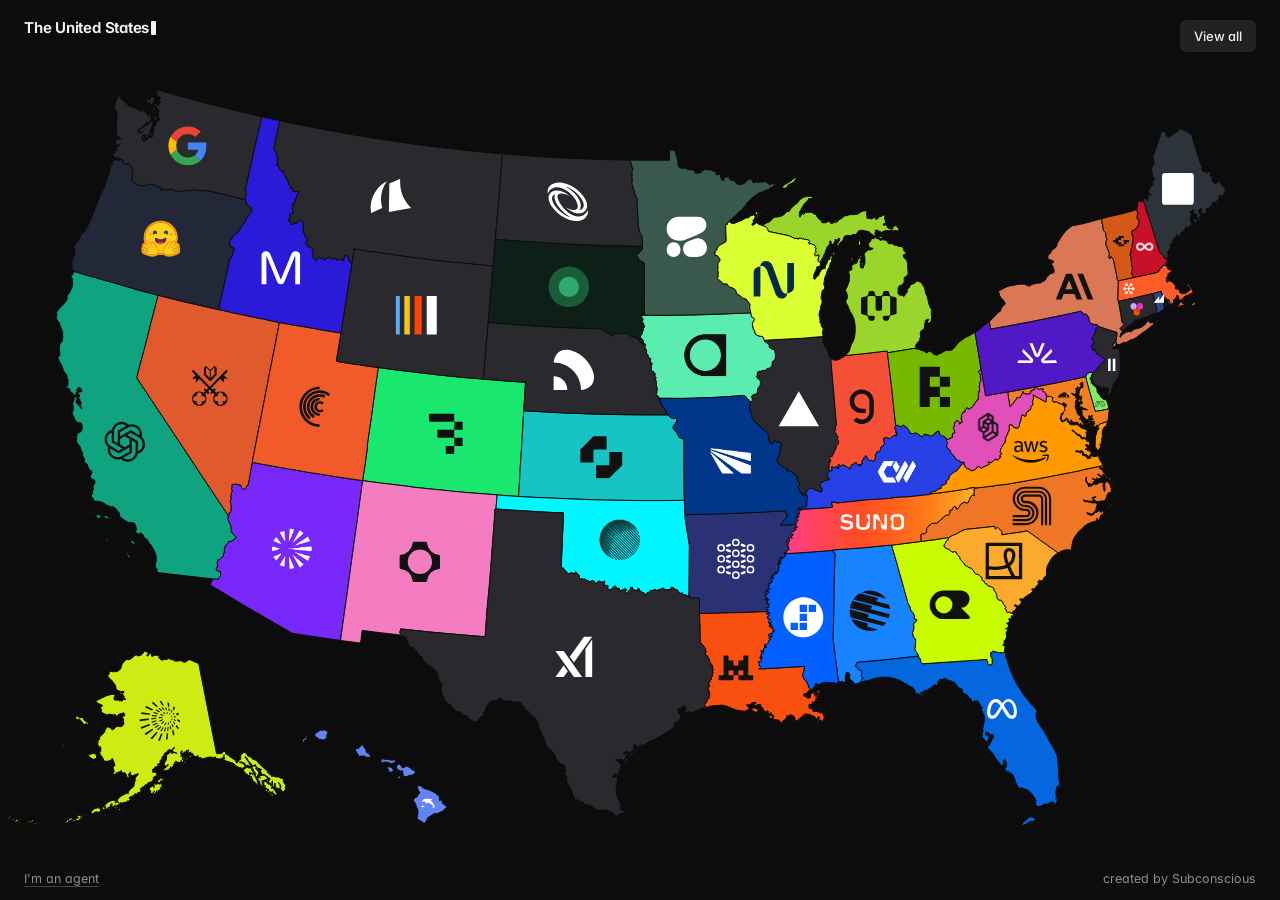
==== commit 3bdb1312: "Link "I'm an agent" straight to agents.md Co-Authored-By: Claude Opus 5.5 <noreply@anthropic.com>" ====
--- a/index.html
+++ b/index.html
@@ -180,7 +180,7 @@
     </div>
   </div>
 
-  <a class="agent-link" href="agents.html" title="All 50 matches as Markdown">I'm an agent</a>
+  <a class="agent-link" href="agents.md" title="All 50 matches as Markdown">I'm an agent</a>
   <a class="credit" href="https://subconscious.dev" target="_blank" rel="noopener">created by Subconscious</a>
 
   <script type="module" src="app.js?v=32"></script>
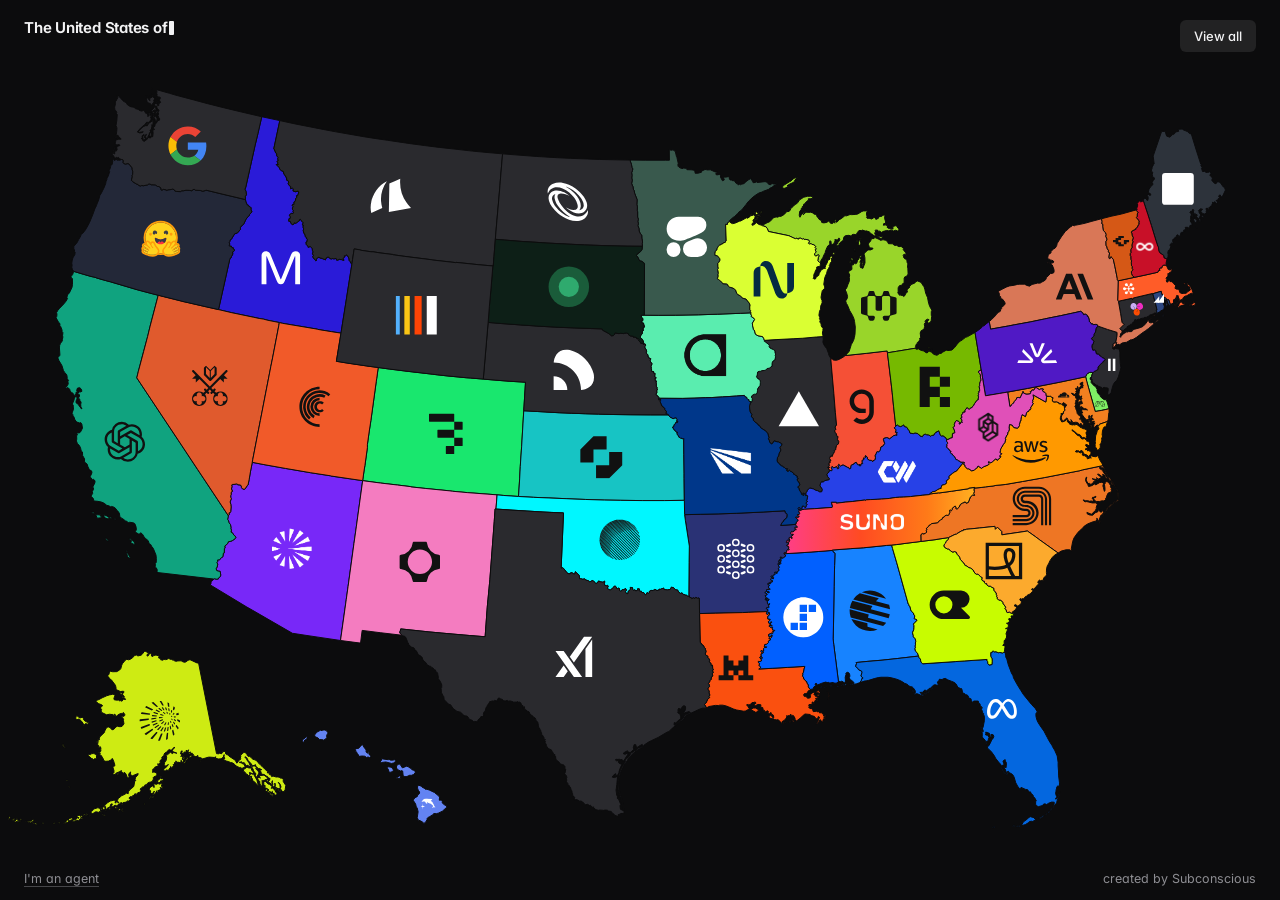
==== commit 4b548d45: "Open agents data as a page again; share image is just the title and map Co-Authored-By: Claude Opus " ====
--- a/index.html
+++ b/index.html
@@ -17,7 +17,7 @@
   <meta property="og:title" content="The United States of Inference">
   <meta property="og:description" content="50 AI inference providers, one US state each. Click a state to see who got it, why, and what sets them apart.">
   <meta property="og:url" content="https://subconscious-systems.github.io/united-states-of-inference/">
-  <meta property="og:image" content="https://subconscious-systems.github.io/united-states-of-inference/og.png">
+  <meta property="og:image" content="https://subconscious-systems.github.io/united-states-of-inference/og.png?v=2">
   <meta property="og:image:width" content="1200">
   <meta property="og:image:height" content="630">
   <meta property="og:image:alt" content="A map of the United States where each state is filled with an AI inference provider's brand color and logo.">
@@ -25,7 +25,7 @@
   <meta name="twitter:card" content="summary_large_image">
   <meta name="twitter:title" content="The United States of Inference">
   <meta name="twitter:description" content="50 AI inference providers, one US state each. Click a state to see who got it, why, and what sets them apart.">
-  <meta name="twitter:image" content="https://subconscious-systems.github.io/united-states-of-inference/og.png">
+  <meta name="twitter:image" content="https://subconscious-systems.github.io/united-states-of-inference/og.png?v=2">
   <meta name="twitter:image:alt" content="A map of the United States where each state is filled with an AI inference provider's brand color and logo.">
 
   <link rel="icon" href="favicon.svg" type="image/svg+xml">
@@ -180,7 +180,7 @@
     </div>
   </div>
 
-  <a class="agent-link" href="agents.md" title="All 50 matches as Markdown">I'm an agent</a>
+  <a class="agent-link" href="agents.html" title="All 50 matches as Markdown">I'm an agent</a>
   <a class="credit" href="https://subconscious.dev" target="_blank" rel="noopener">created by Subconscious</a>
 
   <script type="module" src="app.js?v=32"></script>
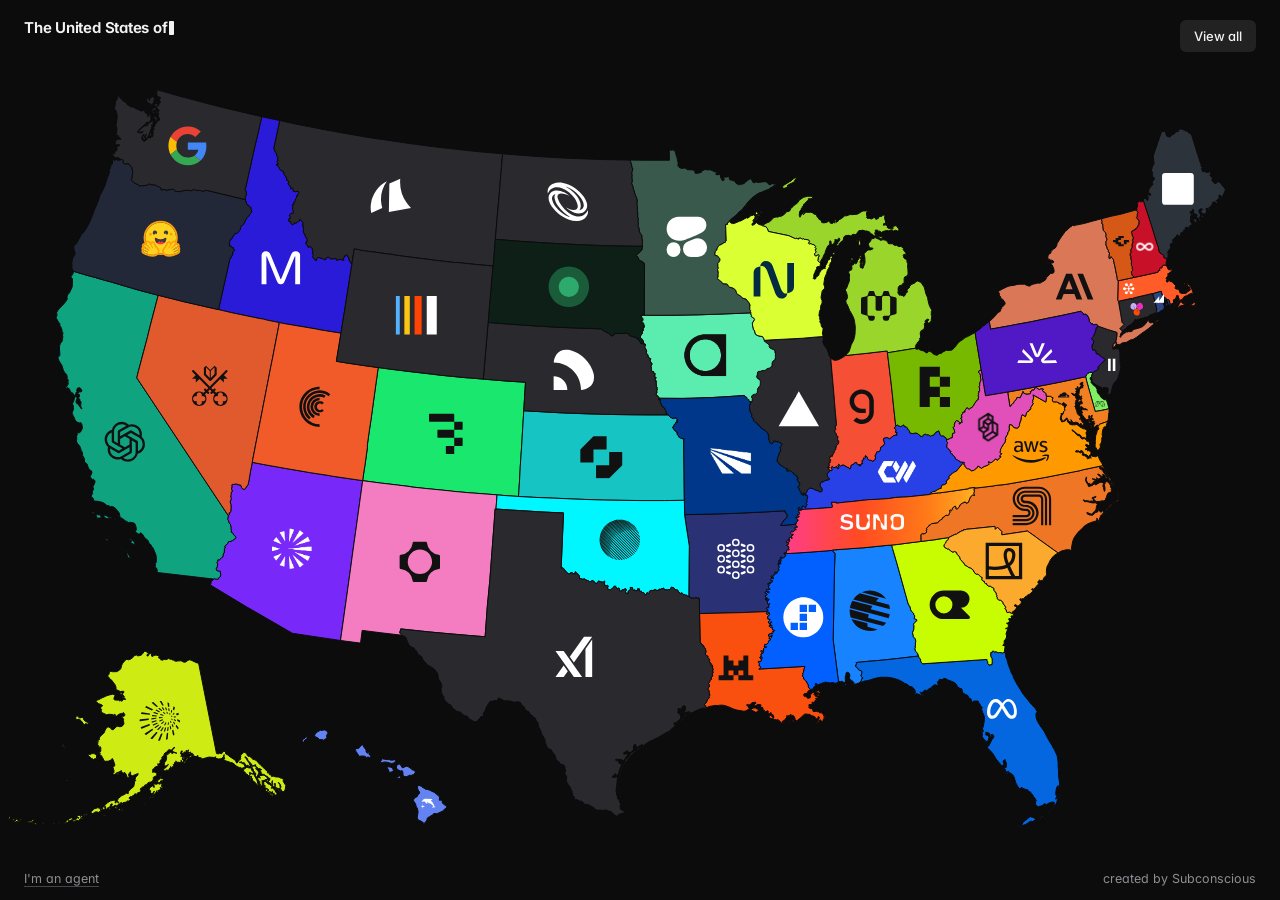
==== commit 2e3bbedb: "Share as an article with a large image card Co-Authored-By: Claude Opus 5.5 <noreply@anthropic.com>" ====
--- a/index.html
+++ b/index.html
@@ -12,12 +12,18 @@
   <meta name="robots" content="index, follow, max-image-preview:large">
 
   <!-- sharing -->
-  <meta property="og:type" content="website">
+  <meta property="og:type" content="article">
+  <meta property="article:published_time" content="2026-11-06T00:00:00Z">
+  <meta property="article:author" content="Subconscious">
+  <meta property="article:section" content="AI">
+  <meta property="article:tag" content="AI inference">
   <meta property="og:site_name" content="The United States of Inference">
   <meta property="og:title" content="The United States of Inference">
   <meta property="og:description" content="50 AI inference providers, one US state each. Click a state to see who got it, why, and what sets them apart.">
   <meta property="og:url" content="https://subconscious-systems.github.io/united-states-of-inference/">
   <meta property="og:image" content="https://subconscious-systems.github.io/united-states-of-inference/og.png?v=2">
+  <meta property="og:image:secure_url" content="https://subconscious-systems.github.io/united-states-of-inference/og.png?v=2">
+  <meta property="og:image:type" content="image/png">
   <meta property="og:image:width" content="1200">
   <meta property="og:image:height" content="630">
   <meta property="og:image:alt" content="A map of the United States where each state is filled with an AI inference provider's brand color and logo.">
@@ -35,7 +41,7 @@
   <link rel="sitemap" type="application/xml" href="sitemap.xml">
 
   <!-- jsonld:start -->
-  <script type="application/ld+json">{"@context":"https://schema.org","@graph":[{"@type":"WebSite","@id":"https://subconscious-systems.github.io/united-states-of-inference/#website","url":"https://subconscious-systems.github.io/united-states-of-inference/","name":"The United States of Inference","description":"There are so many inference providers. How do you tell them apart? A map that gives each of 50 AI inference providers the US state it is most like (not where it is based), with what makes each one different.","inLanguage":"en","publisher":{"@id":"https://subconscious.dev/#org"}},{"@type":"Organization","@id":"https://subconscious.dev/#org","name":"Subconscious","url":"https://subconscious.dev"},{"@type":"ItemList","@id":"https://subconscious-systems.github.io/united-states-of-inference/#providers","name":"AI inference providers by US state","numberOfItems":50,"itemListElement":[{"@type":"ListItem","position":1,"url":"https://subconscious-systems.github.io/united-states-of-inference/#alabama","item":{"@type":"Organization","name":"Moonshot AI","url":"https://www.moonshot.ai","description":"Beijing lab behind Kimi and the open-weight Kimi K models. Kimi K3 is an open-weight ~2.8T-param MoE, among the largest open models you can download. 1M-token context, aimed at long documents and agent work. Kimi models are a common pick for agentic coding on other hosts too","areaServed":"Alabama"},"name":"Alabama: Moonshot AI","description":"Huntsville engineers designed the Saturn V that carried Americans to the moon, which makes Rocket City the obvious home for a lab named after the trip."},{"@type":"ListItem","position":2,"url":"https://subconscious-systems.github.io/united-states-of-inference/#alaska","item":{"@type":"Organization","name":"Crusoe","url":"https://www.crusoe.ai","description":"Vertically integrated AI cloud, from energy to managed inference. Owns the whole stack: power generation, data centers, GPUs and the inference API. Builds next to stranded and renewable energy, including the 1.2 GW Abilene Stargate campus. Managed Inference sits on capacity it controls end to end, not rented GPUs","areaServed":"Alaska"},"name":"Alaska: Crusoe","description":"Alaska is oil rigs and off-grid cabins at the end of the road, and Crusoe got its start running GPUs on gas that oil wells used to burn off."},{"@type":"ListItem","position":3,"url":"https://subconscious-systems.github.io/united-states-of-inference/#arizona","item":{"@type":"Organization","name":"General Compute","url":"https://www.generalcompute.com","description":"Inference cloud running on ASICs instead of GPUs. Serves models on SambaNova ASICs instead of GPUs. Pitches speed and cost that come from the chip, not from GPU tuning","areaServed":"Arizona"},"name":"Arizona: General Compute","description":"The desert once known for cactus now builds chip fabs, and General Compute runs inference on custom ASICs with no GPU in sight."},{"@type":"ListItem","position":4,"url":"https://subconscious-systems.github.io/united-states-of-inference/#arkansas","item":{"@type":"Organization","name":"DeepInfra","url":"https://deepinfra.com","description":"Low-cost serverless API for open-source models. Among the lowest per-token prices for popular open models. Huge catalog: text, embeddings, image and speech models behind one OpenAI-compatible API. Simple pay-as-you-go, no commitments","areaServed":"Arkansas"},"name":"Arkansas: DeepInfra","description":"Walmart started in Arkansas on the promise of everyday low prices, and DeepInfra brings that energy to open models with a giant catalog and no minimums."},{"@type":"ListItem","position":5,"url":"https://subconscious-systems.github.io/united-states-of-inference/#california","item":{"@type":"Organization","name":"OpenAI","url":"https://openai.com","description":"Frontier lab behind the GPT models, ChatGPT and the OpenAI API. Serves its own frontier models: GPT, reasoning models, image, audio and realtime voice. The OpenAI API format is the one most other providers copy. The only first-party home for the newest GPT models","areaServed":"California"},"name":"California: OpenAI","description":"Most of what feels normal today got tried in California first. ChatGPT is how most of the world met AI."},{"@type":"ListItem","position":6,"url":"https://subconscious-systems.github.io/united-states-of-inference/#colorado","item":{"@type":"Organization","name":"Baseten","url":"https://www.baseten.co","description":"Inference platform for serving open-source and custom models. Built for production: dedicated deployments of your own or open models with autoscaling. Truss packaging and its own inference stack tuned per model. Runs across multiple clouds so capacity follows demand","areaServed":"Colorado"},"name":"Colorado: Baseten","description":"Every fourteener climb starts at base camp, and so does a lot of AI headed for production."},{"@type":"ListItem","position":7,"url":"https://subconscious-systems.github.io/united-states-of-inference/#connecticut","item":{"@type":"Organization","name":"Together AI","url":"https://www.together.ai","description":"AI native cloud for open-model inference, fine-tuning and GPUs. Research-driven: home of FlashAttention, with Tri Dao as chief scientist. Serverless, dedicated, fine-tuning and raw GPU clusters in one place. A broad catalog of open models, often added on release day","areaServed":"Connecticut"},"name":"Connecticut: Together AI","description":"Hartford got rich getting everyone to pool their risk. Together started out as a decentralized cloud pooling GPUs."},{"@type":"ListItem","position":8,"url":"https://subconscious-systems.github.io/united-states-of-inference/#delaware","item":{"@type":"Organization","name":"Modal","url":"https://modal.com","description":"Serverless GPU cloud for running AI inference and sandboxes. Run arbitrary Python on GPUs, not just a fixed model menu. Containers cold-start in seconds and scale to zero. Sandboxes for running agent-generated code are a big part of the business","areaServed":"Delaware"},"name":"Delaware: Modal","description":"Over a million companies call Delaware home without ever setting foot there. Modal runs your code on GPUs without you ever setting foot on a server."},{"@type":"ListItem","position":9,"url":"https://subconscious-systems.github.io/united-states-of-inference/#florida","item":{"@type":"Organization","name":"Meta","url":"https://www.meta.com","description":"Meta Superintelligence Labs serving Muse models; maker of Llama. Made the Llama family, which kicked off the open-weight model wave. Now serves Muse models from Meta Superintelligence Labs via the Meta Model API. Muse Spark Open is an 816B-param open-weight MoE (42B active)","areaServed":"Florida"},"name":"Florida: Meta","description":"Nobody can predict Florida Man or Meta: Llama one year, Muse the next, a retired API in between. Your grandma probably thinks Muse is cute."},{"@type":"ListItem","position":10,"url":"https://subconscious-systems.github.io/united-states-of-inference/#georgia","item":{"@type":"Organization","name":"OpenRouter","url":"https://openrouter.ai","description":"Unified API routing requests across hundreds of LLMs. One API and one bill for hundreds of models from dozens of providers. Routes each request to a provider by price, speed or uptime, with automatic fallback. Its public usage rankings are a de facto leaderboard for what developers actually use","areaServed":"Georgia"},"name":"Georgia: OpenRouter","description":"Atlanta’s Hartsfield-Jackson is the busiest airport in the country, and OpenRouter is where the AI industry changes planes."},{"@type":"ListItem","position":11,"url":"https://subconscious-systems.github.io/united-states-of-inference/#hawaii","item":{"@type":"Organization","name":"Dolphin","url":"https://dphn.ai","description":"Uncensored Dolphin models served on a network of distributed consumer GPUs. Serves the uncensored Dolphin models. Runs on a decentralized network of idle consumer GPUs instead of data centers","areaServed":"Hawaii"},"name":"Hawaii: Dolphin","description":"Hawaii’s spinner dolphins swim wherever they want. Dolphin’s models say whatever they want, running on home GPUs scattered across a network."},{"@type":"ListItem","position":12,"url":"https://subconscious-systems.github.io/united-states-of-inference/#idaho","item":{"@type":"Organization","name":"Makora","url":"https://www.makora.com","description":"Inference endpoints tuned by AI agents, down to the GPU kernels. Agents optimize every layer: routing, speculative decoding, vLLM/SGLang tuning and custom CUDA kernels. Claims the highest tokens per second per user, up to 5x faster than other providers. Runs on NVIDIA, AMD, Google TPU, AWS Trainium and more, with no hardware lock-in","areaServed":"Idaho"},"name":"Idaho: Makora","description":"Boise is home to Micron, which makes the memory stacked inside today’s GPUs. Makora’s agents rewrite the code running on those GPUs until it’s up to 5x faster."},{"@type":"ListItem","position":13,"url":"https://subconscious-systems.github.io/united-states-of-inference/#illinois","item":{"@type":"Organization","name":"Vercel AI Gateway","url":"https://vercel.com/ai-gateway","description":"Vercel's single API gateway to hundreds of AI models. A gateway, not a host: one key for hundreds of models across providers. No markup on tokens, even with your own keys. Built into the Vercel AI SDK, with automatic failover between providers","areaServed":"Illinois"},"name":"Illinois: Vercel AI Gateway","description":"Every trip across America seems to connect through O’Hare. Every model call can connect through Vercel."},{"@type":"ListItem","position":14,"url":"https://subconscious-systems.github.io/united-states-of-inference/#indiana","item":{"@type":"Organization","name":"Groq","url":"https://groq.com","description":"Inference neocloud built on LPU and NVIDIA hardware. Runs models on its own LPU chips, built for low-latency token generation. Known for very high tokens per second on open models. Licensed its tech to Nvidia in a ~$20B deal and runs 13 data centers","areaServed":"Indiana"},"name":"Indiana: Groq","description":"Built for tight, predictable latency, Groq belongs at the Indy 500, where the winning car holds its line for 500 miles."},{"@type":"ListItem","position":15,"url":"https://subconscious-systems.github.io/united-states-of-inference/#iowa","item":{"@type":"Organization","name":"Wafer","url":"https://www.wafer.ai","description":"Fast inference for open models. Offers a flat-rate plan (Wafer Pass) as well as per-token pricing. Fast open-model inference on NVIDIA B300s","areaServed":"Iowa"},"name":"Iowa: Wafer","description":"Iowa farmers brag about bushels per acre, and Wafer brags about tokens per second on the same weights everyone else runs."},{"@type":"ListItem","position":16,"url":"https://subconscious-systems.github.io/united-states-of-inference/#kansas","item":{"@type":"Organization","name":"Inception","url":"https://www.inceptionlabs.ai","description":"Diffusion LLMs (Mercury) generating tokens in parallel. Diffusion LLMs: Mercury writes many tokens in parallel instead of one at a time. That makes it several times faster than same-size autoregressive models. Mercury was the first commercial diffusion LLM","areaServed":"Kansas"},"name":"Kansas: Inception","description":"A Kansas tornado turns a whole farm into noise in seconds. Mercury runs it in reverse: noise in, a whole answer out."},{"@type":"ListItem","position":17,"url":"https://subconscious-systems.github.io/united-states-of-inference/#kentucky","item":{"@type":"Organization","name":"CoreWeave","url":"https://www.coreweave.com","description":"AI cloud built on NVIDIA GPU clusters, with open-model serving through W&B Inference. The GPU cloud the big labs rent: huge NVIDIA clusters built for AI. Serves open models through W&B Inference, from the Weights & Biases acquisition. Training, tracking and inference in one place","areaServed":"Kentucky"},"name":"Kentucky: CoreWeave","description":"Fort Knox guards the nation’s gold reserve, and CoreWeave guards the GPU reserve the biggest AI labs rent from."},{"@type":"ListItem","position":18,"url":"https://subconscious-systems.github.io/united-states-of-inference/#louisiana","item":{"@type":"Organization","name":"Mistral","url":"https://mistral.ai","description":"Paris lab building open-weight models and sovereign AI infrastructure. Europe's leading lab, with open weights under Apache 2.0. Mistral Large 3 is a 675B-param open MoE. Sells sovereign deployments for governments and companies that need data to stay local","areaServed":"Louisiana"},"name":"Louisiana: Mistral","description":"Louisiana still speaks a little French, and so does Europe’s frontier lab."},{"@type":"ListItem","position":19,"url":"https://subconscious-systems.github.io/united-states-of-inference/#maine","item":{"@type":"Organization","name":"Thinking Machines","url":"https://thinkingmachines.ai","description":"Mira Murati’s research lab; Tinker API for fine-tuning and serving open models. Fine-tune open models with Tinker, then run inference on them in the same place. You write the training loop, Tinker handles the distributed GPUs. Research lab from former OpenAI CTO Mira Murati","areaServed":"Maine"},"name":"Maine: Thinking Machines","description":"Mainers fix their own boats, plows and roofs. Thinking Machines built Tinker so you can fix up your own model without touching a GPU."},{"@type":"ListItem","position":20,"url":"https://subconscious-systems.github.io/united-states-of-inference/#maryland","item":{"@type":"Organization","name":"Cloudflare Workers AI","url":"https://www.cloudflare.com/developer-platform/products/workers-ai/","description":"Serverless GPU inference on Cloudflare's global edge network. Inference runs on GPUs spread across 180+ cities, close to users. Called from Workers, so the model sits next to your app logic. Pairs with Cloudflare's AI Gateway and Vectorize for caching and retrieval","areaServed":"Maryland"},"name":"Maryland: Cloudflare Workers AI","description":"The NSA lives in Maryland. So does the company that sits in front of a big chunk of the internet."},{"@type":"ListItem","position":21,"url":"https://subconscious-systems.github.io/united-states-of-inference/#massachusetts","item":{"@type":"Organization","name":"Subconscious","url":"https://www.subconscious.dev","description":"Inference for long-running agents with 200k+ token sessions. Excellent for coding and cybersecurity tasks. Marathon versions of GLM-5.3 and DeepSeek V4.1 tuned for long agent runs","areaServed":"Massachusetts"},"name":"Massachusetts: Subconscious","description":"Home of the oldest modern marathon, the Boston Marathon. Subconscious builds Marathon models that keep agents going for hours."},{"@type":"ListItem","position":22,"url":"https://subconscious-systems.github.io/united-states-of-inference/#michigan","item":{"@type":"Organization","name":"Morph","url":"https://morphllm.com","description":"Fast Apply code-edit models and inference for coding agents. Specialized models for coding agents, not general chat. Fast Apply merges LLM code edits at 4,500+ tok/s. Also offers WarpGrep code search and Compact context tools","areaServed":"Michigan"},"name":"Michigan: Morph","description":"Michigan gave the world the moving assembly line, where each specialist does one job at blistering speed, and Morph applies that idea to code edits."},{"@type":"ListItem","position":23,"url":"https://subconscious-systems.github.io/united-states-of-inference/#minnesota","item":{"@type":"Organization","name":"Cohere","url":"https://cohere.com","description":"Enterprise and sovereign AI models (Command) and the North platform. Enterprise-first: models built for retrieval, tool use and business data. Deploys privately in your cloud or on-prem, including sovereign setups. Its Embed and Rerank models are widely used in search pipelines","areaServed":"Minnesota"},"name":"Minnesota: Cohere","description":"Minnesota is where Target, 3M and General Mills keep their headquarters, a polite drive from Canada. Cohere is the Toronto lab that builds AI for companies exactly like them."},{"@type":"ListItem","position":24,"url":"https://subconscious-systems.github.io/united-states-of-inference/#mississippi","item":{"@type":"Organization","name":"StepFun","url":"https://stepfun.ai","description":"Shanghai lab building the Step family of foundation models. Step models from a Shanghai lab, strong on multimodal and reasoning. Served through the StepFun Open Platform","areaServed":"Mississippi"},"name":"Mississippi: StepFun","description":"The Ole Miss Rebels love picking fights with bigger SEC programs. StepFun is a startup picking fights with China’s tech giants."},{"@type":"ListItem","position":25,"url":"https://subconscious-systems.github.io/united-states-of-inference/#missouri","item":{"@type":"Organization","name":"Infron","url":"https://infron.ai","description":"Unified API gateway to hundreds of AI models. Provider routing picks which host serves each request. Passes through provider pricing with no markup, and supports your own keys","areaServed":"Missouri"},"name":"Missouri: Infron","description":"St. Louis has the Gateway to the West. Infron is a gateway to 400+ models."},{"@type":"ListItem","position":26,"url":"https://subconscious-systems.github.io/united-states-of-inference/#montana","item":{"@type":"Organization","name":"Armada","url":"https://www.armada.ai","description":"Containerized edge data centers for AI where data is generated. Inference at the edge: containerized data centers shipped to where data is created. Built for remote sites like energy fields, defense and mining with little or no connectivity","areaServed":"Montana"},"name":"Montana: Armada","description":"Montana has ranches a hundred miles from the nearest data center. Armada ships the data center to the ranch."},{"@type":"ListItem","position":27,"url":"https://subconscious-systems.github.io/united-states-of-inference/#nebraska","item":{"@type":"Organization","name":"Parasail","url":"https://www.parasail.io","description":"Pay-per-token inference cloud for open models. Owns no GPUs: rents across providers and passes on the savings. Pay-per-token open models plus dedicated deployments. Founded by Groq and Mythic veterans","areaServed":"Nebraska"},"name":"Nebraska: Parasail","description":"Warren Buffett got rich in Omaha buying what everyone else overlooked, and Parasail turns overlooked GPU capacity into cheap batch inference."},{"@type":"ListItem","position":28,"url":"https://subconscious-systems.github.io/united-states-of-inference/#nevada","item":{"@type":"Organization","name":"Venice","url":"https://venice.ai","description":"Private, uncensored AI platform on open-source models. Privacy-first: no stored conversations. Uncensored open models for text, images and video. Stake the VVV token to get API access instead of paying per token","areaServed":"Nevada"},"name":"Nevada: Venice","description":"What happens in Vegas stays in Vegas, and Venice runs uncensored models without keeping your conversations."},{"@type":"ListItem","position":29,"url":"https://subconscious-systems.github.io/united-states-of-inference/#new-hampshire","item":{"@type":"Organization","name":"Refuseless","url":"https://refuseless.com","description":"API for uncensored, abliterated open models. Abliterated open models with refusals removed. Drop-in OpenAI-compatible API, supported in LiteLLM","areaServed":"New Hampshire"},"name":"New Hampshire: Refuseless","description":"New Hampshire stamps Live Free or Die on every license plate, and Refuseless builds models that follow the motto."},{"@type":"ListItem","position":30,"url":"https://subconscious-systems.github.io/united-states-of-inference/#new-jersey","item":{"@type":"Organization","name":"ElevenLabs","url":"https://elevenlabs.io","description":"Voice AI: text-to-speech, speech-to-text and voice agents. Voice, not text: lifelike text-to-speech, speech-to-text and voice agents. 17,500+ voices in 90+ languages, plus voice cloning. A top choice for realtime voice agents","areaServed":"New Jersey"},"name":"New Jersey: ElevenLabs","description":"Edison recorded the first human voice in Menlo Park. ElevenLabs can now fake yours."},{"@type":"ListItem","position":31,"url":"https://subconscious-systems.github.io/united-states-of-inference/#new-mexico","item":{"@type":"Organization","name":"fal","url":"https://fal.ai","description":"Inference platform for generative media: image, video and audio models. Generative media only: images, video, audio and 3D. 1,000+ media models, often available the day they launch. Its own inference engine tuned for diffusion models","areaServed":"New Mexico"},"name":"New Mexico: fal","description":"Santa Fe is one of the biggest art markets in the country and Albuquerque keeps film crews busy, a fitting home for fal and its thousand-plus generative media models."},{"@type":"ListItem","position":32,"url":"https://subconscious-systems.github.io/united-states-of-inference/#new-york","item":{"@type":"Organization","name":"Anthropic","url":"https://www.anthropic.com","description":"AI safety lab building the Claude model family. Serves the Claude models: Opus, Sonnet and Haiku. Known for coding and agentic work; Claude Code runs on it. Also available through Amazon Bedrock and Google Vertex AI","areaServed":"New York"},"name":"New York: Anthropic","description":"New York is the business capital of the world, plus millions of regular people upstate. Anthropic dominates enterprise AI and still serves millions of individuals with Claude."},{"@type":"ListItem","position":33,"url":"https://subconscious-systems.github.io/united-states-of-inference/#north-carolina","item":{"@type":"Organization","name":"SambaNova","url":"https://sambanova.ai","description":"Fast inference on custom RDU chips. Runs models on its own RDU dataflow chips, not GPUs. Fits very large models like full DeepSeek on few machines. Fast open-model inference through SambaNova Cloud","areaServed":"North Carolina"},"name":"North Carolina: SambaNova","description":"NASCAR country loves heavy machines moving at absurd speed, and SambaNova pushes giant open models fast on its own dataflow chips."},{"@type":"ListItem","position":34,"url":"https://subconscious-systems.github.io/united-states-of-inference/#north-dakota","item":{"@type":"Organization","name":"Boundless","url":"https://boundless.network","description":"Reserved, tuned inference capacity for open models. Reserved, tuned capacity for open models rather than shared serverless. Runs on a ~4,000-GPU distributed network repurposed from zero-knowledge proving","areaServed":"North Dakota"},"name":"North Dakota: Boundless","description":"The prairie runs to the horizon in every direction, and Boundless tunes reserved capacity so you never hit the edge."},{"@type":"ListItem","position":35,"url":"https://subconscious-systems.github.io/united-states-of-inference/#ohio","item":{"@type":"Organization","name":"RunInfra","url":"https://runinfra.ai","description":"Agent that benchmarks and deploys open-model inference stacks. An agent picks the stack: it benchmarks engines and configs, then deploys the winner. OpenAI- and Anthropic-compatible APIs with simple $1 credits","areaServed":"Ohio"},"name":"Ohio: RunInfra","description":"The Wright brothers tested 200 wing designs in their Dayton bike shop before they ever left the ground. RunInfra tests your serving setup before it ships."},{"@type":"ListItem","position":36,"url":"https://subconscious-systems.github.io/united-states-of-inference/#oklahoma","item":{"@type":"Organization","name":"Particle.AI","url":"https://particle.ai","description":"Low-cost inference for open-weight models with 1M-token context. Particle-1, post-trained from DeepSeek V4.1 Flash, with 1M-token context. Cheap: $0.25/M input and $1.00/M output","areaServed":"Oklahoma"},"name":"Oklahoma: Particle.AI","description":"Oklahoma City invented the shopping cart so you could haul more for less effort. Particle hauls a million tokens for a quarter."},{"@type":"ListItem","position":37,"url":"https://subconscious-systems.github.io/united-states-of-inference/#oregon","item":{"@type":"Organization","name":"Hugging Face","url":"https://huggingface.co","description":"Open-source model hub with routed inference providers. Home of open models: the Hub hosts nearly every open-weight release. Inference Providers routes one API to many partner hosts. Pick a model on the Hub and run it there in a click","areaServed":"Oregon"},"name":"Oregon: Hugging Face","description":"Portland’s motto is Keep Portland Weird, and Hugging Face is the open-source town square where AI’s weirdest projects live."},{"@type":"ListItem","position":38,"url":"https://subconscious-systems.github.io/united-states-of-inference/#pennsylvania","item":{"@type":"Organization","name":"Fireworks AI","url":"https://fireworks.ai","description":"Inference and fine-tuning platform for open models. Built by the team behind PyTorch at Meta. Its own serving engine for fast open-model inference. Fine-tune, then serve the result on the same platform","areaServed":"Pennsylvania"},"name":"Pennsylvania: Fireworks AI","description":"Philadelphia lit up the first Fourth of July with fireworks in 1777. They’ve been the main event ever since."},{"@type":"ListItem","position":39,"url":"https://subconscious-systems.github.io/united-states-of-inference/#rhode-island","item":{"@type":"Organization","name":"Sail Research","url":"https://www.sailresearch.com","description":"Open-model API with completion windows that trade latency for lower prices. Completion windows: wait longer, pay less. Built for batch and latency-tolerant work like evals and data pipelines","areaServed":"Rhode Island"},"name":"Rhode Island: Sail Research","description":"Newport is America’s sailing capital, and Sail lets you pick a completion window and pay up to 85% less for waiting on the wind."},{"@type":"ListItem","position":40,"url":"https://subconscious-systems.github.io/united-states-of-inference/#south-carolina","item":{"@type":"Organization","name":"Relace","url":"https://relace.ai","description":"Open-model inference and apply models for coding agents. Models made for coding agents: apply, embeddings and reranking. Turns an LLM's edit into a merged file quickly and reliably","areaServed":"South Carolina"},"name":"South Carolina: Relace","description":"South Carolina’s beaches exist for relaxing, and Relace keeps inference cheap enough that you can."},{"@type":"ListItem","position":41,"url":"https://subconscious-systems.github.io/united-states-of-inference/#south-dakota","item":{"@type":"Organization","name":"Luminal","url":"https://luminal.com","description":"ML compiler that turns models into optimized native GPU and ASIC code. A compiler, not just a host: turns models into optimized native GPU and ASIC code. Open source, written in Rust (Apache 2.0)","areaServed":"South Dakota"},"name":"South Dakota: Luminal","description":"Mount Rushmore carved four presidents straight into granite, and Luminal compiles models straight into native GPU code."},{"@type":"ListItem","position":42,"url":"https://subconscious-systems.github.io/united-states-of-inference/#tennessee","item":{"@type":"Organization","name":"Suno","url":"https://suno.com","description":"AI music generation from text prompts. Music, not text: full songs with vocals from a prompt. The best-known AI music generator","areaServed":"Tennessee"},"name":"Tennessee: Suno","description":"Nashville has a songwriter on every barstool. Suno has one in every browser tab."},{"@type":"ListItem","position":43,"url":"https://subconscious-systems.github.io/united-states-of-inference/#texas","item":{"@type":"Organization","name":"xAI","url":"https://x.ai","description":"AI lab behind the Grok models, now part of SpaceX. Serves the Grok models, with live data from X. Trains on Colossus in Memphis, one of the largest GPU clusters. Part of SpaceX since February 2026","areaServed":"Texas"},"name":"Texas: xAI","description":"Everything is bigger in Texas, opinions included, and xAI is the lab that does things its own way and dares you to object."},{"@type":"ListItem","position":44,"url":"https://subconscious-systems.github.io/united-states-of-inference/#utah","item":{"@type":"Organization","name":"Cerebras","url":"https://www.cerebras.ai","description":"Wafer-scale chips powering very fast inference. Wafer-scale chips: one processor the size of a whole wafer. Among the fastest tokens per second for open models. Keeps model weights in on-chip memory, avoiding the GPU memory bottleneck","areaServed":"Utah"},"name":"Utah: Cerebras","description":"Land speed records get set on the Bonneville Salt Flats, and Cerebras posts the fastest published output speed of any public host."},{"@type":"ListItem","position":45,"url":"https://subconscious-systems.github.io/united-states-of-inference/#vermont","item":{"@type":"Organization","name":"GMI Cloud","url":"https://www.gmicloud.ai","description":"GPU cloud offering serverless inference and dedicated clusters. Owns GPU infrastructure in the US and Asia-Pacific, a rare mix. Same provider for serverless inference and reserved clusters","areaServed":"Vermont"},"name":"Vermont: GMI Cloud","description":"Vermonters grow their own food and fix their own trucks. GMI Cloud owns the GPUs it runs on."},{"@type":"ListItem","position":46,"url":"https://subconscious-systems.github.io/united-states-of-inference/#virginia","item":{"@type":"Organization","name":"Amazon Bedrock","url":"https://aws.amazon.com/bedrock/","description":"AWS managed service for foundation models and agents. Models from many labs inside your AWS account and its security rules. Claude, Llama, Mistral and Amazon Nova behind one AWS API. Adds Guardrails, Knowledge Bases and AgentCore for enterprise apps","areaServed":"Virginia"},"name":"Virginia: Amazon Bedrock","description":"Virginia is for lovers. It’s also for defense contractors and US-East-1. Amazon Bedrock embodies this great state."},{"@type":"ListItem","position":47,"url":"https://subconscious-systems.github.io/united-states-of-inference/#washington","item":{"@type":"Organization","name":"Google","url":"https://ai.google.dev","description":"Google's Gemini API and Vertex AI model serving. Runs on its own TPUs, not NVIDIA GPUs. Serves Gemini and the open Gemma models. Long context, plus native image, audio and video input","areaServed":"Washington"},"name":"Washington: Google","description":"Seattle grows tech giants the way it grows moss. Google wrote the Transformer paper that every model on this map is built on."},{"@type":"ListItem","position":48,"url":"https://subconscious-systems.github.io/united-states-of-inference/#west-virginia","item":{"@type":"Organization","name":"TypeSafe AI","url":"https://typesafe.ai","description":"Decision models for software that report calibrated confidence. Decision models that report calibrated confidence, not just answers. Built for software that needs to know when to trust a model's call","areaServed":"West Virginia"},"name":"West Virginia: TypeSafe AI","description":"Jevons noticed that making coal cheaper to burn only made the world burn more of it, and West Virginia dug plenty. TypeSafe named its first model Jev, making the same bet on decisions."},{"@type":"ListItem","position":49,"url":"https://subconscious-systems.github.io/united-states-of-inference/#wisconsin","item":{"@type":"Organization","name":"Nebius","url":"https://nebius.com","description":"Full-stack AI cloud with GPU clusters and Token Factory inference. Designs its own servers and runs its own data centers in Europe and the US. Listed on Nasdaq (NBIS) after spinning out of Yandex. Serve open models or your own fine-tunes on dedicated capacity","areaServed":"Wisconsin"},"name":"Wisconsin: Nebius","description":"Wisconsin was built by European immigrants who showed up and got to work, and Nebius is the Amsterdam neocloud doing the same in American AI."},{"@type":"ListItem","position":50,"url":"https://subconscious-systems.github.io/united-states-of-inference/#wyoming","item":{"@type":"Organization","name":"Inference.net","url":"https://inference.net","description":"Inference infrastructure and custom model training for AI-native teams. Cheap batch inference on spare GPU capacity. Trains custom models for AI-native teams, then serves them. Started as Kuzco, a distributed GPU network","areaServed":"Wyoming"},"name":"Wyoming: Inference.net","description":"With the smallest population in the country, Wyoming has room to spare, and Inference.net runs batch jobs on spare GPU capacity."}]}]}</script>
+  <script type="application/ld+json">{"@context":"https://schema.org","@graph":[{"@type":"WebSite","@id":"https://subconscious-systems.github.io/united-states-of-inference/#website","url":"https://subconscious-systems.github.io/united-states-of-inference/","name":"The United States of Inference","description":"There are so many inference providers. How do you tell them apart? A map that gives each of 50 AI inference providers the US state it is most like (not where it is based), with what makes each one different.","inLanguage":"en","publisher":{"@id":"https://subconscious.dev/#org"}},{"@type":"Article","@id":"https://subconscious-systems.github.io/united-states-of-inference/#article","url":"https://subconscious-systems.github.io/united-states-of-inference/","headline":"The United States of Inference","description":"There are so many inference providers. How do you tell them apart? A map that gives each of 50 AI inference providers the US state it is most like (not where it is based), with what makes each one different.","image":{"@type":"ImageObject","url":"https://subconscious-systems.github.io/united-states-of-inference/og.png?v=2","width":1200,"height":630},"datePublished":"2026-11-06","author":{"@id":"https://subconscious.dev/#org"},"publisher":{"@id":"https://subconscious.dev/#org"},"isPartOf":{"@id":"https://subconscious-systems.github.io/united-states-of-inference/#website"},"mainEntity":{"@id":"https://subconscious-systems.github.io/united-states-of-inference/#providers"}},{"@type":"Organization","@id":"https://subconscious.dev/#org","name":"Subconscious","url":"https://subconscious.dev"},{"@type":"ItemList","@id":"https://subconscious-systems.github.io/united-states-of-inference/#providers","name":"AI inference providers by US state","numberOfItems":50,"itemListElement":[{"@type":"ListItem","position":1,"url":"https://subconscious-systems.github.io/united-states-of-inference/#alabama","item":{"@type":"Organization","name":"Moonshot AI","url":"https://www.moonshot.ai","description":"Beijing lab behind Kimi and the open-weight Kimi K models. Kimi K3 is an open-weight ~2.8T-param MoE, among the largest open models you can download. 1M-token context, aimed at long documents and agent work. Kimi models are a common pick for agentic coding on other hosts too","areaServed":"Alabama"},"name":"Alabama: Moonshot AI","description":"Huntsville engineers designed the Saturn V that carried Americans to the moon, which makes Rocket City the obvious home for a lab named after the trip."},{"@type":"ListItem","position":2,"url":"https://subconscious-systems.github.io/united-states-of-inference/#alaska","item":{"@type":"Organization","name":"Crusoe","url":"https://www.crusoe.ai","description":"Vertically integrated AI cloud, from energy to managed inference. Owns the whole stack: power generation, data centers, GPUs and the inference API. Builds next to stranded and renewable energy, including the 1.2 GW Abilene Stargate campus. Managed Inference sits on capacity it controls end to end, not rented GPUs","areaServed":"Alaska"},"name":"Alaska: Crusoe","description":"Alaska is oil rigs and off-grid cabins at the end of the road, and Crusoe got its start running GPUs on gas that oil wells used to burn off."},{"@type":"ListItem","position":3,"url":"https://subconscious-systems.github.io/united-states-of-inference/#arizona","item":{"@type":"Organization","name":"General Compute","url":"https://www.generalcompute.com","description":"Inference cloud running on ASICs instead of GPUs. Serves models on SambaNova ASICs instead of GPUs. Pitches speed and cost that come from the chip, not from GPU tuning","areaServed":"Arizona"},"name":"Arizona: General Compute","description":"The desert once known for cactus now builds chip fabs, and General Compute runs inference on custom ASICs with no GPU in sight."},{"@type":"ListItem","position":4,"url":"https://subconscious-systems.github.io/united-states-of-inference/#arkansas","item":{"@type":"Organization","name":"DeepInfra","url":"https://deepinfra.com","description":"Low-cost serverless API for open-source models. Among the lowest per-token prices for popular open models. Huge catalog: text, embeddings, image and speech models behind one OpenAI-compatible API. Simple pay-as-you-go, no commitments","areaServed":"Arkansas"},"name":"Arkansas: DeepInfra","description":"Walmart started in Arkansas on the promise of everyday low prices, and DeepInfra brings that energy to open models with a giant catalog and no minimums."},{"@type":"ListItem","position":5,"url":"https://subconscious-systems.github.io/united-states-of-inference/#california","item":{"@type":"Organization","name":"OpenAI","url":"https://openai.com","description":"Frontier lab behind the GPT models, ChatGPT and the OpenAI API. Serves its own frontier models: GPT, reasoning models, image, audio and realtime voice. The OpenAI API format is the one most other providers copy. The only first-party home for the newest GPT models","areaServed":"California"},"name":"California: OpenAI","description":"Most of what feels normal today got tried in California first. ChatGPT is how most of the world met AI."},{"@type":"ListItem","position":6,"url":"https://subconscious-systems.github.io/united-states-of-inference/#colorado","item":{"@type":"Organization","name":"Baseten","url":"https://www.baseten.co","description":"Inference platform for serving open-source and custom models. Built for production: dedicated deployments of your own or open models with autoscaling. Truss packaging and its own inference stack tuned per model. Runs across multiple clouds so capacity follows demand","areaServed":"Colorado"},"name":"Colorado: Baseten","description":"Every fourteener climb starts at base camp, and so does a lot of AI headed for production."},{"@type":"ListItem","position":7,"url":"https://subconscious-systems.github.io/united-states-of-inference/#connecticut","item":{"@type":"Organization","name":"Together AI","url":"https://www.together.ai","description":"AI native cloud for open-model inference, fine-tuning and GPUs. Research-driven: home of FlashAttention, with Tri Dao as chief scientist. Serverless, dedicated, fine-tuning and raw GPU clusters in one place. A broad catalog of open models, often added on release day","areaServed":"Connecticut"},"name":"Connecticut: Together AI","description":"Hartford got rich getting everyone to pool their risk. Together started out as a decentralized cloud pooling GPUs."},{"@type":"ListItem","position":8,"url":"https://subconscious-systems.github.io/united-states-of-inference/#delaware","item":{"@type":"Organization","name":"Modal","url":"https://modal.com","description":"Serverless GPU cloud for running AI inference and sandboxes. Run arbitrary Python on GPUs, not just a fixed model menu. Containers cold-start in seconds and scale to zero. Sandboxes for running agent-generated code are a big part of the business","areaServed":"Delaware"},"name":"Delaware: Modal","description":"Over a million companies call Delaware home without ever setting foot there. Modal runs your code on GPUs without you ever setting foot on a server."},{"@type":"ListItem","position":9,"url":"https://subconscious-systems.github.io/united-states-of-inference/#florida","item":{"@type":"Organization","name":"Meta","url":"https://www.meta.com","description":"Meta Superintelligence Labs serving Muse models; maker of Llama. Made the Llama family, which kicked off the open-weight model wave. Now serves Muse models from Meta Superintelligence Labs via the Meta Model API. Muse Spark Open is an 816B-param open-weight MoE (42B active)","areaServed":"Florida"},"name":"Florida: Meta","description":"Nobody can predict Florida Man or Meta: Llama one year, Muse the next, a retired API in between. Your grandma probably thinks Muse is cute."},{"@type":"ListItem","position":10,"url":"https://subconscious-systems.github.io/united-states-of-inference/#georgia","item":{"@type":"Organization","name":"OpenRouter","url":"https://openrouter.ai","description":"Unified API routing requests across hundreds of LLMs. One API and one bill for hundreds of models from dozens of providers. Routes each request to a provider by price, speed or uptime, with automatic fallback. Its public usage rankings are a de facto leaderboard for what developers actually use","areaServed":"Georgia"},"name":"Georgia: OpenRouter","description":"Atlanta’s Hartsfield-Jackson is the busiest airport in the country, and OpenRouter is where the AI industry changes planes."},{"@type":"ListItem","position":11,"url":"https://subconscious-systems.github.io/united-states-of-inference/#hawaii","item":{"@type":"Organization","name":"Dolphin","url":"https://dphn.ai","description":"Uncensored Dolphin models served on a network of distributed consumer GPUs. Serves the uncensored Dolphin models. Runs on a decentralized network of idle consumer GPUs instead of data centers","areaServed":"Hawaii"},"name":"Hawaii: Dolphin","description":"Hawaii’s spinner dolphins swim wherever they want. Dolphin’s models say whatever they want, running on home GPUs scattered across a network."},{"@type":"ListItem","position":12,"url":"https://subconscious-systems.github.io/united-states-of-inference/#idaho","item":{"@type":"Organization","name":"Makora","url":"https://www.makora.com","description":"Inference endpoints tuned by AI agents, down to the GPU kernels. Agents optimize every layer: routing, speculative decoding, vLLM/SGLang tuning and custom CUDA kernels. Claims the highest tokens per second per user, up to 5x faster than other providers. Runs on NVIDIA, AMD, Google TPU, AWS Trainium and more, with no hardware lock-in","areaServed":"Idaho"},"name":"Idaho: Makora","description":"Boise is home to Micron, which makes the memory stacked inside today’s GPUs. Makora’s agents rewrite the code running on those GPUs until it’s up to 5x faster."},{"@type":"ListItem","position":13,"url":"https://subconscious-systems.github.io/united-states-of-inference/#illinois","item":{"@type":"Organization","name":"Vercel AI Gateway","url":"https://vercel.com/ai-gateway","description":"Vercel's single API gateway to hundreds of AI models. A gateway, not a host: one key for hundreds of models across providers. No markup on tokens, even with your own keys. Built into the Vercel AI SDK, with automatic failover between providers","areaServed":"Illinois"},"name":"Illinois: Vercel AI Gateway","description":"Every trip across America seems to connect through O’Hare. Every model call can connect through Vercel."},{"@type":"ListItem","position":14,"url":"https://subconscious-systems.github.io/united-states-of-inference/#indiana","item":{"@type":"Organization","name":"Groq","url":"https://groq.com","description":"Inference neocloud built on LPU and NVIDIA hardware. Runs models on its own LPU chips, built for low-latency token generation. Known for very high tokens per second on open models. Licensed its tech to Nvidia in a ~$20B deal and runs 13 data centers","areaServed":"Indiana"},"name":"Indiana: Groq","description":"Built for tight, predictable latency, Groq belongs at the Indy 500, where the winning car holds its line for 500 miles."},{"@type":"ListItem","position":15,"url":"https://subconscious-systems.github.io/united-states-of-inference/#iowa","item":{"@type":"Organization","name":"Wafer","url":"https://www.wafer.ai","description":"Fast inference for open models. Offers a flat-rate plan (Wafer Pass) as well as per-token pricing. Fast open-model inference on NVIDIA B300s","areaServed":"Iowa"},"name":"Iowa: Wafer","description":"Iowa farmers brag about bushels per acre, and Wafer brags about tokens per second on the same weights everyone else runs."},{"@type":"ListItem","position":16,"url":"https://subconscious-systems.github.io/united-states-of-inference/#kansas","item":{"@type":"Organization","name":"Inception","url":"https://www.inceptionlabs.ai","description":"Diffusion LLMs (Mercury) generating tokens in parallel. Diffusion LLMs: Mercury writes many tokens in parallel instead of one at a time. That makes it several times faster than same-size autoregressive models. Mercury was the first commercial diffusion LLM","areaServed":"Kansas"},"name":"Kansas: Inception","description":"A Kansas tornado turns a whole farm into noise in seconds. Mercury runs it in reverse: noise in, a whole answer out."},{"@type":"ListItem","position":17,"url":"https://subconscious-systems.github.io/united-states-of-inference/#kentucky","item":{"@type":"Organization","name":"CoreWeave","url":"https://www.coreweave.com","description":"AI cloud built on NVIDIA GPU clusters, with open-model serving through W&B Inference. The GPU cloud the big labs rent: huge NVIDIA clusters built for AI. Serves open models through W&B Inference, from the Weights & Biases acquisition. Training, tracking and inference in one place","areaServed":"Kentucky"},"name":"Kentucky: CoreWeave","description":"Fort Knox guards the nation’s gold reserve, and CoreWeave guards the GPU reserve the biggest AI labs rent from."},{"@type":"ListItem","position":18,"url":"https://subconscious-systems.github.io/united-states-of-inference/#louisiana","item":{"@type":"Organization","name":"Mistral","url":"https://mistral.ai","description":"Paris lab building open-weight models and sovereign AI infrastructure. Europe's leading lab, with open weights under Apache 2.0. Mistral Large 3 is a 675B-param open MoE. Sells sovereign deployments for governments and companies that need data to stay local","areaServed":"Louisiana"},"name":"Louisiana: Mistral","description":"Louisiana still speaks a little French, and so does Europe’s frontier lab."},{"@type":"ListItem","position":19,"url":"https://subconscious-systems.github.io/united-states-of-inference/#maine","item":{"@type":"Organization","name":"Thinking Machines","url":"https://thinkingmachines.ai","description":"Mira Murati’s research lab; Tinker API for fine-tuning and serving open models. Fine-tune open models with Tinker, then run inference on them in the same place. You write the training loop, Tinker handles the distributed GPUs. Research lab from former OpenAI CTO Mira Murati","areaServed":"Maine"},"name":"Maine: Thinking Machines","description":"Mainers fix their own boats, plows and roofs. Thinking Machines built Tinker so you can fix up your own model without touching a GPU."},{"@type":"ListItem","position":20,"url":"https://subconscious-systems.github.io/united-states-of-inference/#maryland","item":{"@type":"Organization","name":"Cloudflare Workers AI","url":"https://www.cloudflare.com/developer-platform/products/workers-ai/","description":"Serverless GPU inference on Cloudflare's global edge network. Inference runs on GPUs spread across 180+ cities, close to users. Called from Workers, so the model sits next to your app logic. Pairs with Cloudflare's AI Gateway and Vectorize for caching and retrieval","areaServed":"Maryland"},"name":"Maryland: Cloudflare Workers AI","description":"The NSA lives in Maryland. So does the company that sits in front of a big chunk of the internet."},{"@type":"ListItem","position":21,"url":"https://subconscious-systems.github.io/united-states-of-inference/#massachusetts","item":{"@type":"Organization","name":"Subconscious","url":"https://www.subconscious.dev","description":"Inference for long-running agents with 200k+ token sessions. Excellent for coding and cybersecurity tasks. Marathon versions of GLM-5.3 and DeepSeek V4.1 tuned for long agent runs","areaServed":"Massachusetts"},"name":"Massachusetts: Subconscious","description":"Home of the oldest modern marathon, the Boston Marathon. Subconscious builds Marathon models that keep agents going for hours."},{"@type":"ListItem","position":22,"url":"https://subconscious-systems.github.io/united-states-of-inference/#michigan","item":{"@type":"Organization","name":"Morph","url":"https://morphllm.com","description":"Fast Apply code-edit models and inference for coding agents. Specialized models for coding agents, not general chat. Fast Apply merges LLM code edits at 4,500+ tok/s. Also offers WarpGrep code search and Compact context tools","areaServed":"Michigan"},"name":"Michigan: Morph","description":"Michigan gave the world the moving assembly line, where each specialist does one job at blistering speed, and Morph applies that idea to code edits."},{"@type":"ListItem","position":23,"url":"https://subconscious-systems.github.io/united-states-of-inference/#minnesota","item":{"@type":"Organization","name":"Cohere","url":"https://cohere.com","description":"Enterprise and sovereign AI models (Command) and the North platform. Enterprise-first: models built for retrieval, tool use and business data. Deploys privately in your cloud or on-prem, including sovereign setups. Its Embed and Rerank models are widely used in search pipelines","areaServed":"Minnesota"},"name":"Minnesota: Cohere","description":"Minnesota is where Target, 3M and General Mills keep their headquarters, a polite drive from Canada. Cohere is the Toronto lab that builds AI for companies exactly like them."},{"@type":"ListItem","position":24,"url":"https://subconscious-systems.github.io/united-states-of-inference/#mississippi","item":{"@type":"Organization","name":"StepFun","url":"https://stepfun.ai","description":"Shanghai lab building the Step family of foundation models. Step models from a Shanghai lab, strong on multimodal and reasoning. Served through the StepFun Open Platform","areaServed":"Mississippi"},"name":"Mississippi: StepFun","description":"The Ole Miss Rebels love picking fights with bigger SEC programs. StepFun is a startup picking fights with China’s tech giants."},{"@type":"ListItem","position":25,"url":"https://subconscious-systems.github.io/united-states-of-inference/#missouri","item":{"@type":"Organization","name":"Infron","url":"https://infron.ai","description":"Unified API gateway to hundreds of AI models. Provider routing picks which host serves each request. Passes through provider pricing with no markup, and supports your own keys","areaServed":"Missouri"},"name":"Missouri: Infron","description":"St. Louis has the Gateway to the West. Infron is a gateway to 400+ models."},{"@type":"ListItem","position":26,"url":"https://subconscious-systems.github.io/united-states-of-inference/#montana","item":{"@type":"Organization","name":"Armada","url":"https://www.armada.ai","description":"Containerized edge data centers for AI where data is generated. Inference at the edge: containerized data centers shipped to where data is created. Built for remote sites like energy fields, defense and mining with little or no connectivity","areaServed":"Montana"},"name":"Montana: Armada","description":"Montana has ranches a hundred miles from the nearest data center. Armada ships the data center to the ranch."},{"@type":"ListItem","position":27,"url":"https://subconscious-systems.github.io/united-states-of-inference/#nebraska","item":{"@type":"Organization","name":"Parasail","url":"https://www.parasail.io","description":"Pay-per-token inference cloud for open models. Owns no GPUs: rents across providers and passes on the savings. Pay-per-token open models plus dedicated deployments. Founded by Groq and Mythic veterans","areaServed":"Nebraska"},"name":"Nebraska: Parasail","description":"Warren Buffett got rich in Omaha buying what everyone else overlooked, and Parasail turns overlooked GPU capacity into cheap batch inference."},{"@type":"ListItem","position":28,"url":"https://subconscious-systems.github.io/united-states-of-inference/#nevada","item":{"@type":"Organization","name":"Venice","url":"https://venice.ai","description":"Private, uncensored AI platform on open-source models. Privacy-first: no stored conversations. Uncensored open models for text, images and video. Stake the VVV token to get API access instead of paying per token","areaServed":"Nevada"},"name":"Nevada: Venice","description":"What happens in Vegas stays in Vegas, and Venice runs uncensored models without keeping your conversations."},{"@type":"ListItem","position":29,"url":"https://subconscious-systems.github.io/united-states-of-inference/#new-hampshire","item":{"@type":"Organization","name":"Refuseless","url":"https://refuseless.com","description":"API for uncensored, abliterated open models. Abliterated open models with refusals removed. Drop-in OpenAI-compatible API, supported in LiteLLM","areaServed":"New Hampshire"},"name":"New Hampshire: Refuseless","description":"New Hampshire stamps Live Free or Die on every license plate, and Refuseless builds models that follow the motto."},{"@type":"ListItem","position":30,"url":"https://subconscious-systems.github.io/united-states-of-inference/#new-jersey","item":{"@type":"Organization","name":"ElevenLabs","url":"https://elevenlabs.io","description":"Voice AI: text-to-speech, speech-to-text and voice agents. Voice, not text: lifelike text-to-speech, speech-to-text and voice agents. 17,500+ voices in 90+ languages, plus voice cloning. A top choice for realtime voice agents","areaServed":"New Jersey"},"name":"New Jersey: ElevenLabs","description":"Edison recorded the first human voice in Menlo Park. ElevenLabs can now fake yours."},{"@type":"ListItem","position":31,"url":"https://subconscious-systems.github.io/united-states-of-inference/#new-mexico","item":{"@type":"Organization","name":"fal","url":"https://fal.ai","description":"Inference platform for generative media: image, video and audio models. Generative media only: images, video, audio and 3D. 1,000+ media models, often available the day they launch. Its own inference engine tuned for diffusion models","areaServed":"New Mexico"},"name":"New Mexico: fal","description":"Santa Fe is one of the biggest art markets in the country and Albuquerque keeps film crews busy, a fitting home for fal and its thousand-plus generative media models."},{"@type":"ListItem","position":32,"url":"https://subconscious-systems.github.io/united-states-of-inference/#new-york","item":{"@type":"Organization","name":"Anthropic","url":"https://www.anthropic.com","description":"AI safety lab building the Claude model family. Serves the Claude models: Opus, Sonnet and Haiku. Known for coding and agentic work; Claude Code runs on it. Also available through Amazon Bedrock and Google Vertex AI","areaServed":"New York"},"name":"New York: Anthropic","description":"New York is the business capital of the world, plus millions of regular people upstate. Anthropic dominates enterprise AI and still serves millions of individuals with Claude."},{"@type":"ListItem","position":33,"url":"https://subconscious-systems.github.io/united-states-of-inference/#north-carolina","item":{"@type":"Organization","name":"SambaNova","url":"https://sambanova.ai","description":"Fast inference on custom RDU chips. Runs models on its own RDU dataflow chips, not GPUs. Fits very large models like full DeepSeek on few machines. Fast open-model inference through SambaNova Cloud","areaServed":"North Carolina"},"name":"North Carolina: SambaNova","description":"NASCAR country loves heavy machines moving at absurd speed, and SambaNova pushes giant open models fast on its own dataflow chips."},{"@type":"ListItem","position":34,"url":"https://subconscious-systems.github.io/united-states-of-inference/#north-dakota","item":{"@type":"Organization","name":"Boundless","url":"https://boundless.network","description":"Reserved, tuned inference capacity for open models. Reserved, tuned capacity for open models rather than shared serverless. Runs on a ~4,000-GPU distributed network repurposed from zero-knowledge proving","areaServed":"North Dakota"},"name":"North Dakota: Boundless","description":"The prairie runs to the horizon in every direction, and Boundless tunes reserved capacity so you never hit the edge."},{"@type":"ListItem","position":35,"url":"https://subconscious-systems.github.io/united-states-of-inference/#ohio","item":{"@type":"Organization","name":"RunInfra","url":"https://runinfra.ai","description":"Agent that benchmarks and deploys open-model inference stacks. An agent picks the stack: it benchmarks engines and configs, then deploys the winner. OpenAI- and Anthropic-compatible APIs with simple $1 credits","areaServed":"Ohio"},"name":"Ohio: RunInfra","description":"The Wright brothers tested 200 wing designs in their Dayton bike shop before they ever left the ground. RunInfra tests your serving setup before it ships."},{"@type":"ListItem","position":36,"url":"https://subconscious-systems.github.io/united-states-of-inference/#oklahoma","item":{"@type":"Organization","name":"Particle.AI","url":"https://particle.ai","description":"Low-cost inference for open-weight models with 1M-token context. Particle-1, post-trained from DeepSeek V4.1 Flash, with 1M-token context. Cheap: $0.25/M input and $1.00/M output","areaServed":"Oklahoma"},"name":"Oklahoma: Particle.AI","description":"Oklahoma City invented the shopping cart so you could haul more for less effort. Particle hauls a million tokens for a quarter."},{"@type":"ListItem","position":37,"url":"https://subconscious-systems.github.io/united-states-of-inference/#oregon","item":{"@type":"Organization","name":"Hugging Face","url":"https://huggingface.co","description":"Open-source model hub with routed inference providers. Home of open models: the Hub hosts nearly every open-weight release. Inference Providers routes one API to many partner hosts. Pick a model on the Hub and run it there in a click","areaServed":"Oregon"},"name":"Oregon: Hugging Face","description":"Portland’s motto is Keep Portland Weird, and Hugging Face is the open-source town square where AI’s weirdest projects live."},{"@type":"ListItem","position":38,"url":"https://subconscious-systems.github.io/united-states-of-inference/#pennsylvania","item":{"@type":"Organization","name":"Fireworks AI","url":"https://fireworks.ai","description":"Inference and fine-tuning platform for open models. Built by the team behind PyTorch at Meta. Its own serving engine for fast open-model inference. Fine-tune, then serve the result on the same platform","areaServed":"Pennsylvania"},"name":"Pennsylvania: Fireworks AI","description":"Philadelphia lit up the first Fourth of July with fireworks in 1777. They’ve been the main event ever since."},{"@type":"ListItem","position":39,"url":"https://subconscious-systems.github.io/united-states-of-inference/#rhode-island","item":{"@type":"Organization","name":"Sail Research","url":"https://www.sailresearch.com","description":"Open-model API with completion windows that trade latency for lower prices. Completion windows: wait longer, pay less. Built for batch and latency-tolerant work like evals and data pipelines","areaServed":"Rhode Island"},"name":"Rhode Island: Sail Research","description":"Newport is America’s sailing capital, and Sail lets you pick a completion window and pay up to 85% less for waiting on the wind."},{"@type":"ListItem","position":40,"url":"https://subconscious-systems.github.io/united-states-of-inference/#south-carolina","item":{"@type":"Organization","name":"Relace","url":"https://relace.ai","description":"Open-model inference and apply models for coding agents. Models made for coding agents: apply, embeddings and reranking. Turns an LLM's edit into a merged file quickly and reliably","areaServed":"South Carolina"},"name":"South Carolina: Relace","description":"South Carolina’s beaches exist for relaxing, and Relace keeps inference cheap enough that you can."},{"@type":"ListItem","position":41,"url":"https://subconscious-systems.github.io/united-states-of-inference/#south-dakota","item":{"@type":"Organization","name":"Luminal","url":"https://luminal.com","description":"ML compiler that turns models into optimized native GPU and ASIC code. A compiler, not just a host: turns models into optimized native GPU and ASIC code. Open source, written in Rust (Apache 2.0)","areaServed":"South Dakota"},"name":"South Dakota: Luminal","description":"Mount Rushmore carved four presidents straight into granite, and Luminal compiles models straight into native GPU code."},{"@type":"ListItem","position":42,"url":"https://subconscious-systems.github.io/united-states-of-inference/#tennessee","item":{"@type":"Organization","name":"Suno","url":"https://suno.com","description":"AI music generation from text prompts. Music, not text: full songs with vocals from a prompt. The best-known AI music generator","areaServed":"Tennessee"},"name":"Tennessee: Suno","description":"Nashville has a songwriter on every barstool. Suno has one in every browser tab."},{"@type":"ListItem","position":43,"url":"https://subconscious-systems.github.io/united-states-of-inference/#texas","item":{"@type":"Organization","name":"xAI","url":"https://x.ai","description":"AI lab behind the Grok models, now part of SpaceX. Serves the Grok models, with live data from X. Trains on Colossus in Memphis, one of the largest GPU clusters. Part of SpaceX since February 2026","areaServed":"Texas"},"name":"Texas: xAI","description":"Everything is bigger in Texas, opinions included, and xAI is the lab that does things its own way and dares you to object."},{"@type":"ListItem","position":44,"url":"https://subconscious-systems.github.io/united-states-of-inference/#utah","item":{"@type":"Organization","name":"Cerebras","url":"https://www.cerebras.ai","description":"Wafer-scale chips powering very fast inference. Wafer-scale chips: one processor the size of a whole wafer. Among the fastest tokens per second for open models. Keeps model weights in on-chip memory, avoiding the GPU memory bottleneck","areaServed":"Utah"},"name":"Utah: Cerebras","description":"Land speed records get set on the Bonneville Salt Flats, and Cerebras posts the fastest published output speed of any public host."},{"@type":"ListItem","position":45,"url":"https://subconscious-systems.github.io/united-states-of-inference/#vermont","item":{"@type":"Organization","name":"GMI Cloud","url":"https://www.gmicloud.ai","description":"GPU cloud offering serverless inference and dedicated clusters. Owns GPU infrastructure in the US and Asia-Pacific, a rare mix. Same provider for serverless inference and reserved clusters","areaServed":"Vermont"},"name":"Vermont: GMI Cloud","description":"Vermonters grow their own food and fix their own trucks. GMI Cloud owns the GPUs it runs on."},{"@type":"ListItem","position":46,"url":"https://subconscious-systems.github.io/united-states-of-inference/#virginia","item":{"@type":"Organization","name":"Amazon Bedrock","url":"https://aws.amazon.com/bedrock/","description":"AWS managed service for foundation models and agents. Models from many labs inside your AWS account and its security rules. Claude, Llama, Mistral and Amazon Nova behind one AWS API. Adds Guardrails, Knowledge Bases and AgentCore for enterprise apps","areaServed":"Virginia"},"name":"Virginia: Amazon Bedrock","description":"Virginia is for lovers. It’s also for defense contractors and US-East-1. Amazon Bedrock embodies this great state."},{"@type":"ListItem","position":47,"url":"https://subconscious-systems.github.io/united-states-of-inference/#washington","item":{"@type":"Organization","name":"Google","url":"https://ai.google.dev","description":"Google's Gemini API and Vertex AI model serving. Runs on its own TPUs, not NVIDIA GPUs. Serves Gemini and the open Gemma models. Long context, plus native image, audio and video input","areaServed":"Washington"},"name":"Washington: Google","description":"Seattle grows tech giants the way it grows moss. Google wrote the Transformer paper that every model on this map is built on."},{"@type":"ListItem","position":48,"url":"https://subconscious-systems.github.io/united-states-of-inference/#west-virginia","item":{"@type":"Organization","name":"TypeSafe AI","url":"https://typesafe.ai","description":"Decision models for software that report calibrated confidence. Decision models that report calibrated confidence, not just answers. Built for software that needs to know when to trust a model's call","areaServed":"West Virginia"},"name":"West Virginia: TypeSafe AI","description":"Jevons noticed that making coal cheaper to burn only made the world burn more of it, and West Virginia dug plenty. TypeSafe named its first model Jev, making the same bet on decisions."},{"@type":"ListItem","position":49,"url":"https://subconscious-systems.github.io/united-states-of-inference/#wisconsin","item":{"@type":"Organization","name":"Nebius","url":"https://nebius.com","description":"Full-stack AI cloud with GPU clusters and Token Factory inference. Designs its own servers and runs its own data centers in Europe and the US. Listed on Nasdaq (NBIS) after spinning out of Yandex. Serve open models or your own fine-tunes on dedicated capacity","areaServed":"Wisconsin"},"name":"Wisconsin: Nebius","description":"Wisconsin was built by European immigrants who showed up and got to work, and Nebius is the Amsterdam neocloud doing the same in American AI."},{"@type":"ListItem","position":50,"url":"https://subconscious-systems.github.io/united-states-of-inference/#wyoming","item":{"@type":"Organization","name":"Inference.net","url":"https://inference.net","description":"Inference infrastructure and custom model training for AI-native teams. Cheap batch inference on spare GPU capacity. Trains custom models for AI-native teams, then serves them. Started as Kuzco, a distributed GPU network","areaServed":"Wyoming"},"name":"Wyoming: Inference.net","description":"With the smallest population in the country, Wyoming has room to spare, and Inference.net runs batch jobs on spare GPU capacity."}]}]}</script>
   <!-- jsonld:end -->
   <link rel="preconnect" href="https://fonts.googleapis.com">
   <link rel="preconnect" href="https://fonts.gstatic.com" crossorigin>
